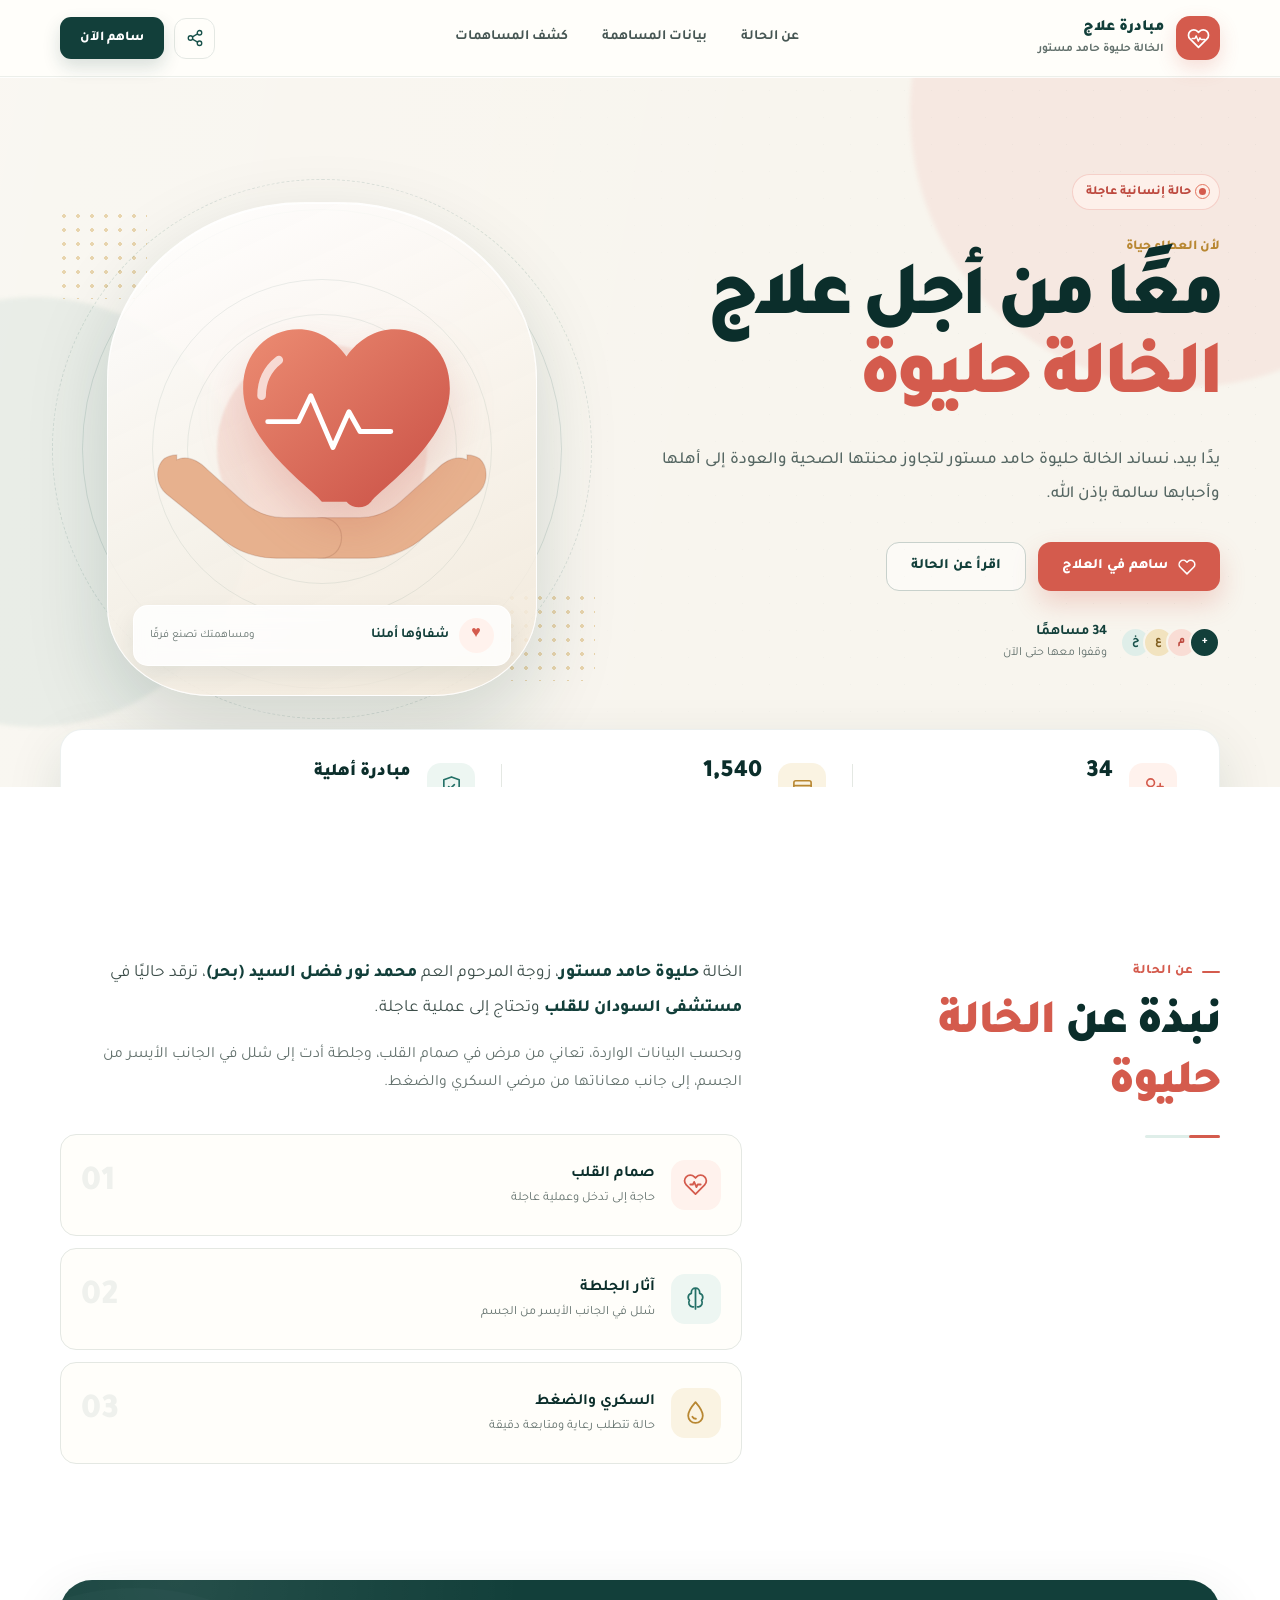
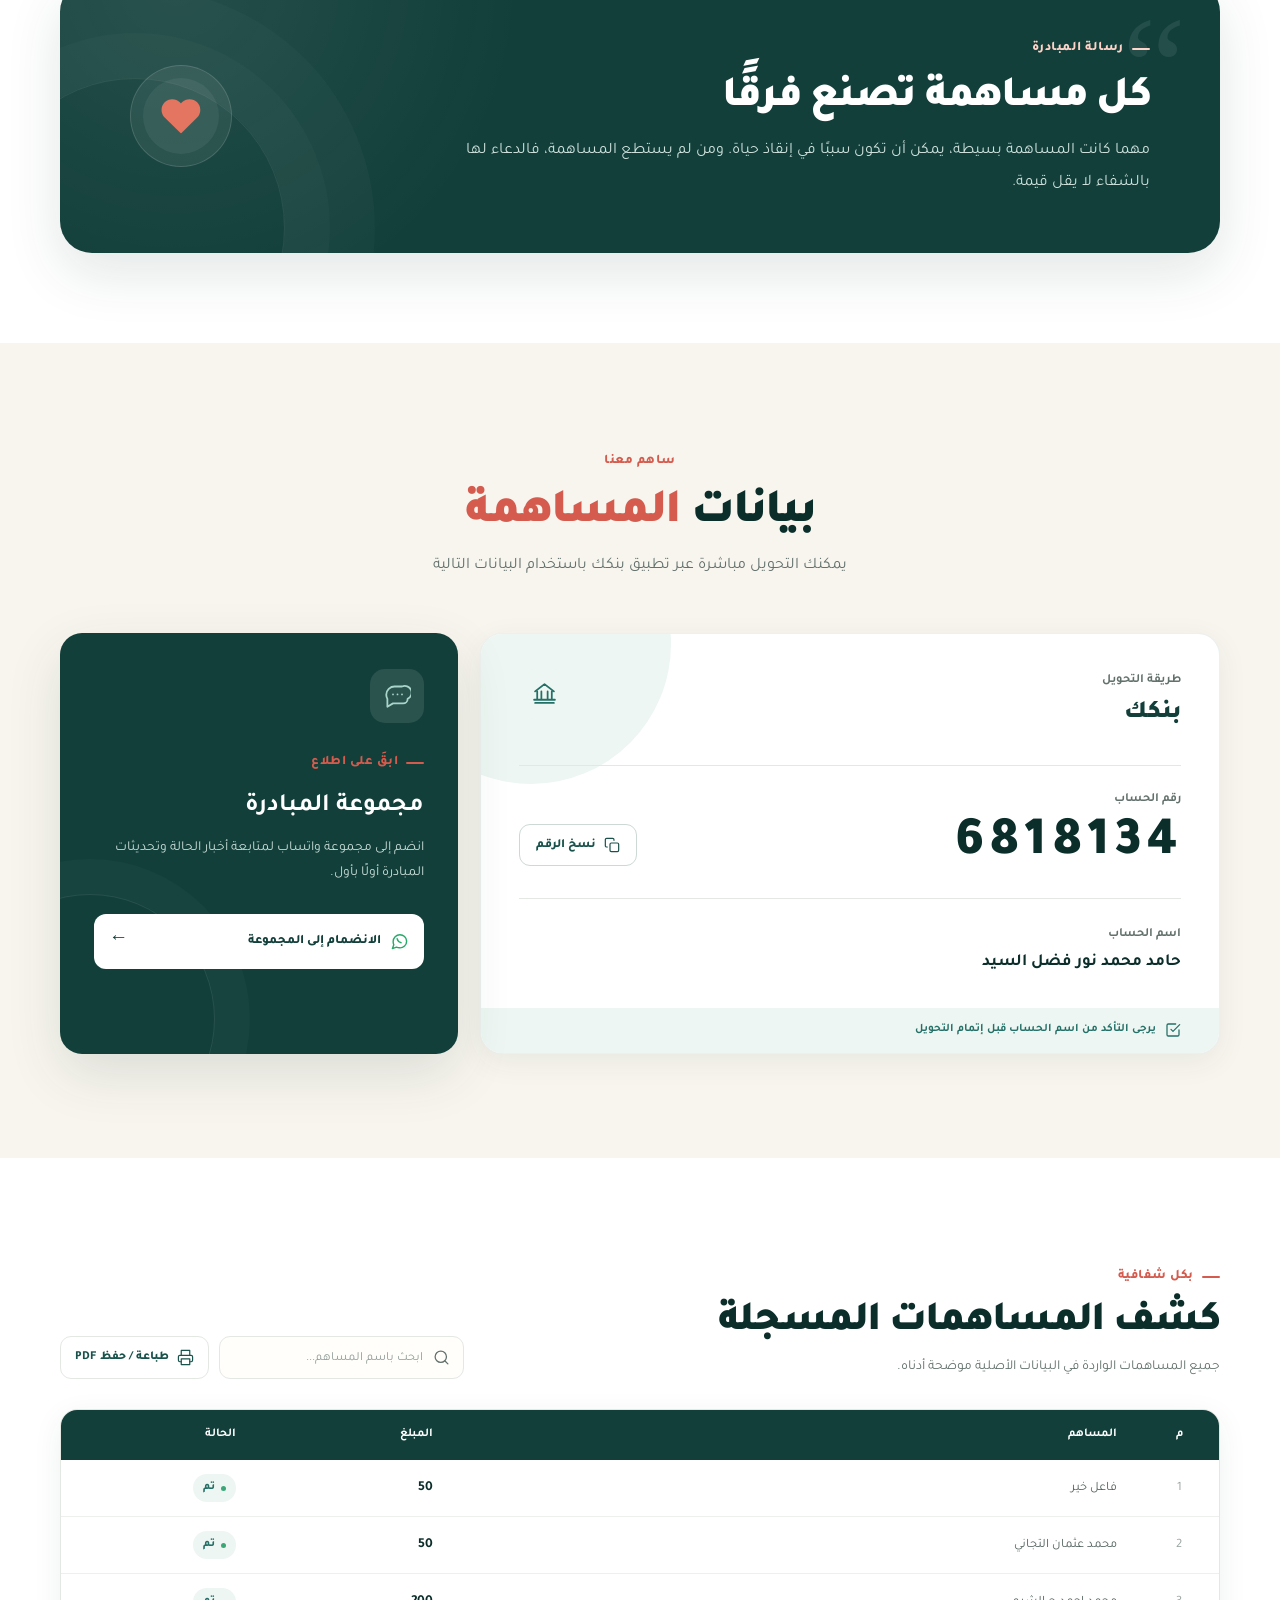
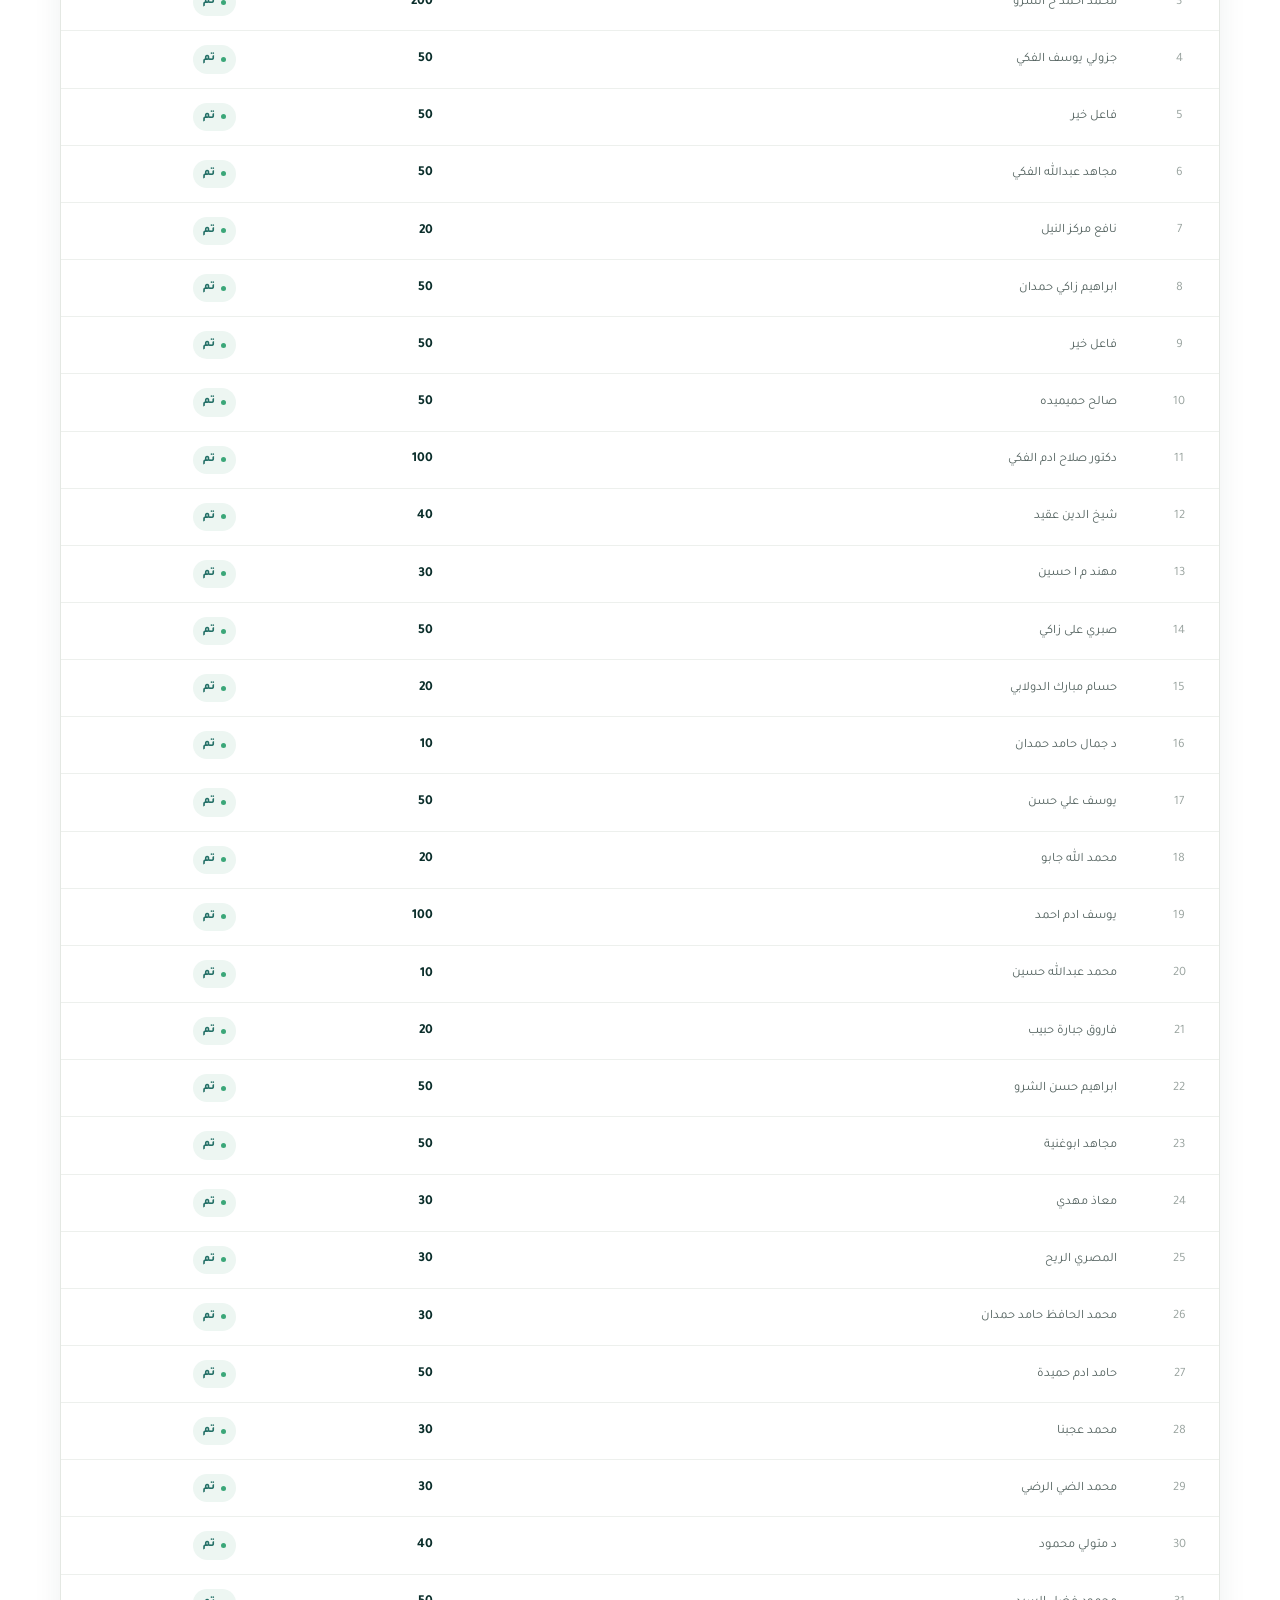
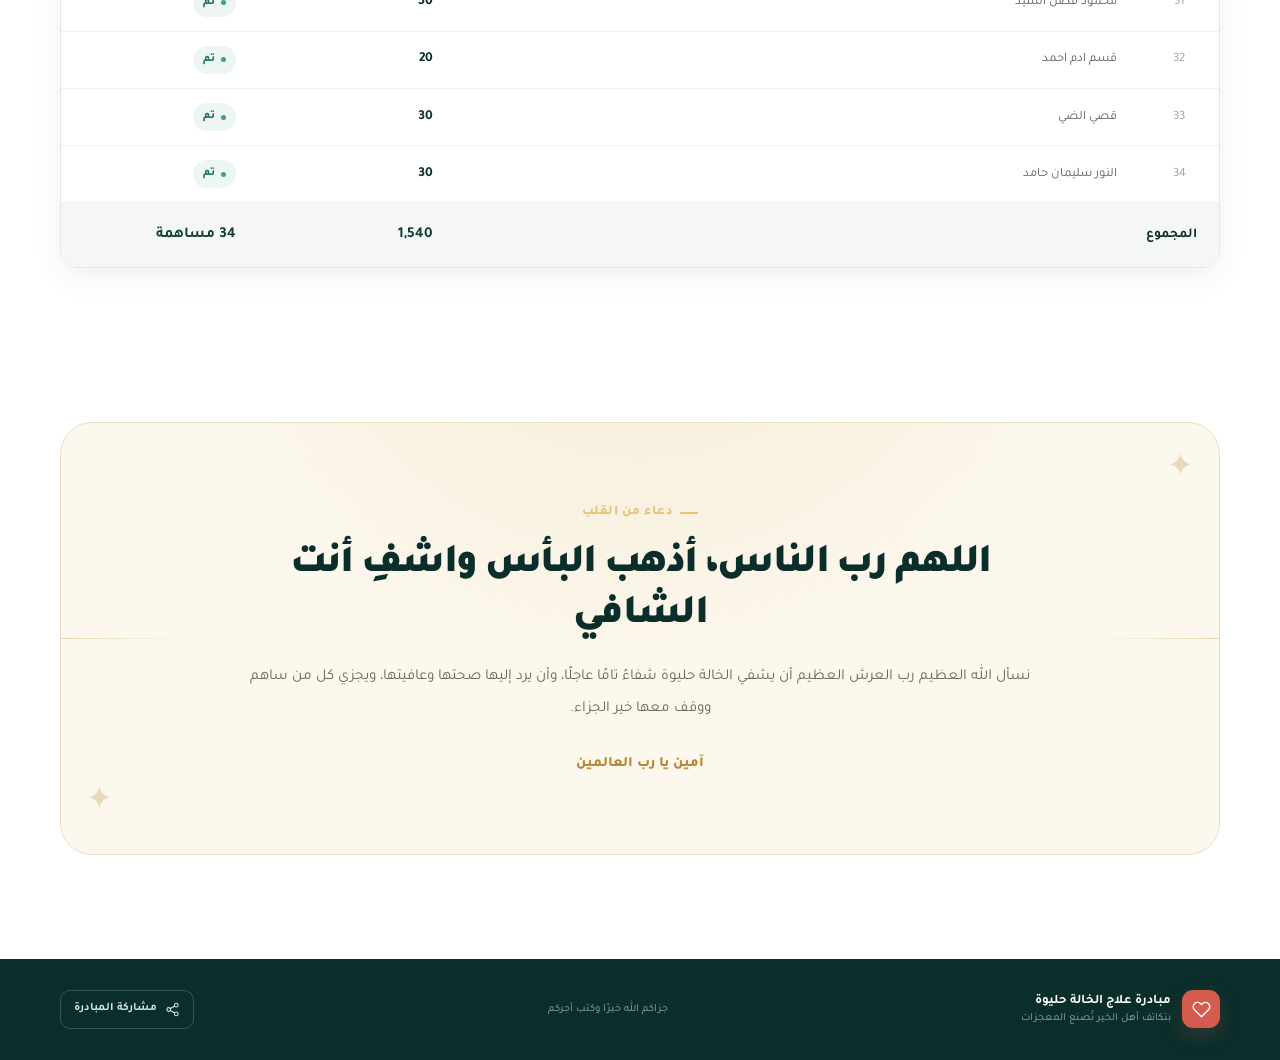
==== index.html @ a510f54d "Adopt modern campaign design Co-authored-by: arena-agent <297053741+arena-agent@users.noreply.github" ====
<!doctype html>
<html lang="ar" dir="rtl">
<head>
  <meta charset="utf-8">
  <meta name="viewport" content="width=device-width, initial-scale=1">
  <meta name="theme-color" content="#123f3a">
  <meta name="description" content="مبادرة مجتمعية لدعم علاج الخالة حليوة حامد مستور وتوفير تكاليف العملية العاجلة.">
  <meta property="og:title" content="مبادرة علاج الخالة حليوة حامد مستور">
  <meta property="og:description" content="يدًا بيد حتى تعود الخالة حليوة إلى أهلها سالمة بإذن الله.">
  <meta property="og:type" content="website">
  <title>مبادرة علاج الخالة حليوة حامد مستور</title>
  <link rel="preconnect" href="https://fonts.googleapis.com">
  <link rel="preconnect" href="https://fonts.gstatic.com" crossorigin>
  <link href="https://fonts.googleapis.com/css2?family=Tajawal:wght@400;500;600;700;800;900&display=swap" rel="stylesheet">
  <link rel="stylesheet" href="style.css">
</head>
<body>
  <a class="skip-link" href="#main">انتقل إلى المحتوى</a>

  <header class="site-header" id="top">
    <div class="container header-inner">
      <a class="brand" href="#top" aria-label="العودة إلى أعلى الصفحة">
        <span class="brand-mark" aria-hidden="true">
          <svg viewBox="0 0 24 24" role="img"><path d="M20.84 4.61a5.5 5.5 0 0 0-7.78 0L12 5.67l-1.06-1.06a5.5 5.5 0 0 0-7.78 7.78L12 21.23l8.84-8.84a5.5 5.5 0 0 0 0-7.78Z"/><path class="pulse-mark" d="M5.3 12h3l1.3-2.7 2.2 5.5 1.7-3.5 1 1.7h4.2"/></svg>
        </span>
        <span class="brand-copy">
          <strong>مبادرة علاج</strong>
          <small>الخالة حليوة حامد مستور</small>
        </span>
      </a>

      <nav class="desktop-nav" aria-label="التنقل الرئيسي">
        <a href="#story">عن الحالة</a>
        <a href="#contribute">بيانات المساهمة</a>
        <a href="#records">كشف المساهمات</a>
      </nav>

      <div class="header-actions">
        <button class="icon-button share-button" type="button" aria-label="مشاركة المبادرة" title="مشاركة المبادرة">
          <svg viewBox="0 0 24 24" aria-hidden="true"><circle cx="18" cy="5" r="3"/><circle cx="6" cy="12" r="3"/><circle cx="18" cy="19" r="3"/><path d="m8.6 10.5 6.8-4M8.6 13.5l6.8 4"/></svg>
        </button>
        <a class="header-cta" href="#contribute">ساهم الآن</a>
        <button class="menu-button" type="button" aria-expanded="false" aria-controls="mobileMenu" aria-label="فتح القائمة">
          <span></span><span></span><span></span>
        </button>
      </div>
    </div>

    <nav class="mobile-nav" id="mobileMenu" aria-label="قائمة الهاتف" hidden>
      <a href="#story">عن الحالة</a>
      <a href="#contribute">بيانات المساهمة</a>
      <a href="#records">كشف المساهمات</a>
    </nav>
  </header>

  <main id="main">
    <section class="hero" aria-labelledby="heroTitle">
      <div class="hero-glow hero-glow-one" aria-hidden="true"></div>
      <div class="hero-glow hero-glow-two" aria-hidden="true"></div>
      <div class="container hero-grid">
        <div class="hero-copy reveal">
          <div class="urgent-pill">
            <span class="urgent-dot"></span>
            حالة إنسانية عاجلة
          </div>
          <p class="hero-kicker">لأن العطاء حياة</p>
          <h1 id="heroTitle">معًا من أجل علاج<br><span>الخالة حليوة</span></h1>
          <p class="hero-lead">يدًا بيد، نساند الخالة حليوة حامد مستور لتجاوز محنتها الصحية والعودة إلى أهلها وأحبابها سالمة بإذن الله.</p>

          <div class="hero-actions">
            <a class="button button-primary" href="#contribute">
              <svg viewBox="0 0 24 24" aria-hidden="true"><path d="M20.8 4.6a5.5 5.5 0 0 0-7.8 0L12 5.7l-1.1-1.1a5.5 5.5 0 0 0-7.8 7.8l8.9 8.8 8.8-8.8a5.5 5.5 0 0 0 0-7.8Z"/></svg>
              ساهم في العلاج
            </a>
            <a class="button button-ghost" href="#story">اقرأ عن الحالة</a>
          </div>

          <div class="hero-note">
            <div class="support-faces" aria-hidden="true">
              <span>خ</span><span>ع</span><span>م</span><span>+</span>
            </div>
            <p><strong>34 مساهمًا</strong><br>وقفوا معها حتى الآن</p>
          </div>
        </div>

        <div class="hero-visual reveal reveal-delay" aria-label="رمز لدعم صحة القلب">
          <div class="visual-dots visual-dots-top" aria-hidden="true"></div>
          <div class="visual-ring ring-one" aria-hidden="true"></div>
          <div class="visual-ring ring-two" aria-hidden="true"></div>
          <div class="heart-card">
            <div class="heart-halo" aria-hidden="true"></div>
            <svg class="heart-illustration" viewBox="0 0 320 300" role="img" aria-label="قلب تحيط به يدان للدلالة على الرعاية والدعم">
              <defs>
                <linearGradient id="heartGradient" x1="0" y1="0" x2="1" y2="1">
                  <stop offset="0" stop-color="#ec8c72"/>
                  <stop offset="1" stop-color="#c94f45"/>
                </linearGradient>
              </defs>
              <path class="care-hand hand-right" d="M278 164c-9-4-18 1-25 8l-29 26c-9 8-21 13-33 13h-30c-10 0-17 7-17 16 0 10 7 17 17 17h36c15 0 30-5 42-14l47-38c9-7 10-22 2-29-3-2-6-3-10-3Z"/>
              <path class="care-hand hand-left" d="M42 164c9-4 18 1 25 8l29 26c9 8 21 13 33 13h30c10 0 17 7 17 16 0 10-7 17-17 17h-36c-15 0-30-5-42-14l-47-38c-9-7-10-22-2-29 3-2 6-3 10-3Z"/>
              <path class="heart-shape" d="M160 198c-7-10-64-48-64-92 0-29 20-48 45-48 15 0 29 8 39 22 10-14 24-22 39-22 25 0 45 19 45 48 0 44-57 82-64 92-5 6-15 6-20 0Z"/>
              <path class="heart-shine" d="M125 83c-9 7-14 17-14 29"/>
              <path class="pulse-line" d="M116 133h25l10-21 18 42 13-29 9 16h25"/>
            </svg>
            <div class="visual-message">
              <span class="tiny-heart" aria-hidden="true">♥</span>
              <strong>شفاؤها أملنا</strong>
              <small>ومساهمتك تصنع فرقًا</small>
            </div>
          </div>
          <div class="visual-dots visual-dots-bottom" aria-hidden="true"></div>
        </div>
      </div>

      <div class="container quick-stats reveal">
        <article class="quick-stat">
          <span class="stat-icon stat-icon-coral" aria-hidden="true">
            <svg viewBox="0 0 24 24"><path d="M16 21v-2a4 4 0 0 0-4-4H6a4 4 0 0 0-4 4v2"/><circle cx="9" cy="7" r="4"/><path d="M19 8v6M22 11h-6"/></svg>
          </span>
          <div><strong>34</strong><small>مساهمة مؤكدة</small></div>
        </article>
        <div class="stat-separator" aria-hidden="true"></div>
        <article class="quick-stat">
          <span class="stat-icon stat-icon-gold" aria-hidden="true">
            <svg viewBox="0 0 24 24"><rect x="3" y="5" width="18" height="14" rx="2"/><path d="M3 10h18M16 15h2"/></svg>
          </span>
          <div><strong>1,540</strong><small>إجمالي المساهمات المسجلة</small></div>
        </article>
        <div class="stat-separator" aria-hidden="true"></div>
        <article class="quick-stat quick-stat-text">
          <span class="stat-icon stat-icon-green" aria-hidden="true">
            <svg viewBox="0 0 24 24"><path d="M12 22s8-4 8-10V5l-8-3-8 3v7c0 6 8 10 8 10Z"/><path d="m9 12 2 2 4-4"/></svg>
          </span>
          <div><strong>مبادرة أهلية</strong><small>بجهود أهل الخير والمحبة</small></div>
        </article>
      </div>
    </section>

    <section class="story section" id="story" aria-labelledby="storyTitle">
      <div class="container story-grid">
        <div class="section-heading reveal">
          <span class="eyebrow">عن الحالة</span>
          <h2 id="storyTitle">نبذة عن <span>الخالة حليوة</span></h2>
          <div class="heading-line" aria-hidden="true"><span></span></div>
        </div>

        <div class="story-content reveal">
          <p class="story-intro">الخالة <strong>حليوة حامد مستور</strong>، زوجة المرحوم العم <strong>محمد نور فضل السيد (بحر)</strong>، ترقد حاليًا في <strong>مستشفى السودان للقلب</strong> وتحتاج إلى عملية عاجلة.</p>
          <p>وبحسب البيانات الواردة، تعاني من مرض في صمام القلب، وجلطة أدت إلى شلل في الجانب الأيسر من الجسم، إلى جانب معاناتها من مرضي السكري والضغط.</p>

          <div class="condition-list" aria-label="تفاصيل الحالة الصحية">
            <article class="condition-card">
              <span class="condition-number">01</span>
              <span class="condition-icon" aria-hidden="true">
                <svg viewBox="0 0 24 24"><path d="M20.8 4.6a5.5 5.5 0 0 0-7.8 0L12 5.7l-1.1-1.1a5.5 5.5 0 0 0-7.8 7.8l8.9 8.8 8.8-8.8a5.5 5.5 0 0 0 0-7.8Z"/><path d="M7 12h2.5l1.2-2.5 2.2 5 1.2-2.5H17"/></svg>
              </span>
              <div><h3>صمام القلب</h3><p>حاجة إلى تدخل وعملية عاجلة</p></div>
            </article>
            <article class="condition-card">
              <span class="condition-number">02</span>
              <span class="condition-icon" aria-hidden="true">
                <svg viewBox="0 0 24 24"><path d="M12 2a4 4 0 0 0-4 4v1a4 4 0 0 0-3 3.9 4 4 0 0 0 1.2 2.9A4 4 0 0 0 9 20h1M12 2a4 4 0 0 1 4 4v1a4 4 0 0 1 3 3.9 4 4 0 0 1-1.2 2.9A4 4 0 0 1 15 20h-1M12 2v20"/></svg>
              </span>
              <div><h3>آثار الجلطة</h3><p>شلل في الجانب الأيسر من الجسم</p></div>
            </article>
            <article class="condition-card">
              <span class="condition-number">03</span>
              <span class="condition-icon" aria-hidden="true">
                <svg viewBox="0 0 24 24"><path d="M12 22a7 7 0 0 0 7-7c0-5-7-13-7-13S5 10 5 15a7 7 0 0 0 7 7Z"/><path d="M9 16c.8 1.3 1.8 2 3.4 2"/></svg>
              </span>
              <div><h3>السكري والضغط</h3><p>حالة تتطلب رعاية ومتابعة دقيقة</p></div>
            </article>
          </div>
        </div>
      </div>
    </section>

    <section class="message-section section" aria-labelledby="messageTitle">
      <div class="container">
        <div class="message-card reveal">
          <div class="quote-mark" aria-hidden="true">“</div>
          <div class="message-copy">
            <span class="eyebrow eyebrow-light">رسالة المبادرة</span>
            <h2 id="messageTitle">كل مساهمة تصنع فرقًا</h2>
            <p>مهما كانت المساهمة بسيطة، يمكن أن تكون سببًا في إنقاذ حياة. ومن لم يستطع المساهمة، فالدعاء لها بالشفاء لا يقل قيمة.</p>
          </div>
          <div class="message-heart" aria-hidden="true">
            <svg viewBox="0 0 24 24"><path d="M20.8 4.6a5.5 5.5 0 0 0-7.8 0L12 5.7l-1.1-1.1a5.5 5.5 0 0 0-7.8 7.8l8.9 8.8 8.8-8.8a5.5 5.5 0 0 0 0-7.8Z"/></svg>
          </div>
        </div>
      </div>
    </section>

    <section class="contribution section" id="contribute" aria-labelledby="contributionTitle">
      <div class="container">
        <div class="center-heading reveal">
          <span class="eyebrow">ساهم معنا</span>
          <h2 id="contributionTitle">بيانات <span>المساهمة</span></h2>
          <p>يمكنك التحويل مباشرة عبر تطبيق بنكك باستخدام البيانات التالية</p>
        </div>

        <div class="contribution-grid">
          <article class="bank-card reveal">
            <div class="bank-card-top">
              <div>
                <span class="bank-label">طريقة التحويل</span>
                <strong class="bank-name">بنكك</strong>
              </div>
              <span class="bank-icon" aria-hidden="true">
                <svg viewBox="0 0 24 24"><path d="m3 10 9-7 9 7M5 10v8M9 10v8M15 10v8M19 10v8M3 21h18M2 18h20"/></svg>
              </span>
            </div>

            <div class="account-block">
              <span>رقم الحساب</span>
              <div class="account-row">
                <b class="account-number" dir="ltr">6818134</b>
                <button class="copy-button" type="button" data-copy="6818134" aria-label="نسخ رقم الحساب">
                  <svg viewBox="0 0 24 24" aria-hidden="true"><rect x="9" y="9" width="13" height="13" rx="2"/><path d="M5 15H4a2 2 0 0 1-2-2V4a2 2 0 0 1 2-2h9a2 2 0 0 1 2 2v1"/></svg>
                  <span>نسخ الرقم</span>
                </button>
              </div>
            </div>

            <div class="account-holder">
              <span>اسم الحساب</span>
              <strong>حامد محمد نور فضل السيد</strong>
            </div>

            <div class="bank-card-footer">
              <svg viewBox="0 0 24 24" aria-hidden="true"><path d="m9 11 3 3L22 4"/><path d="M21 12v7a2 2 0 0 1-2 2H5a2 2 0 0 1-2-2V5a2 2 0 0 1 2-2h11"/></svg>
              <span>يرجى التأكد من اسم الحساب قبل إتمام التحويل</span>
            </div>
          </article>

          <aside class="community-card reveal reveal-delay">
            <span class="community-icon" aria-hidden="true">
              <svg viewBox="0 0 24 24"><path d="M21 15a4 4 0 0 1-4 4H8l-5 3v-7a7 7 0 0 1-1-3.6A7.4 7.4 0 0 1 9.5 4H16a6 6 0 0 1 5 11Z"/><path d="M8 11h.01M12 11h.01M16 11h.01"/></svg>
            </span>
            <span class="eyebrow">ابقَ على اطلاع</span>
            <h3>مجموعة المبادرة</h3>
            <p>انضم إلى مجموعة واتساب لمتابعة أخبار الحالة وتحديثات المبادرة أولًا بأول.</p>
            <a class="whatsapp-button" href="https://chat.whatsapp.com/CHujskeEBNLFhoY1cFlSAD" target="_blank" rel="noopener noreferrer">
              <svg viewBox="0 0 24 24" aria-hidden="true"><path d="M21 11.5a8.4 8.4 0 0 1-9 8.5 9.6 9.6 0 0 1-3.8-.9L3 21l1.8-5A9.4 9.4 0 0 1 4 12a8.5 8.5 0 0 1 8.5-8.5A8.5 8.5 0 0 1 21 11.5Z"/><path d="M9 8.5c.5 2.8 2.2 4.5 5 5"/></svg>
              الانضمام إلى المجموعة
              <span aria-hidden="true">←</span>
            </a>
          </aside>
        </div>
      </div>
    </section>

    <section class="records section" id="records" aria-labelledby="recordsTitle">
      <div class="container">
        <div class="records-header reveal">
          <div>
            <span class="eyebrow">بكل شفافية</span>
            <h2 id="recordsTitle">كشف المساهمات المسجلة</h2>
            <p>جميع المساهمات الواردة في البيانات الأصلية موضحة أدناه.</p>
          </div>
          <div class="records-tools">
            <label class="search-box">
              <span class="sr-only">ابحث باسم المساهم</span>
              <svg viewBox="0 0 24 24" aria-hidden="true"><circle cx="11" cy="11" r="8"/><path d="m21 21-4.4-4.4"/></svg>
              <input id="donorSearch" type="search" placeholder="ابحث باسم المساهم..." autocomplete="off">
            </label>
            <button class="print-button" type="button">
              <svg viewBox="0 0 24 24" aria-hidden="true"><path d="M6 9V2h12v7M6 18H4a2 2 0 0 1-2-2v-5a2 2 0 0 1 2-2h16a2 2 0 0 1 2 2v5a2 2 0 0 1-2 2h-2"/><rect x="6" y="14" width="12" height="8"/></svg>
              طباعة / حفظ PDF
            </button>
          </div>
        </div>

        <div class="table-wrap reveal">
          <table>
            <caption class="sr-only">قائمة بأسماء المساهمين والمبالغ وحالة المساهمة</caption>
            <thead>
              <tr><th scope="col">م</th><th scope="col">المساهم</th><th scope="col">المبلغ</th><th scope="col">الحالة</th></tr>
            </thead>
            <tbody id="donorTableBody">
              <tr><td data-label="م">1</td><td data-label="المساهم">فاعل خير</td><td data-label="المبلغ"><b>50</b></td><td data-label="الحالة"><span class="status-badge">تم</span></td></tr>
              <tr><td data-label="م">2</td><td data-label="المساهم">محمد عثمان التجاني</td><td data-label="المبلغ"><b>50</b></td><td data-label="الحالة"><span class="status-badge">تم</span></td></tr>
              <tr><td data-label="م">3</td><td data-label="المساهم">محمد احمد ح الشرو</td><td data-label="المبلغ"><b>200</b></td><td data-label="الحالة"><span class="status-badge">تم</span></td></tr>
              <tr><td data-label="م">4</td><td data-label="المساهم">جزولي يوسف الفكي</td><td data-label="المبلغ"><b>50</b></td><td data-label="الحالة"><span class="status-badge">تم</span></td></tr>
              <tr><td data-label="م">5</td><td data-label="المساهم">فاعل خير</td><td data-label="المبلغ"><b>50</b></td><td data-label="الحالة"><span class="status-badge">تم</span></td></tr>
              <tr><td data-label="م">6</td><td data-label="المساهم">مجاهد عبدالله الفكي</td><td data-label="المبلغ"><b>50</b></td><td data-label="الحالة"><span class="status-badge">تم</span></td></tr>
              <tr><td data-label="م">7</td><td data-label="المساهم">نافع مركز النيل</td><td data-label="المبلغ"><b>20</b></td><td data-label="الحالة"><span class="status-badge">تم</span></td></tr>
              <tr><td data-label="م">8</td><td data-label="المساهم">ابراهيم زاكي حمدان</td><td data-label="المبلغ"><b>50</b></td><td data-label="الحالة"><span class="status-badge">تم</span></td></tr>
              <tr><td data-label="م">9</td><td data-label="المساهم">فاعل خير</td><td data-label="المبلغ"><b>50</b></td><td data-label="الحالة"><span class="status-badge">تم</span></td></tr>
              <tr><td data-label="م">10</td><td data-label="المساهم">صالح حميميده</td><td data-label="المبلغ"><b>50</b></td><td data-label="الحالة"><span class="status-badge">تم</span></td></tr>
              <tr><td data-label="م">11</td><td data-label="المساهم">دكتور صلاح ادم الفكي</td><td data-label="المبلغ"><b>100</b></td><td data-label="الحالة"><span class="status-badge">تم</span></td></tr>
              <tr><td data-label="م">12</td><td data-label="المساهم">شيخ الدين عقيد</td><td data-label="المبلغ"><b>40</b></td><td data-label="الحالة"><span class="status-badge">تم</span></td></tr>
              <tr><td data-label="م">13</td><td data-label="المساهم">مهند م ا حسين</td><td data-label="المبلغ"><b>30</b></td><td data-label="الحالة"><span class="status-badge">تم</span></td></tr>
              <tr><td data-label="م">14</td><td data-label="المساهم">صبري على زاكي</td><td data-label="المبلغ"><b>50</b></td><td data-label="الحالة"><span class="status-badge">تم</span></td></tr>
              <tr><td data-label="م">15</td><td data-label="المساهم">حسام مبارك الدولابي</td><td data-label="المبلغ"><b>20</b></td><td data-label="الحالة"><span class="status-badge">تم</span></td></tr>
              <tr><td data-label="م">16</td><td data-label="المساهم">د جمال حامد حمدان</td><td data-label="المبلغ"><b>10</b></td><td data-label="الحالة"><span class="status-badge">تم</span></td></tr>
              <tr><td data-label="م">17</td><td data-label="المساهم">يوسف علي حسن</td><td data-label="المبلغ"><b>50</b></td><td data-label="الحالة"><span class="status-badge">تم</span></td></tr>
              <tr><td data-label="م">18</td><td data-label="المساهم">محمد الله جابو</td><td data-label="المبلغ"><b>20</b></td><td data-label="الحالة"><span class="status-badge">تم</span></td></tr>
              <tr><td data-label="م">19</td><td data-label="المساهم">يوسف ادم احمد</td><td data-label="المبلغ"><b>100</b></td><td data-label="الحالة"><span class="status-badge">تم</span></td></tr>
              <tr><td data-label="م">20</td><td data-label="المساهم">محمد عبدالله حسين</td><td data-label="المبلغ"><b>10</b></td><td data-label="الحالة"><span class="status-badge">تم</span></td></tr>
              <tr><td data-label="م">21</td><td data-label="المساهم">فاروق جبارة حبيب</td><td data-label="المبلغ"><b>20</b></td><td data-label="الحالة"><span class="status-badge">تم</span></td></tr>
              <tr><td data-label="م">22</td><td data-label="المساهم">ابراهيم حسن الشرو</td><td data-label="المبلغ"><b>50</b></td><td data-label="الحالة"><span class="status-badge">تم</span></td></tr>
              <tr><td data-label="م">23</td><td data-label="المساهم">مجاهد ابوغنية</td><td data-label="المبلغ"><b>50</b></td><td data-label="الحالة"><span class="status-badge">تم</span></td></tr>
              <tr><td data-label="م">24</td><td data-label="المساهم">معاذ مهدي</td><td data-label="المبلغ"><b>30</b></td><td data-label="الحالة"><span class="status-badge">تم</span></td></tr>
              <tr><td data-label="م">25</td><td data-label="المساهم">المصري الريح</td><td data-label="المبلغ"><b>30</b></td><td data-label="الحالة"><span class="status-badge">تم</span></td></tr>
              <tr><td data-label="م">26</td><td data-label="المساهم">محمد الحافظ حامد حمدان</td><td data-label="المبلغ"><b>30</b></td><td data-label="الحالة"><span class="status-badge">تم</span></td></tr>
              <tr><td data-label="م">27</td><td data-label="المساهم">حامد ادم حميدة</td><td data-label="المبلغ"><b>50</b></td><td data-label="الحالة"><span class="status-badge">تم</span></td></tr>
              <tr><td data-label="م">28</td><td data-label="المساهم">محمد عجبنا</td><td data-label="المبلغ"><b>30</b></td><td data-label="الحالة"><span class="status-badge">تم</span></td></tr>
              <tr><td data-label="م">29</td><td data-label="المساهم">محمد الضي الرضي</td><td data-label="المبلغ"><b>30</b></td><td data-label="الحالة"><span class="status-badge">تم</span></td></tr>
              <tr><td data-label="م">30</td><td data-label="المساهم">د متولي محمود</td><td data-label="المبلغ"><b>40</b></td><td data-label="الحالة"><span class="status-badge">تم</span></td></tr>
              <tr><td data-label="م">31</td><td data-label="المساهم">محمود فضل السيد</td><td data-label="المبلغ"><b>50</b></td><td data-label="الحالة"><span class="status-badge">تم</span></td></tr>
              <tr><td data-label="م">32</td><td data-label="المساهم">قسم ادم احمد</td><td data-label="المبلغ"><b>20</b></td><td data-label="الحالة"><span class="status-badge">تم</span></td></tr>
              <tr><td data-label="م">33</td><td data-label="المساهم">قصي الضي</td><td data-label="المبلغ"><b>30</b></td><td data-label="الحالة"><span class="status-badge">تم</span></td></tr>
              <tr><td data-label="م">34</td><td data-label="المساهم">النور سليمان حامد</td><td data-label="المبلغ"><b>30</b></td><td data-label="الحالة"><span class="status-badge">تم</span></td></tr>
            </tbody>
            <tfoot>
              <tr><th colspan="2" scope="row">المجموع</th><td><strong>1,540</strong></td><td><strong>34 مساهمة</strong></td></tr>
            </tfoot>
          </table>
          <p class="no-results" id="noResults" hidden>لم يتم العثور على مساهم بهذا الاسم.</p>
        </div>
      </div>
    </section>

    <section class="prayer section" aria-labelledby="prayerTitle">
      <div class="container">
        <div class="prayer-card reveal">
          <span class="prayer-ornament" aria-hidden="true">✦</span>
          <span class="eyebrow eyebrow-gold">دعاء من القلب</span>
          <h2 id="prayerTitle">اللهم رب الناس، أذهب البأس واشفِ أنت الشافي</h2>
          <p>نسأل الله العظيم رب العرش العظيم أن يشفي الخالة حليوة شفاءً تامًا عاجلًا، وأن يرد إليها صحتها وعافيتها، ويجزي كل من ساهم ووقف معها خير الجزاء.</p>
          <span class="amen">آمين يا رب العالمين</span>
          <span class="prayer-ornament prayer-ornament-bottom" aria-hidden="true">✦</span>
        </div>
      </div>
    </section>
  </main>

  <footer class="site-footer">
    <div class="container footer-inner">
      <div class="footer-brand">
        <span class="brand-mark brand-mark-small" aria-hidden="true">
          <svg viewBox="0 0 24 24"><path d="M20.8 4.6a5.5 5.5 0 0 0-7.8 0L12 5.7l-1.1-1.1a5.5 5.5 0 0 0-7.8 7.8l8.9 8.8 8.8-8.8a5.5 5.5 0 0 0 0-7.8Z"/></svg>
        </span>
        <p><strong>مبادرة علاج الخالة حليوة</strong><small>بتكاتف أهل الخير تُصنع المعجزات</small></p>
      </div>
      <p class="footer-note">جزاكم الله خيرًا وكتب أجركم</p>
      <button class="footer-share share-button" type="button">
        <svg viewBox="0 0 24 24" aria-hidden="true"><circle cx="18" cy="5" r="3"/><circle cx="6" cy="12" r="3"/><circle cx="18" cy="19" r="3"/><path d="m8.6 10.5 6.8-4M8.6 13.5l6.8 4"/></svg>
        مشاركة المبادرة
      </button>
    </div>
  </footer>

  <div class="mobile-contribute-bar">
    <div><small>رقم حساب بنكك</small><strong dir="ltr">6818134</strong></div>
    <a href="#contribute">بيانات المساهمة</a>
  </div>

  <div class="toast" id="toast" role="status" aria-live="polite">
    <svg viewBox="0 0 24 24" aria-hidden="true"><path d="m5 12 4 4L19 6"/></svg>
    <span>تم نسخ رقم الحساب</span>
  </div>

  <script src="script.js"></script>
</body>
</html>
---- style.css ----
/* ---------- Design tokens ---------- */
:root {
  --green-950: #0b2e2b;
  --green-900: #123f3a;
  --green-800: #18524b;
  --green-700: #247067;
  --green-100: #dfeee9;
  --green-50: #edf6f2;
  --coral-700: #bd493f;
  --coral-600: #d45b4d;
  --coral-500: #e47560;
  --coral-100: #f9ddd5;
  --coral-50: #fff2ed;
  --gold-600: #b88732;
  --gold-500: #d1a651;
  --gold-100: #f2e3bf;
  --cream: #f8f5ee;
  --paper: #fffefa;
  --white: #ffffff;
  --ink: #1e2c2a;
  --muted: #63716d;
  --line: #e4e8e3;
  --shadow-sm: 0 8px 30px rgba(16, 58, 53, .07);
  --shadow-md: 0 20px 55px rgba(14, 54, 50, .12);
  --shadow-lg: 0 30px 80px rgba(14, 54, 50, .17);
  --radius-sm: 12px;
  --radius-md: 22px;
  --radius-lg: 32px;
  --container: 1160px;
}

/* ---------- Base ---------- */
*, *::before, *::after { box-sizing: border-box; }
html { scroll-behavior: smooth; scroll-padding-top: 92px; }
body {
  margin: 0;
  min-width: 320px;
  background: var(--paper);
  color: var(--ink);
  font-family: "Tajawal", "Segoe UI", Tahoma, Arial, sans-serif;
  font-size: 16px;
  line-height: 1.8;
  direction: rtl;
  -webkit-font-smoothing: antialiased;
}
body.menu-open { overflow: hidden; }
a { color: inherit; }
button, input { font: inherit; }
button { color: inherit; }
svg { display: block; }
::selection { background: var(--coral-100); color: var(--green-950); }

.container { width: min(calc(100% - 40px), var(--container)); margin-inline: auto; }
.section { padding: 104px 0; }
.sr-only {
  position: absolute !important;
  width: 1px !important;
  height: 1px !important;
  padding: 0 !important;
  margin: -1px !important;
  overflow: hidden !important;
  clip: rect(0, 0, 0, 0) !important;
  white-space: nowrap !important;
  border: 0 !important;
}
.skip-link {
  position: fixed;
  z-index: 1000;
  top: 12px;
  right: 12px;
  padding: 9px 15px;
  border-radius: 8px;
  background: var(--white);
  color: var(--green-900);
  font-weight: 800;
  transform: translateY(-150%);
  transition: transform .2s ease;
}
.skip-link:focus { transform: translateY(0); }

/* ---------- Shared typography ---------- */
.eyebrow {
  display: inline-flex;
  align-items: center;
  gap: 8px;
  color: var(--coral-600);
  font-size: .82rem;
  font-weight: 800;
  letter-spacing: .04em;
}
.eyebrow::before {
  width: 18px;
  height: 2px;
  background: currentColor;
  border-radius: 2px;
  content: "";
}
.eyebrow-light { color: #ffd3c7; }
.eyebrow-gold { color: #e6c377; }
h1, h2, h3, p { margin-top: 0; }
h2 {
  margin-bottom: 12px;
  color: var(--green-950);
  font-size: clamp(2rem, 4vw, 3rem);
  font-weight: 900;
  letter-spacing: -.04em;
  line-height: 1.25;
}
h2 span { color: var(--coral-600); }

/* ---------- Header ---------- */
.site-header {
  position: sticky;
  z-index: 100;
  top: 0;
  border-bottom: 1px solid rgba(19, 63, 58, .08);
  background: rgba(255, 254, 250, .91);
  box-shadow: 0 1px 0 rgba(255,255,255,.8);
  backdrop-filter: blur(18px);
  -webkit-backdrop-filter: blur(18px);
}
.header-inner {
  display: flex;
  min-height: 76px;
  align-items: center;
  justify-content: space-between;
  gap: 28px;
}
.brand {
  display: inline-flex;
  align-items: center;
  gap: 12px;
  text-decoration: none;
}
.brand-mark {
  display: grid;
  width: 44px;
  height: 44px;
  flex: 0 0 auto;
  place-items: center;
  border-radius: 14px;
  background: var(--coral-600);
  color: var(--white);
  box-shadow: 0 8px 20px rgba(212, 91, 77, .2);
}
.brand-mark svg { width: 23px; fill: none; stroke: currentColor; stroke-linecap: round; stroke-linejoin: round; stroke-width: 1.8; }
.brand-mark .pulse-mark { stroke-width: 1.5; }
.brand-copy { display: flex; flex-direction: column; line-height: 1.25; }
.brand-copy strong { color: var(--green-900); font-size: .98rem; font-weight: 900; }
.brand-copy small { margin-top: 3px; color: var(--muted); font-size: .73rem; font-weight: 600; }
.desktop-nav { display: flex; align-items: center; gap: 34px; }
.desktop-nav a {
  position: relative;
  color: #465653;
  font-size: .88rem;
  font-weight: 700;
  text-decoration: none;
  transition: color .2s ease;
}
.desktop-nav a::after {
  position: absolute;
  right: 0;
  bottom: -8px;
  width: 0;
  height: 2px;
  border-radius: 2px;
  background: var(--coral-600);
  content: "";
  transition: width .2s ease;
}
.desktop-nav a:hover { color: var(--green-900); }
.desktop-nav a:hover::after { width: 100%; }
.header-actions { display: flex; align-items: center; gap: 10px; }
.icon-button, .menu-button {
  display: grid;
  width: 41px;
  height: 41px;
  cursor: pointer;
  place-items: center;
  border: 1px solid var(--line);
  border-radius: 12px;
  background: transparent;
  transition: border-color .2s ease, background .2s ease, transform .2s ease;
}
.icon-button:hover { border-color: var(--green-700); background: var(--green-50); transform: translateY(-1px); }
.icon-button svg { width: 18px; fill: none; stroke: var(--green-800); stroke-linecap: round; stroke-linejoin: round; stroke-width: 1.8; }
.header-cta {
  padding: 9px 20px;
  border-radius: 11px;
  background: var(--green-900);
  box-shadow: 0 8px 18px rgba(18,63,58,.16);
  color: var(--white);
  font-size: .84rem;
  font-weight: 800;
  text-decoration: none;
  transition: background .2s ease, transform .2s ease;
}
.header-cta:hover { background: var(--green-800); transform: translateY(-1px); }
.menu-button { display: none; padding: 10px; }
.menu-button span { display: block; width: 19px; height: 2px; margin: 2px 0; border-radius: 2px; background: var(--green-900); transition: .25s ease; }
.menu-button[aria-expanded="true"] span:nth-child(1) { transform: translateY(6px) rotate(45deg); }
.menu-button[aria-expanded="true"] span:nth-child(2) { opacity: 0; }
.menu-button[aria-expanded="true"] span:nth-child(3) { transform: translateY(-6px) rotate(-45deg); }
.mobile-nav { padding: 8px 20px 20px; border-top: 1px solid var(--line); background: var(--paper); }
.mobile-nav a { display: block; padding: 10px 0; color: var(--green-900); font-weight: 700; text-decoration: none; }

/* ---------- Hero ---------- */
.hero {
  position: relative;
  overflow: hidden;
  padding: 92px 0 0;
  background:
    linear-gradient(100deg, rgba(255,255,255,.22), transparent 60%),
    var(--cream);
}
.hero::before {
  position: absolute;
  inset: 0;
  opacity: .27;
  background-image: radial-gradient(rgba(18,63,58,.18) .8px, transparent .8px);
  background-size: 27px 27px;
  content: "";
  mask-image: linear-gradient(90deg, transparent 25%, #000 100%);
}
.hero-glow { position: absolute; border-radius: 50%; filter: blur(2px); pointer-events: none; }
.hero-glow-one { top: -240px; right: -180px; width: 550px; height: 550px; background: rgba(229, 116, 96, .09); }
.hero-glow-two { bottom: 60px; left: -180px; width: 430px; height: 430px; background: rgba(77, 143, 131, .09); }
.hero-grid {
  position: relative;
  z-index: 1;
  display: grid;
  grid-template-columns: 1.04fr .96fr;
  min-height: 560px;
  align-items: center;
  gap: 70px;
}
.hero-copy { padding-bottom: 62px; }
.urgent-pill {
  display: inline-flex;
  align-items: center;
  gap: 8px;
  padding: 6px 13px;
  border: 1px solid rgba(212,91,77,.22);
  border-radius: 100px;
  background: rgba(255, 242, 237, .8);
  color: var(--coral-700);
  font-size: .78rem;
  font-weight: 800;
}
.urgent-dot { position: relative; width: 7px; height: 7px; border-radius: 50%; background: var(--coral-600); }
.urgent-dot::after { position: absolute; inset: -4px; border: 1px solid var(--coral-500); border-radius: inherit; content: ""; animation: urgent 1.8s ease-out infinite; }
.hero-kicker { margin: 25px 0 3px; color: var(--gold-600); font-size: .85rem; font-weight: 800; }
.hero h1 {
  max-width: 650px;
  margin-bottom: 22px;
  color: var(--green-950);
  font-size: clamp(3.15rem, 6vw, 5.4rem);
  font-weight: 900;
  letter-spacing: -.065em;
  line-height: 1.04;
}
.hero h1 span { color: var(--coral-600); }
.hero-lead { max-width: 610px; margin-bottom: 30px; color: #566763; font-size: 1.06rem; font-weight: 500; line-height: 2; }
.hero-actions { display: flex; flex-wrap: wrap; gap: 12px; }
.button {
  display: inline-flex;
  min-height: 49px;
  align-items: center;
  justify-content: center;
  gap: 10px;
  padding: 10px 24px;
  border-radius: 13px;
  font-size: .9rem;
  font-weight: 800;
  text-decoration: none;
  transition: transform .2s ease, box-shadow .2s ease, background .2s ease;
}
.button svg { width: 18px; fill: none; stroke: currentColor; stroke-linecap: round; stroke-linejoin: round; stroke-width: 2; }
.button-primary { background: var(--coral-600); box-shadow: 0 12px 26px rgba(212,91,77,.24); color: var(--white); }
.button-primary:hover { background: var(--coral-700); box-shadow: 0 16px 30px rgba(212,91,77,.28); transform: translateY(-2px); }
.button-ghost { border: 1px solid #c8d1cc; background: rgba(255,255,255,.45); color: var(--green-900); }
.button-ghost:hover { border-color: var(--green-700); background: var(--white); transform: translateY(-2px); }
.hero-note { display: flex; align-items: center; gap: 13px; margin-top: 31px; }
.hero-note p { margin: 0; color: var(--muted); font-size: .78rem; line-height: 1.5; }
.hero-note strong { color: var(--green-900); font-size: .9rem; }
.support-faces { display: flex; padding-right: 8px; direction: ltr; }
.support-faces span {
  display: grid;
  width: 31px;
  height: 31px;
  margin-right: -8px;
  place-items: center;
  border: 2px solid var(--cream);
  border-radius: 50%;
  background: var(--green-100);
  color: var(--green-800);
  font-size: .7rem;
  font-weight: 800;
}
.support-faces span:nth-child(2) { background: var(--gold-100); color: #815f21; }
.support-faces span:nth-child(3) { background: var(--coral-100); color: var(--coral-700); }
.support-faces span:nth-child(4) { background: var(--green-900); color: var(--white); }

.hero-visual { position: relative; display: grid; min-height: 500px; place-items: center; }
.heart-card {
  position: relative;
  display: grid;
  width: min(100%, 430px);
  aspect-ratio: .87;
  place-items: center;
  overflow: hidden;
  border: 1px solid rgba(255,255,255,.9);
  border-radius: 46% 46% 24% 24% / 36% 36% 18% 18%;
  background: linear-gradient(155deg, rgba(255,255,255,.9), rgba(241,231,216,.84));
  box-shadow: var(--shadow-lg), inset 0 1px 0 #fff;
}
.heart-card::before, .heart-card::after { position: absolute; border: 1px solid rgba(18,63,58,.08); border-radius: 50%; content: ""; }
.heart-card::before { width: 340px; height: 340px; }
.heart-card::after { width: 270px; height: 270px; }
.heart-halo { position: absolute; width: 210px; height: 210px; border-radius: 50%; background: rgba(228,117,96,.15); filter: blur(1px); }
.heart-illustration { position: relative; z-index: 2; width: 92%; margin-top: -12px; overflow: visible; }
.heart-shape { fill: url(#heartGradient); filter: drop-shadow(0 18px 18px rgba(189,73,63,.2)); }
.heart-shine { fill: none; stroke: rgba(255,255,255,.7); stroke-linecap: round; stroke-width: 7; }
.pulse-line { fill: none; stroke: #fff; stroke-linecap: round; stroke-linejoin: round; stroke-width: 4; }
.care-hand { fill: #e7b18e; stroke: rgba(130,77,55,.2); stroke-width: 1; }
.visual-message {
  position: absolute;
  z-index: 4;
  bottom: 29px;
  display: flex;
  width: calc(100% - 50px);
  align-items: center;
  gap: 10px;
  padding: 12px 16px;
  border: 1px solid rgba(255,255,255,.85);
  border-radius: 15px;
  background: rgba(255,255,255,.82);
  box-shadow: 0 10px 25px rgba(17,56,52,.08);
  backdrop-filter: blur(10px);
}
.visual-message .tiny-heart { display: grid; width: 35px; height: 35px; flex: 0 0 auto; place-items: center; border-radius: 50%; background: var(--coral-50); color: var(--coral-600); }
.visual-message strong { display: block; color: var(--green-900); font-size: .85rem; }
.visual-message small { margin-right: auto; color: var(--muted); font-size: .7rem; }
.visual-dots { position: absolute; z-index: -1; width: 90px; height: 90px; opacity: .42; background-image: radial-gradient(var(--gold-500) 2px, transparent 2px); background-size: 14px 14px; }
.visual-dots-top { top: 10px; left: -3px; }
.visual-dots-bottom { right: -12px; bottom: 18px; }
.visual-ring { position: absolute; z-index: -1; border: 1px solid rgba(26,88,80,.13); border-radius: 50%; }
.ring-one { width: 480px; height: 480px; }
.ring-two { width: 540px; height: 540px; border-style: dashed; }

.quick-stats {
  position: relative;
  z-index: 5;
  display: grid;
  min-height: 116px;
  margin-bottom: -58px;
  grid-template-columns: 1fr auto 1fr auto 1.25fr;
  align-items: center;
  gap: 26px;
  padding: 24px 42px;
  border: 1px solid rgba(18,63,58,.08);
  border-radius: var(--radius-md);
  background: var(--white);
  box-shadow: var(--shadow-md);
}
.quick-stat { display: flex; align-items: center; gap: 16px; }
.quick-stat .stat-icon { display: grid; width: 48px; height: 48px; flex: 0 0 auto; place-items: center; border-radius: 14px; }
.quick-stat .stat-icon svg { width: 23px; fill: none; stroke: currentColor; stroke-linecap: round; stroke-linejoin: round; stroke-width: 1.7; }
.stat-icon-coral { background: var(--coral-50); color: var(--coral-600); }
.stat-icon-gold { background: #faf3e2; color: var(--gold-600); }
.stat-icon-green { background: var(--green-50); color: var(--green-700); }
.quick-stat strong { display: block; color: var(--green-950); font-size: 1.55rem; font-weight: 900; line-height: 1.1; }
.quick-stat small { color: var(--muted); font-size: .74rem; font-weight: 600; }
.quick-stat-text strong { font-size: 1.1rem; }
.stat-separator { width: 1px; height: 46px; background: var(--line); }

/* ---------- Story ---------- */
.story { padding-top: 170px; background: var(--white); }
.story-grid { display: grid; grid-template-columns: .72fr 1.28fr; gap: 95px; }
.section-heading h2 { margin-top: 9px; }
.heading-line { display: flex; width: 75px; height: 3px; margin-top: 20px; border-radius: 2px; background: var(--green-100); }
.heading-line span { width: 31px; border-radius: inherit; background: var(--coral-600); }
.story-content > p { max-width: 735px; margin-bottom: 15px; color: var(--muted); font-size: .98rem; }
.story-content .story-intro { color: #3d4e4a; font-size: 1.08rem; line-height: 2; }
.story-content strong { color: var(--green-900); font-weight: 800; }
.condition-list { display: grid; margin-top: 36px; gap: 12px; }
.condition-card {
  position: relative;
  display: grid;
  min-height: 102px;
  grid-template-columns: auto 1fr;
  align-items: center;
  gap: 16px;
  overflow: hidden;
  padding: 18px 20px;
  border: 1px solid var(--line);
  border-radius: 16px;
  background: var(--paper);
  transition: border-color .25s ease, box-shadow .25s ease, transform .25s ease;
}
.condition-card:hover { border-color: #c9dcd5; box-shadow: var(--shadow-sm); transform: translateX(-3px); }
.condition-icon { display: grid; width: 50px; height: 50px; place-items: center; border-radius: 14px; background: var(--coral-50); color: var(--coral-600); }
.condition-card:nth-child(2) .condition-icon { background: var(--green-50); color: var(--green-700); }
.condition-card:nth-child(3) .condition-icon { background: #faf3e2; color: var(--gold-600); }
.condition-icon svg { width: 25px; fill: none; stroke: currentColor; stroke-linecap: round; stroke-linejoin: round; stroke-width: 1.7; }
.condition-card h3 { margin-bottom: 2px; color: var(--green-950); font-size: .98rem; }
.condition-card p { margin: 0; color: var(--muted); font-size: .79rem; line-height: 1.5; }
.condition-number { position: absolute; left: 20px; color: rgba(18,63,58,.065); font-size: 2.2rem; font-weight: 900; line-height: 1; }

/* ---------- Message ---------- */
.message-section { padding-top: 12px; padding-bottom: 90px; background: var(--white); }
.message-card {
  position: relative;
  display: grid;
  min-height: 245px;
  grid-template-columns: 1fr auto;
  align-items: center;
  gap: 70px;
  overflow: hidden;
  padding: 54px 70px;
  border-radius: var(--radius-lg);
  background:
    radial-gradient(circle at 10% 0, rgba(255,255,255,.08), transparent 32%),
    var(--green-900);
  box-shadow: var(--shadow-md);
  color: var(--white);
}
.message-card::after { position: absolute; left: -75px; bottom: -125px; width: 300px; height: 300px; border: 1px solid rgba(255,255,255,.08); border-radius: 50%; content: ""; box-shadow: 0 0 0 45px rgba(255,255,255,.025), 0 0 0 90px rgba(255,255,255,.02); }
.message-card h2 { margin: 10px 0 9px; color: var(--white); font-size: clamp(1.8rem, 4vw, 2.7rem); }
.message-card p { max-width: 730px; margin: 0; color: #cee1dc; line-height: 2; }
.quote-mark { position: absolute; top: 16px; right: 34px; color: rgba(255,255,255,.08); font-family: Georgia, serif; font-size: 9rem; line-height: 1; }
.message-heart { position: relative; z-index: 2; display: grid; width: 102px; height: 102px; place-items: center; border: 1px solid rgba(255,255,255,.14); border-radius: 50%; background: rgba(255,255,255,.07); }
.message-heart::before { position: absolute; inset: 12px; border-radius: 50%; background: rgba(255,255,255,.06); content: ""; }
.message-heart svg { position: relative; width: 42px; fill: var(--coral-500); stroke: var(--coral-500); stroke-linecap: round; stroke-linejoin: round; stroke-width: 1.2; }

/* ---------- Contribution ---------- */
.contribution { background: var(--cream); }
.center-heading { max-width: 670px; margin: 0 auto 52px; text-align: center; }
.center-heading .eyebrow::before { display: none; }
.center-heading h2 { margin: 8px 0; }
.center-heading p { color: var(--muted); }
.contribution-grid { display: grid; grid-template-columns: 1.3fr .7fr; gap: 22px; }
.bank-card {
  position: relative;
  overflow: hidden;
  padding: 35px 38px 0;
  border: 1px solid rgba(18,63,58,.08);
  border-radius: var(--radius-md);
  background: var(--white);
  box-shadow: var(--shadow-sm);
}
.bank-card::after { position: absolute; top: -130px; left: -90px; width: 280px; height: 280px; border-radius: 50%; background: var(--green-50); content: ""; }
.bank-card-top { position: relative; z-index: 1; display: flex; align-items: flex-start; justify-content: space-between; }
.bank-label, .account-block > span, .account-holder > span { display: block; color: var(--muted); font-size: .78rem; font-weight: 600; }
.bank-name { display: block; margin-top: 1px; color: var(--green-900); font-size: 1.55rem; font-weight: 900; }
.bank-icon { display: grid; width: 50px; height: 50px; place-items: center; border-radius: 14px; background: var(--green-50); color: var(--green-700); }
.bank-icon svg { width: 25px; fill: none; stroke: currentColor; stroke-linecap: round; stroke-linejoin: round; stroke-width: 1.7; }
.account-block { position: relative; z-index: 1; margin: 28px 0 24px; padding: 22px 0; border-top: 1px solid var(--line); border-bottom: 1px solid var(--line); }
.account-row { display: flex; align-items: center; justify-content: space-between; gap: 20px; margin-top: 3px; }
.account-number { color: var(--green-950); font-size: clamp(2.15rem, 6vw, 3.4rem); font-weight: 900; letter-spacing: .08em; line-height: 1.15; }
.copy-button {
  display: inline-flex;
  min-width: 118px;
  align-items: center;
  justify-content: center;
  gap: 8px;
  padding: 9px 14px;
  cursor: pointer;
  border: 1px solid #ccd9d5;
  border-radius: 11px;
  background: var(--white);
  color: var(--green-800);
  font-size: .78rem;
  font-weight: 800;
  transition: background .2s ease, border-color .2s ease;
}
.copy-button:hover { border-color: var(--green-700); background: var(--green-50); }
.copy-button svg { width: 16px; fill: none; stroke: currentColor; stroke-linecap: round; stroke-linejoin: round; stroke-width: 1.8; }
.copy-button.copied { border-color: var(--green-700); background: var(--green-50); }
.account-holder { position: relative; z-index: 1; padding-bottom: 30px; }
.account-holder strong { display: block; margin-top: 2px; color: var(--green-950); font-size: 1.06rem; }
.bank-card-footer { position: relative; z-index: 1; display: flex; align-items: center; gap: 9px; margin-inline: -38px; padding: 12px 38px; background: var(--green-50); color: var(--green-700); font-size: .72rem; font-weight: 600; }
.bank-card-footer svg { width: 16px; flex: 0 0 auto; fill: none; stroke: currentColor; stroke-linecap: round; stroke-linejoin: round; stroke-width: 1.9; }
.community-card {
  position: relative;
  overflow: hidden;
  padding: 36px 34px;
  border-radius: var(--radius-md);
  background: var(--green-900);
  box-shadow: var(--shadow-md);
  color: var(--white);
}
.community-card::before { position: absolute; left: -95px; bottom: -90px; width: 250px; height: 250px; border: 1px solid rgba(255,255,255,.09); border-radius: 50%; content: ""; box-shadow: 0 0 0 35px rgba(255,255,255,.025); }
.community-icon { display: grid; width: 54px; height: 54px; margin-bottom: 25px; place-items: center; border-radius: 15px; background: rgba(255,255,255,.1); color: #a8d4ca; }
.community-icon svg { width: 27px; fill: none; stroke: currentColor; stroke-linecap: round; stroke-linejoin: round; stroke-width: 1.6; }
.community-card h3 { margin: 8px 0 7px; font-size: 1.55rem; }
.community-card p { margin-bottom: 28px; color: #c9ddd8; font-size: .86rem; line-height: 1.8; }
.whatsapp-button {
  position: relative;
  z-index: 1;
  display: inline-flex;
  width: 100%;
  min-height: 48px;
  align-items: center;
  justify-content: center;
  gap: 9px;
  padding: 10px 15px;
  border-radius: 12px;
  background: var(--white);
  color: var(--green-900);
  font-size: .8rem;
  font-weight: 800;
  text-decoration: none;
  transition: transform .2s ease, box-shadow .2s ease;
}
.whatsapp-button:hover { box-shadow: 0 12px 25px rgba(0,0,0,.14); transform: translateY(-2px); }
.whatsapp-button svg { width: 19px; fill: none; stroke: #25a968; stroke-linecap: round; stroke-linejoin: round; stroke-width: 1.8; }
.whatsapp-button span { margin-right: auto; font-size: 1.2rem; }

/* ---------- Records ---------- */
.records { background: var(--white); }
.records-header { display: flex; align-items: flex-end; justify-content: space-between; gap: 30px; margin-bottom: 30px; }
.records-header h2 { margin: 7px 0 5px; font-size: clamp(1.8rem, 4vw, 2.6rem); }
.records-header p { margin: 0; color: var(--muted); font-size: .86rem; }
.records-tools { display: flex; align-items: center; gap: 10px; }
.search-box { display: flex; width: 245px; min-height: 43px; align-items: center; gap: 8px; padding: 0 13px; border: 1px solid var(--line); border-radius: 11px; background: var(--paper); transition: border-color .2s ease, box-shadow .2s ease; }
.search-box:focus-within { border-color: var(--green-700); box-shadow: 0 0 0 3px rgba(36,112,103,.09); }
.search-box svg { width: 17px; flex: 0 0 auto; fill: none; stroke: var(--muted); stroke-linecap: round; stroke-linejoin: round; stroke-width: 1.8; }
.search-box input { width: 100%; border: 0; outline: 0; background: transparent; color: var(--ink); font-size: .78rem; }
.search-box input::placeholder { color: #929d99; }
.print-button {
  display: inline-flex;
  min-height: 43px;
  align-items: center;
  gap: 8px;
  padding: 8px 14px;
  cursor: pointer;
  border: 1px solid var(--line);
  border-radius: 11px;
  background: var(--white);
  color: var(--green-800);
  font-size: .76rem;
  font-weight: 800;
  transition: border-color .2s ease, background .2s ease;
}
.print-button:hover { border-color: var(--green-700); background: var(--green-50); }
.print-button svg { width: 17px; fill: none; stroke: currentColor; stroke-linecap: round; stroke-linejoin: round; stroke-width: 1.7; }
.table-wrap { overflow: hidden; border: 1px solid var(--line); border-radius: 17px; box-shadow: var(--shadow-sm); }
table { width: 100%; border-collapse: collapse; background: var(--white); }
thead { background: var(--green-900); color: var(--white); }
th, td { padding: 14px 22px; text-align: right; }
thead th { font-size: .75rem; font-weight: 700; }
thead th:first-child, tbody td:first-child { width: 80px; text-align: center; }
thead th:nth-child(3), tbody td:nth-child(3), thead th:nth-child(4), tbody td:nth-child(4) { width: 17%; }
tbody tr { border-bottom: 1px solid #edf0ed; transition: background .15s ease; }
tbody tr:hover { background: #fbfcf9; }
tbody td { color: #52615e; font-size: .8rem; }
tbody td:first-child { color: #99a39f; }
tbody td b { color: var(--green-950); font-size: .86rem; }
.status-badge { display: inline-flex; align-items: center; gap: 6px; padding: 4px 10px; border-radius: 100px; background: var(--green-50); color: var(--green-700); font-size: .7rem; font-weight: 800; }
.status-badge::before { width: 5px; height: 5px; border-radius: 50%; background: #3ba779; content: ""; }
tfoot { background: #f4f7f3; }
tfoot th, tfoot td { padding-top: 18px; padding-bottom: 18px; color: var(--green-950); font-size: .85rem; }
tfoot td strong { color: var(--green-900); font-size: .95rem; }
.no-results { margin: 0; padding: 35px; color: var(--muted); text-align: center; }

/* ---------- Prayer ---------- */
.prayer { padding-top: 50px; background: var(--white); }
.prayer-card {
  position: relative;
  overflow: hidden;
  padding: 75px max(30px, 9vw);
  border: 1px solid #ecdfc4;
  border-radius: var(--radius-lg);
  background:
    radial-gradient(circle at 50% -50%, rgba(209,166,81,.18), transparent 55%),
    #fcf8ed;
  text-align: center;
}
.prayer-card::before, .prayer-card::after { position: absolute; top: 50%; width: 130px; height: 1px; background: linear-gradient(90deg, transparent, rgba(184,135,50,.3)); content: ""; }
.prayer-card::before { right: 0; }
.prayer-card::after { left: 0; transform: rotate(180deg); }
.prayer-card h2 { max-width: 760px; margin: 15px auto 18px; font-size: clamp(1.7rem, 4vw, 2.55rem); }
.prayer-card p { max-width: 800px; margin: 0 auto 25px; color: #6d6658; font-size: .95rem; line-height: 2.1; }
.amen { color: var(--gold-600); font-size: .9rem; font-weight: 800; }
.prayer-ornament { position: absolute; top: 20px; right: 25px; color: rgba(184,135,50,.28); font-size: 2rem; }
.prayer-ornament-bottom { top: auto; right: auto; bottom: 20px; left: 25px; }

/* ---------- Footer ---------- */
.site-footer { padding: 31px 0; background: var(--green-950); color: var(--white); }
.footer-inner { display: flex; align-items: center; justify-content: space-between; gap: 25px; }
.footer-brand { display: flex; align-items: center; gap: 11px; }
.brand-mark-small { width: 38px; height: 38px; border-radius: 11px; }
.brand-mark-small svg { width: 19px; }
.footer-brand p { display: flex; margin: 0; flex-direction: column; line-height: 1.4; }
.footer-brand strong { font-size: .82rem; }
.footer-brand small, .footer-note { color: #91afa9; font-size: .68rem; }
.footer-note { margin: 0; }
.footer-share { display: inline-flex; align-items: center; gap: 8px; padding: 8px 13px; cursor: pointer; border: 1px solid rgba(255,255,255,.18); border-radius: 10px; background: transparent; color: #d5e5e1; font-size: .72rem; font-weight: 700; }
.footer-share:hover { background: rgba(255,255,255,.07); }
.footer-share svg { width: 15px; fill: none; stroke: currentColor; stroke-linecap: round; stroke-linejoin: round; stroke-width: 1.7; }

/* ---------- Floating UI ---------- */
.mobile-contribute-bar { display: none; }
.toast {
  position: fixed;
  z-index: 500;
  right: 50%;
  bottom: 28px;
  display: flex;
  align-items: center;
  gap: 9px;
  padding: 11px 17px;
  border-radius: 12px;
  background: var(--green-950);
  box-shadow: 0 16px 40px rgba(0,0,0,.2);
  color: var(--white);
  font-size: .8rem;
  font-weight: 700;
  opacity: 0;
  pointer-events: none;
  transform: translate(50%, 18px);
  transition: opacity .25s ease, transform .25s ease;
}
.toast.show { opacity: 1; transform: translate(50%, 0); }
.toast svg { width: 17px; fill: none; stroke: #79d2ad; stroke-linecap: round; stroke-linejoin: round; stroke-width: 2.2; }

/* ---------- Motion ---------- */
.reveal { opacity: 1; transform: none; }
.js .reveal { opacity: 0; transform: translateY(22px); transition: opacity .7s ease, transform .7s ease; }
.reveal-delay { transition-delay: .12s; }
.js .reveal.is-visible { opacity: 1; transform: translateY(0); }
@keyframes urgent { 0% { opacity: .8; transform: scale(.5); } 80%, 100% { opacity: 0; transform: scale(1.6); } }
@media (prefers-reduced-motion: reduce) {
  html { scroll-behavior: auto; }
  *, *::before, *::after { animation-duration: .01ms !important; animation-iteration-count: 1 !important; transition-duration: .01ms !important; }
  .reveal { opacity: 1; transform: none; }
}

/* ---------- Responsive ---------- */
@media (max-width: 1040px) {
  .desktop-nav { gap: 20px; }
  .hero-grid { gap: 35px; }
  .ring-two { width: 470px; height: 470px; }
  .ring-one { width: 420px; height: 420px; }
  .story-grid { gap: 55px; }
  .records-header { align-items: flex-start; flex-direction: column; }
  .records-tools { width: 100%; }
  .search-box { flex: 1; }
}

@media (max-width: 840px) {
  .section { padding: 82px 0; }
  .desktop-nav, .header-actions > .share-button { display: none; }
  .menu-button { display: grid; }
  .hero { padding-top: 70px; }
  .hero-grid { grid-template-columns: 1fr; text-align: center; }
  .hero-copy { padding-bottom: 0; }
  .hero-lead { margin-inline: auto; }
  .hero-actions, .hero-note { justify-content: center; }
  .hero-visual { min-height: 480px; }
  .heart-card { width: 390px; max-width: 88vw; }
  .quick-stats { grid-template-columns: 1fr; gap: 14px; padding: 27px 30px; }
  .stat-separator { width: 100%; height: 1px; }
  .quick-stat { justify-content: flex-start; }
  .story { padding-top: 150px; }
  .story-grid { grid-template-columns: 1fr; gap: 35px; }
  .message-card { padding: 45px; }
  .contribution-grid { grid-template-columns: 1fr; }
  .community-card { min-height: 340px; }
  .footer-note { display: none; }
}

@media (max-width: 620px) {
  body { padding-bottom: 68px; }
  .container { width: min(calc(100% - 28px), var(--container)); }
  .section { padding: 68px 0; }
  .header-inner { min-height: 67px; }
  .brand-mark { width: 39px; height: 39px; border-radius: 12px; }
  .brand-copy strong { font-size: .87rem; }
  .brand-copy small { font-size: .63rem; }
  .header-cta { display: none; }
  .hero { padding-top: 54px; }
  .hero h1 { font-size: clamp(3rem, 15vw, 4.2rem); }
  .hero-lead { font-size: .94rem; line-height: 1.9; }
  .button { flex: 1; padding-inline: 16px; }
  .hero-note { margin-top: 25px; }
  .hero-visual { min-height: 410px; }
  .heart-card { border-radius: 38% 38% 22% 22% / 30% 30% 15% 15%; }
  .ring-one { width: 350px; height: 350px; }
  .ring-two { width: 390px; height: 390px; }
  .visual-message { bottom: 19px; width: calc(100% - 30px); }
  .visual-message small { display: none; }
  .quick-stats { margin-bottom: -50px; }
  .story { padding-top: 125px; }
  .section-heading { text-align: center; }
  .heading-line { margin-inline: auto; }
  .condition-card { min-height: 94px; padding: 15px; }
  .condition-number { left: 14px; }
  .message-section { padding-top: 0; }
  .message-card { display: block; min-height: auto; padding: 42px 27px; text-align: center; }
  .message-heart { width: 74px; height: 74px; margin: 25px auto 0; }
  .message-heart svg { width: 31px; }
  .center-heading { margin-bottom: 35px; }
  .bank-card { padding: 27px 22px 0; }
  .bank-card-footer { margin-inline: -22px; padding-inline: 22px; }
  .account-row { align-items: flex-start; flex-direction: column; }
  .account-number { font-size: 2.8rem; }
  .copy-button { width: 100%; }
  .community-card { min-height: 330px; padding: 31px 27px; }
  .records-header { margin-bottom: 20px; }
  .records-tools { align-items: stretch; flex-direction: column; }
  .search-box { width: 100%; flex: auto; }
  .print-button { justify-content: center; }
  .table-wrap { overflow: visible; border: 0; box-shadow: none; }
  table, tbody { display: block; }
  thead { display: none; }
  tbody { display: grid; gap: 10px; }
  tbody tr { display: grid; grid-template-columns: 38px 1fr auto; align-items: center; overflow: hidden; border: 1px solid var(--line); border-radius: 13px; background: var(--white); box-shadow: 0 5px 18px rgba(16,58,53,.04); }
  tbody td { display: block; width: auto !important; padding: 13px 10px; text-align: right !important; }
  tbody td:first-child { grid-row: 1 / 3; height: 100%; padding: 0; border-left: 1px solid var(--line); background: #f7f9f6; line-height: 74px; text-align: center !important; }
  tbody td:nth-child(2) { padding-bottom: 2px; color: var(--green-950); font-weight: 700; }
  tbody td:nth-child(3) { padding-top: 2px; }
  tbody td:nth-child(3)::before { content: "المبلغ: "; color: var(--muted); font-size: .7rem; }
  tbody td:nth-child(4) { grid-column: 3; grid-row: 1 / 3; }
  tfoot { display: table; width: 100%; margin-top: 14px; border-radius: 13px; }
  tfoot tr { display: table-row; }
  tfoot th, tfoot td { padding: 13px 9px; font-size: .72rem; }
  tfoot td strong { font-size: .76rem; }
  .prayer { padding-top: 30px; }
  .prayer-card { padding: 58px 23px; }
  .prayer-card::before, .prayer-card::after { display: none; }
  .footer-inner { justify-content: center; }
  .footer-share { display: none; }
  .mobile-contribute-bar {
    position: fixed;
    z-index: 90;
    right: 0;
    bottom: 0;
    left: 0;
    display: flex;
    min-height: 68px;
    align-items: center;
    justify-content: space-between;
    gap: 15px;
    padding: 9px 16px calc(9px + env(safe-area-inset-bottom));
    border-top: 1px solid rgba(18,63,58,.1);
    background: rgba(255,254,250,.96);
    box-shadow: 0 -8px 25px rgba(16,58,53,.09);
    backdrop-filter: blur(15px);
  }
  .mobile-contribute-bar div { display: flex; flex-direction: column; line-height: 1.25; }
  .mobile-contribute-bar small { color: var(--muted); font-size: .63rem; }
  .mobile-contribute-bar strong { color: var(--green-950); font-size: 1.08rem; letter-spacing: .08em; }
  .mobile-contribute-bar a { padding: 9px 15px; border-radius: 10px; background: var(--coral-600); color: var(--white); font-size: .74rem; font-weight: 800; text-decoration: none; }
  .toast { bottom: 85px; }
}

/* ---------- Print ---------- */
@media print {
  @page { size: A4; margin: 12mm; }
  body { padding: 0; background: #fff; color: #000; font-size: 11pt; }
  .site-header, .hero, .story, .message-section, .contribution, .search-box, .print-button, .prayer, .site-footer, .mobile-contribute-bar, .toast { display: none !important; }
  .records { padding: 0; }
  .records-header { display: block; margin: 0 0 14px; }
  .records-header .eyebrow, .records-header p { display: none; }
  .records-header h2 { color: #000; font-size: 18pt; text-align: center; }
  .table-wrap { overflow: visible; border: 1px solid #777; border-radius: 0; box-shadow: none; }
  table { display: table; }
  thead { display: table-header-group; background: #eee !important; color: #000; -webkit-print-color-adjust: exact; print-color-adjust: exact; }
  tbody { display: table-row-group; }
  tr { display: table-row !important; break-inside: avoid; }
  th, td, tbody td { display: table-cell !important; width: auto !important; height: auto !important; padding: 5px 8px !important; border: 1px solid #ccc !important; background: transparent !important; color: #000 !important; font-size: 8pt !important; line-height: 1.25 !important; text-align: right !important; }
  tbody td:first-child { text-align: center !important; }
  .status-badge { padding: 0; background: none; color: #000; }
  .status-badge::before { display: none; }
  tfoot { display: table-footer-group; background: #eee !important; -webkit-print-color-adjust: exact; print-color-adjust: exact; }
}
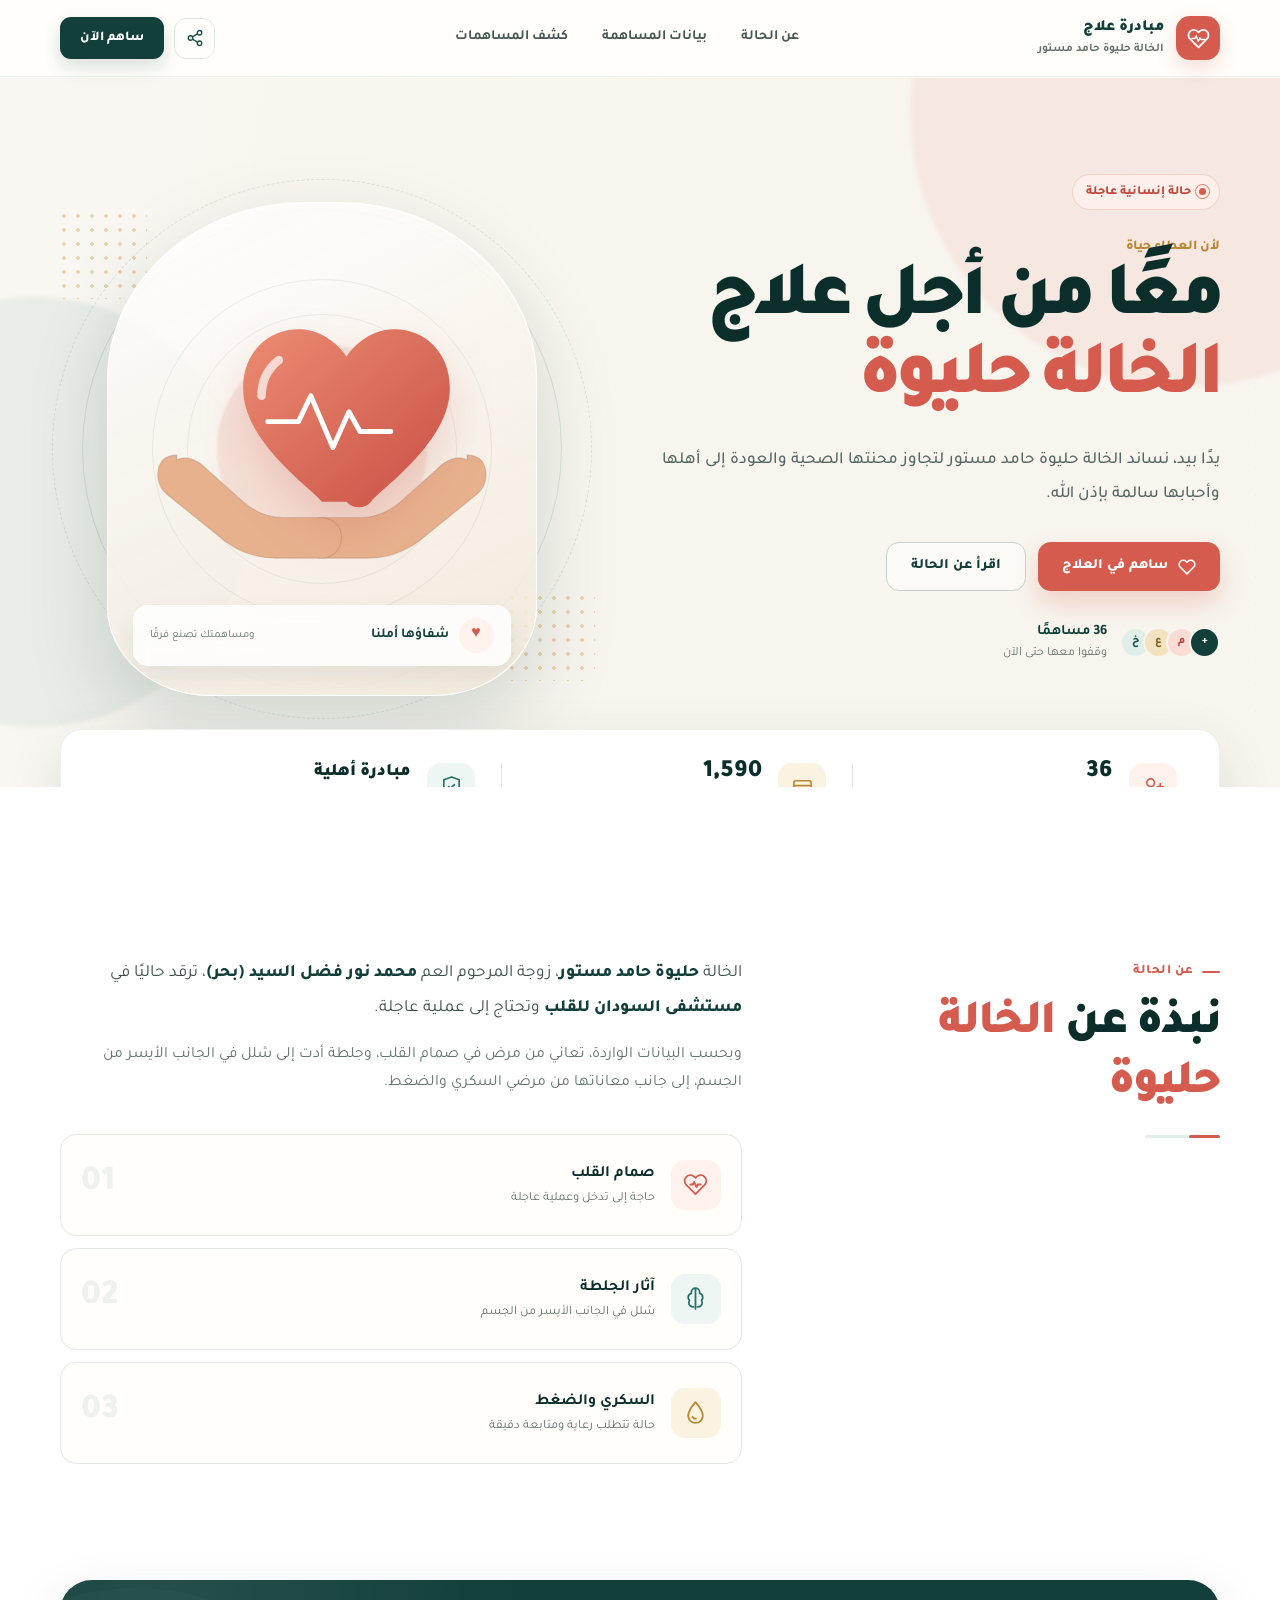
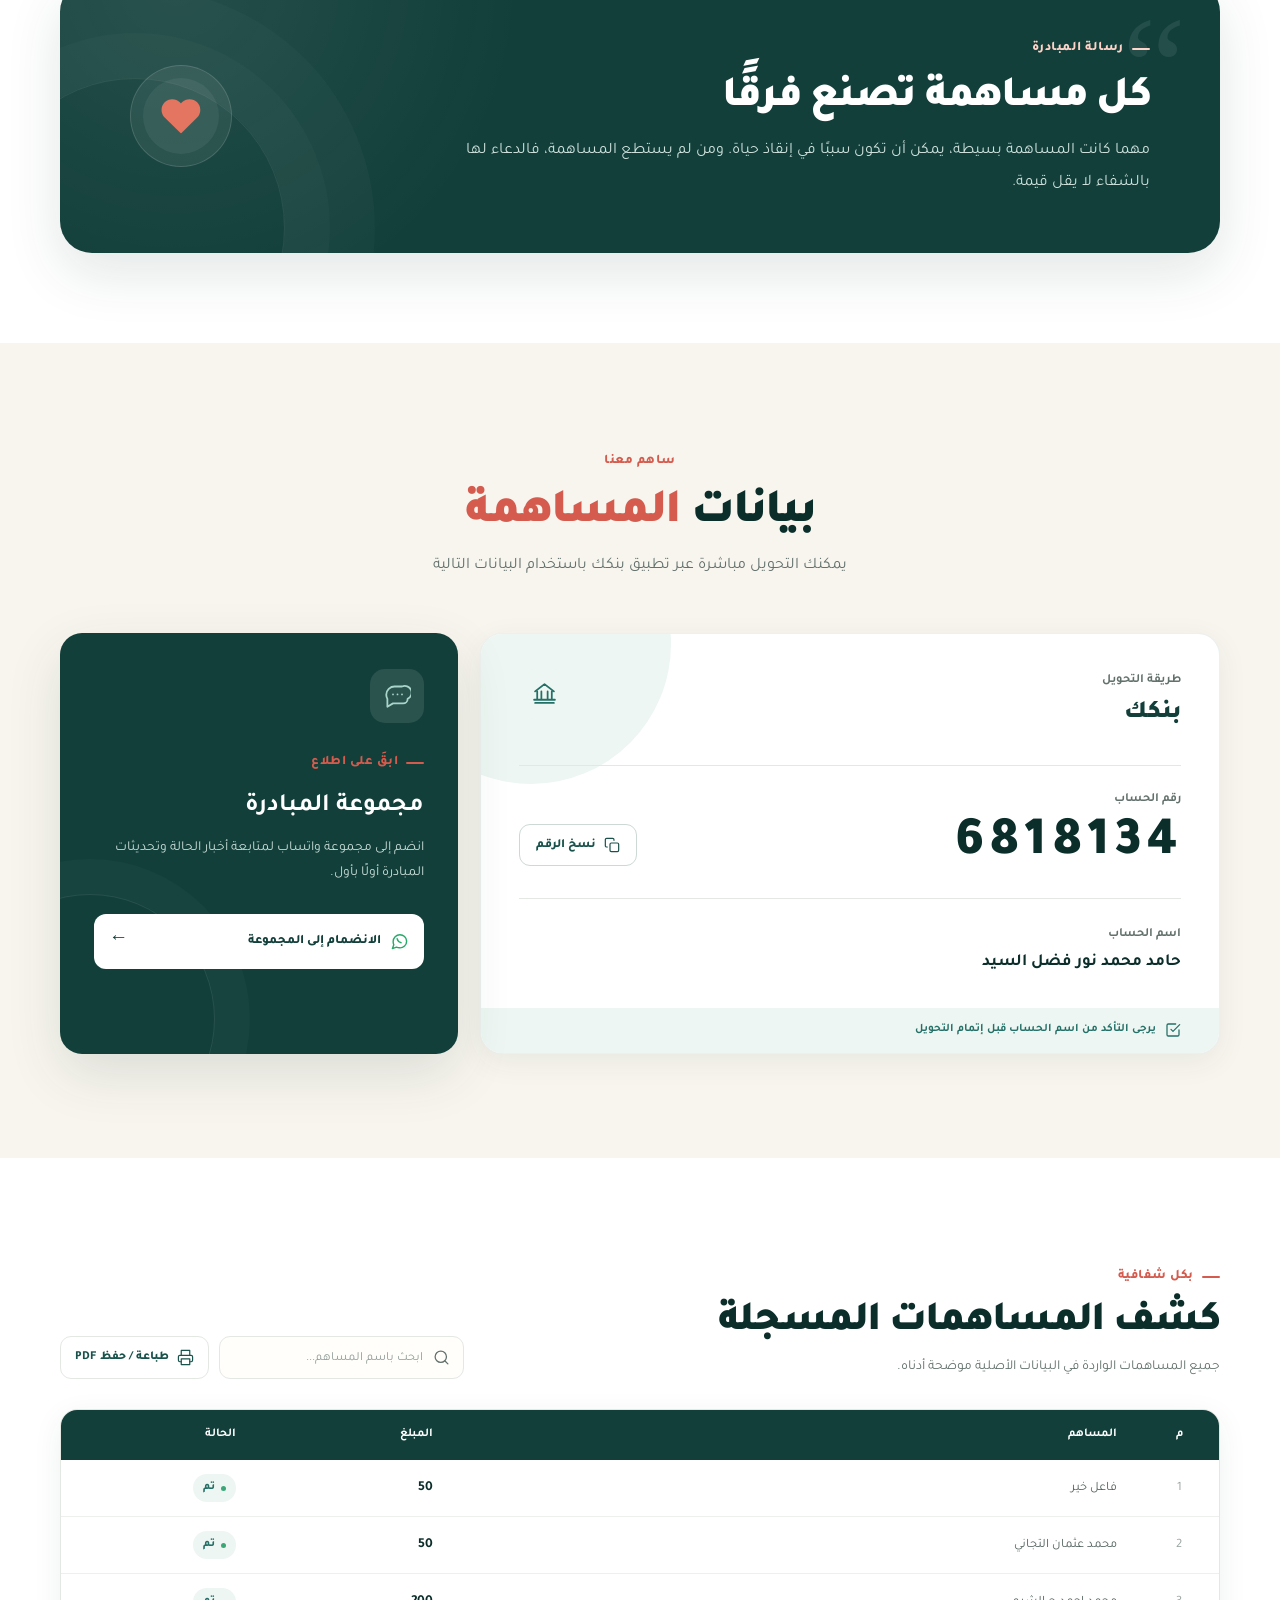
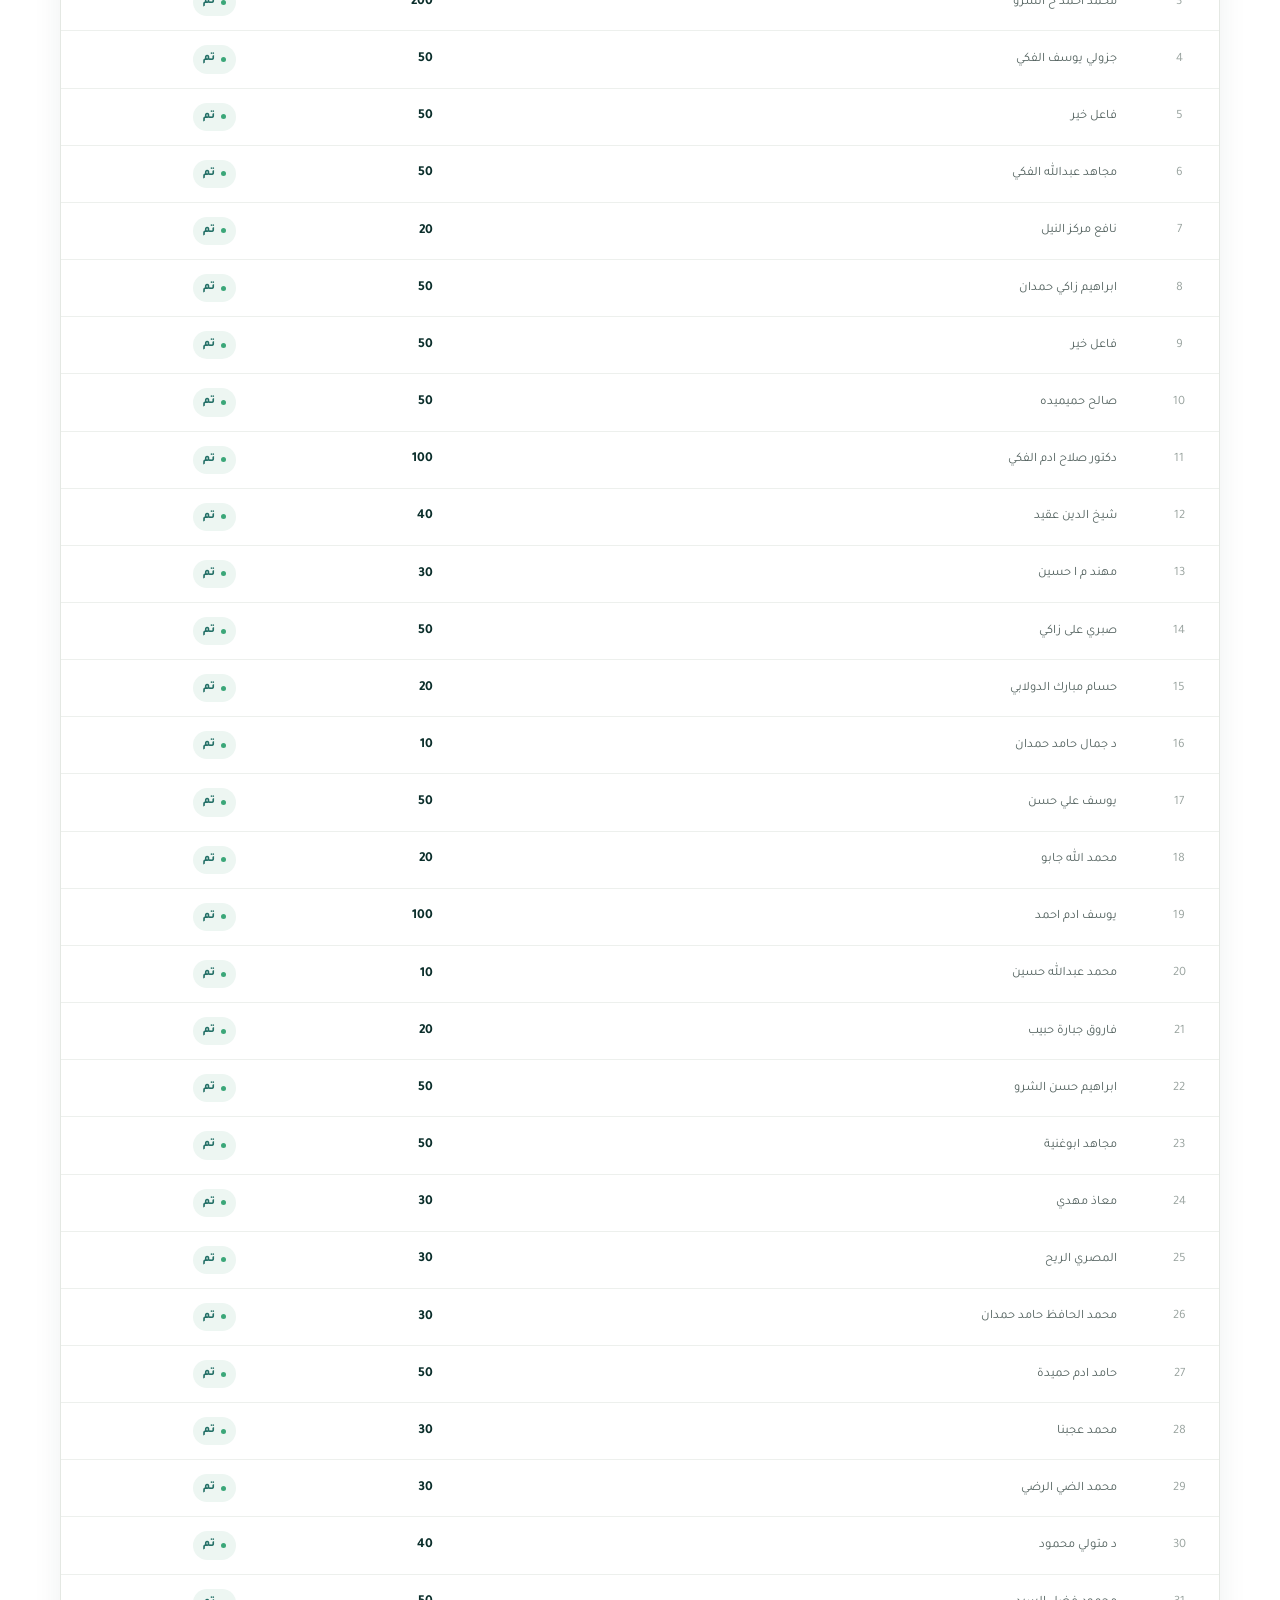
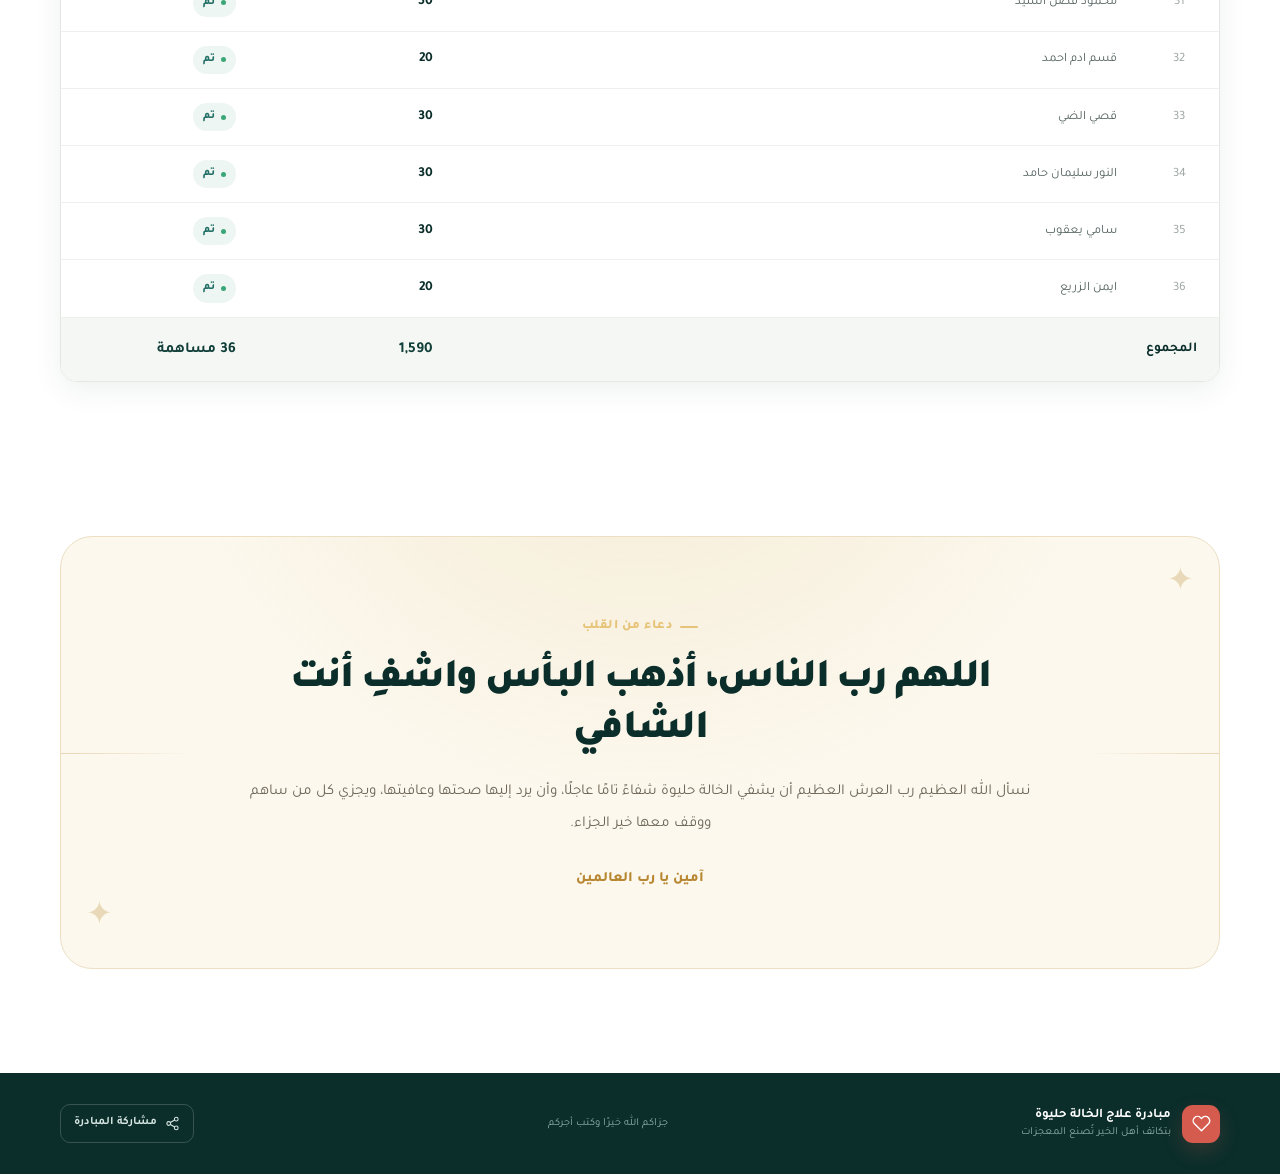
==== commit a3ff2e9c: "Add Sami and Ayman contributions Co-authored-by: arena-agent <297053741+arena-agent@users.noreply.gi" ====
--- a/index.html
+++ b/index.html
@@ -79,7 +79,7 @@
             <div class="support-faces" aria-hidden="true">
               <span>خ</span><span>ع</span><span>م</span><span>+</span>
             </div>
-            <p><strong>34 مساهمًا</strong><br>وقفوا معها حتى الآن</p>
+            <p><strong>36 مساهمًا</strong><br>وقفوا معها حتى الآن</p>
           </div>
         </div>
 
@@ -117,14 +117,14 @@
           <span class="stat-icon stat-icon-coral" aria-hidden="true">
             <svg viewBox="0 0 24 24"><path d="M16 21v-2a4 4 0 0 0-4-4H6a4 4 0 0 0-4 4v2"/><circle cx="9" cy="7" r="4"/><path d="M19 8v6M22 11h-6"/></svg>
           </span>
-          <div><strong>34</strong><small>مساهمة مؤكدة</small></div>
+          <div><strong>36</strong><small>مساهمة مؤكدة</small></div>
         </article>
         <div class="stat-separator" aria-hidden="true"></div>
         <article class="quick-stat">
           <span class="stat-icon stat-icon-gold" aria-hidden="true">
             <svg viewBox="0 0 24 24"><rect x="3" y="5" width="18" height="14" rx="2"/><path d="M3 10h18M16 15h2"/></svg>
           </span>
-          <div><strong>1,540</strong><small>إجمالي المساهمات المسجلة</small></div>
+          <div><strong>1,590</strong><small>إجمالي المساهمات المسجلة</small></div>
         </article>
         <div class="stat-separator" aria-hidden="true"></div>
         <article class="quick-stat quick-stat-text">
@@ -312,9 +312,11 @@
               <tr><td data-label="م">32</td><td data-label="المساهم">قسم ادم احمد</td><td data-label="المبلغ"><b>20</b></td><td data-label="الحالة"><span class="status-badge">تم</span></td></tr>
               <tr><td data-label="م">33</td><td data-label="المساهم">قصي الضي</td><td data-label="المبلغ"><b>30</b></td><td data-label="الحالة"><span class="status-badge">تم</span></td></tr>
               <tr><td data-label="م">34</td><td data-label="المساهم">النور سليمان حامد</td><td data-label="المبلغ"><b>30</b></td><td data-label="الحالة"><span class="status-badge">تم</span></td></tr>
+              <tr><td data-label="م">35</td><td data-label="المساهم">سامي يعقوب</td><td data-label="المبلغ"><b>30</b></td><td data-label="الحالة"><span class="status-badge">تم</span></td></tr>
+              <tr><td data-label="م">36</td><td data-label="المساهم">ايمن الزريع</td><td data-label="المبلغ"><b>20</b></td><td data-label="الحالة"><span class="status-badge">تم</span></td></tr>
             </tbody>
             <tfoot>
-              <tr><th colspan="2" scope="row">المجموع</th><td><strong>1,540</strong></td><td><strong>34 مساهمة</strong></td></tr>
+              <tr><th colspan="2" scope="row">المجموع</th><td><strong>1,590</strong></td><td><strong>36 مساهمة</strong></td></tr>
             </tfoot>
           </table>
           <p class="no-results" id="noResults" hidden>لم يتم العثور على مساهم بهذا الاسم.</p>
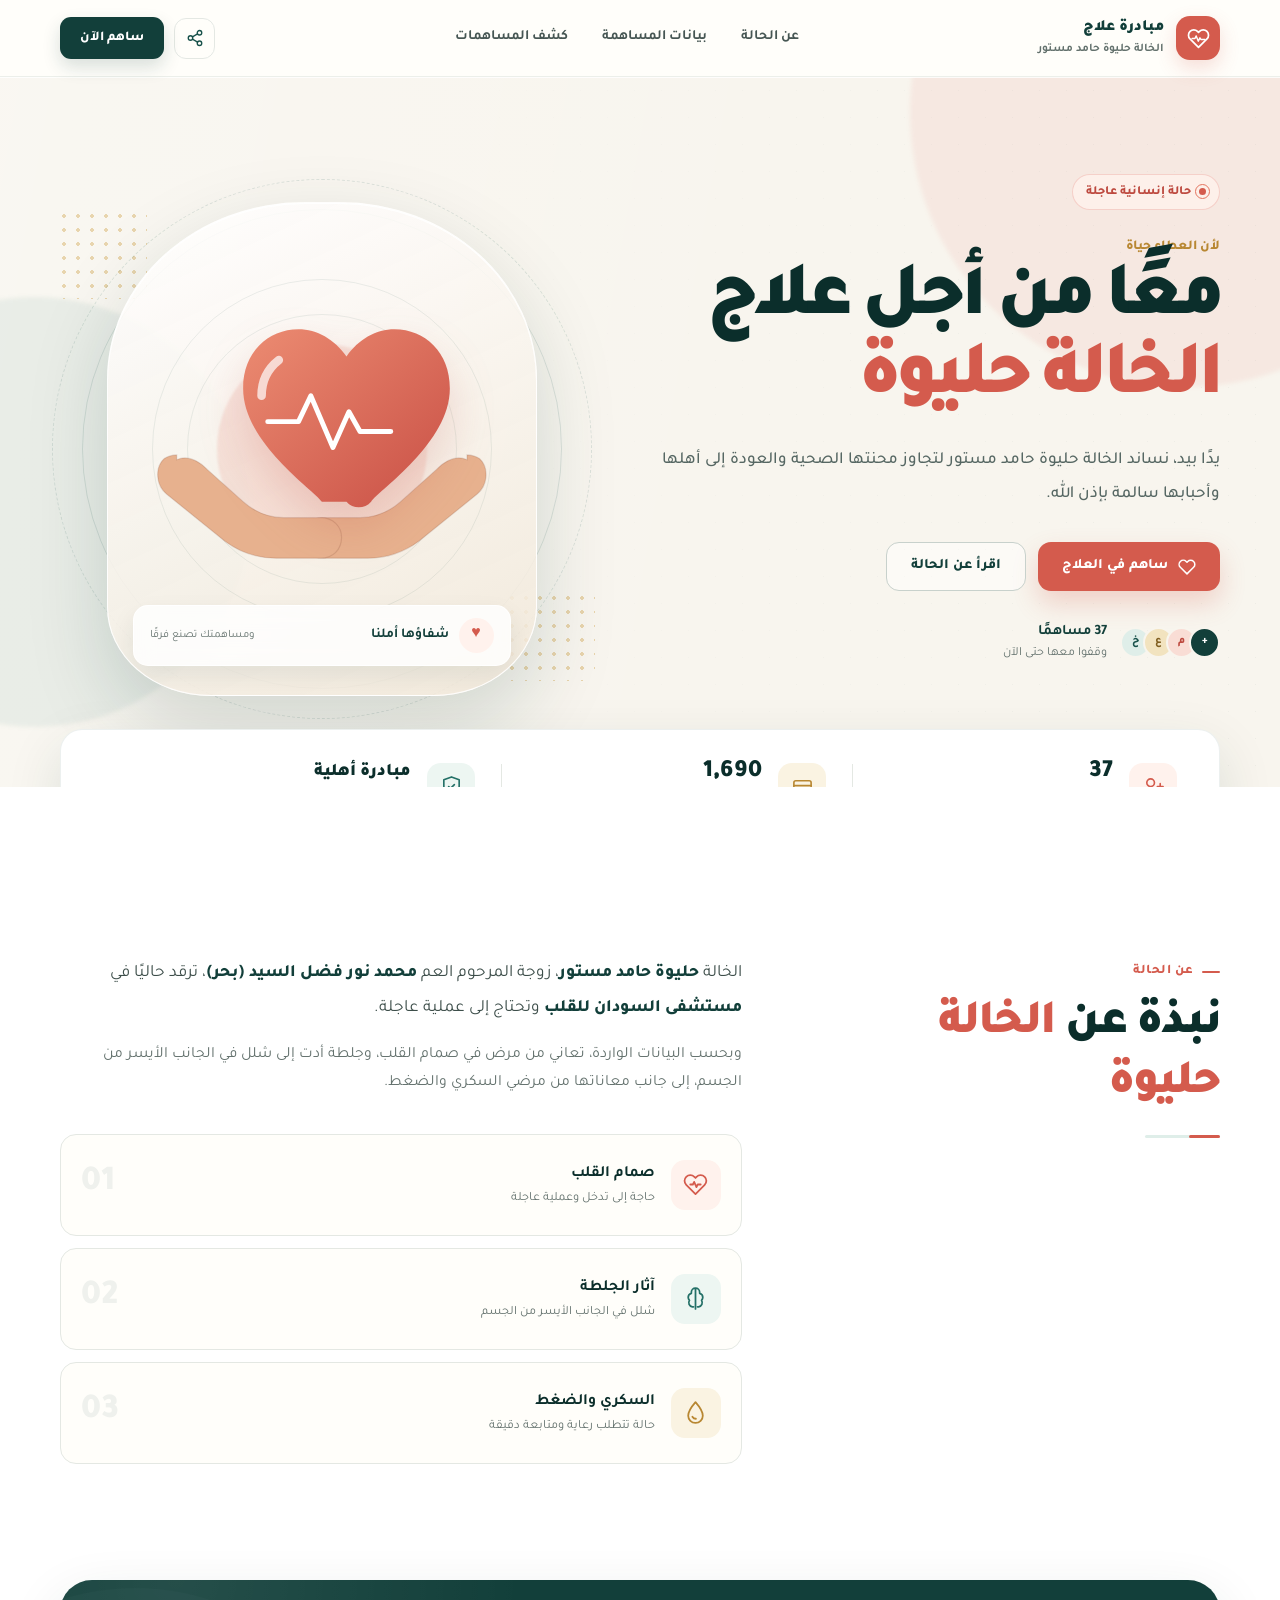
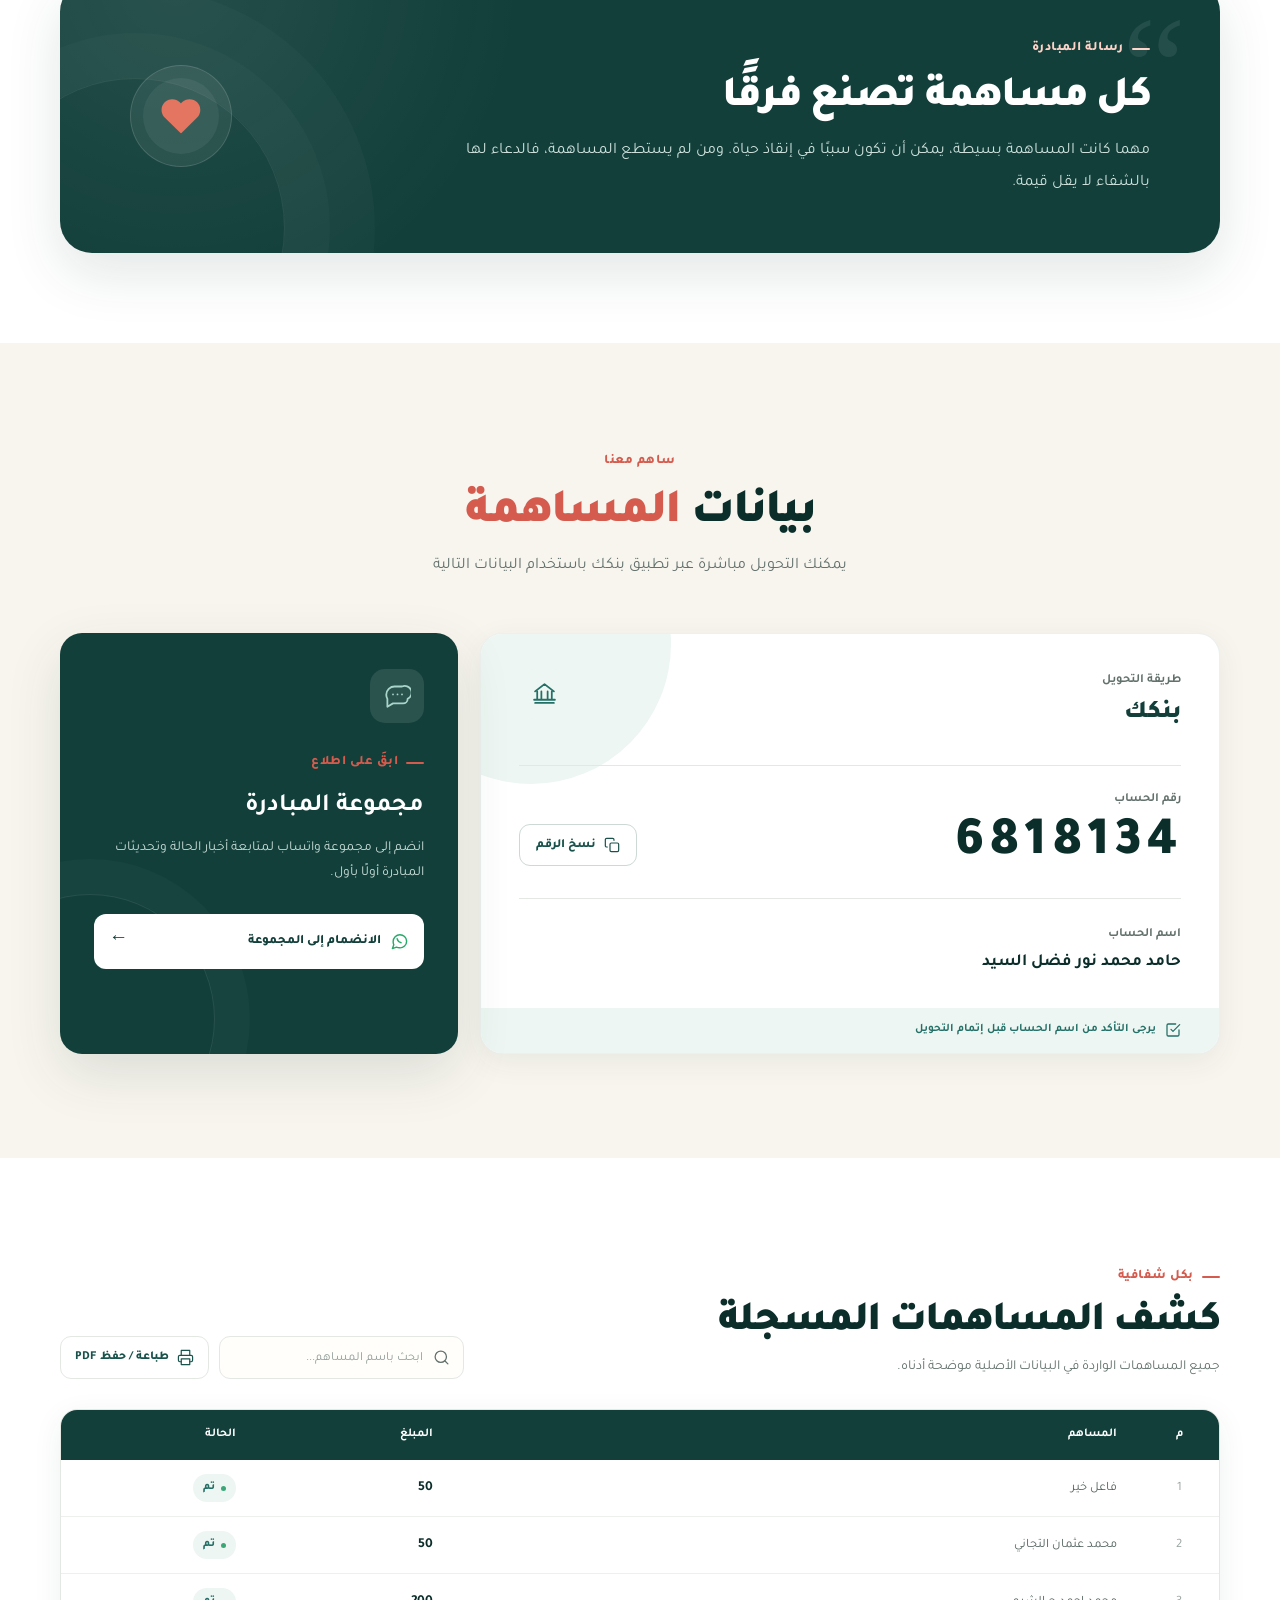
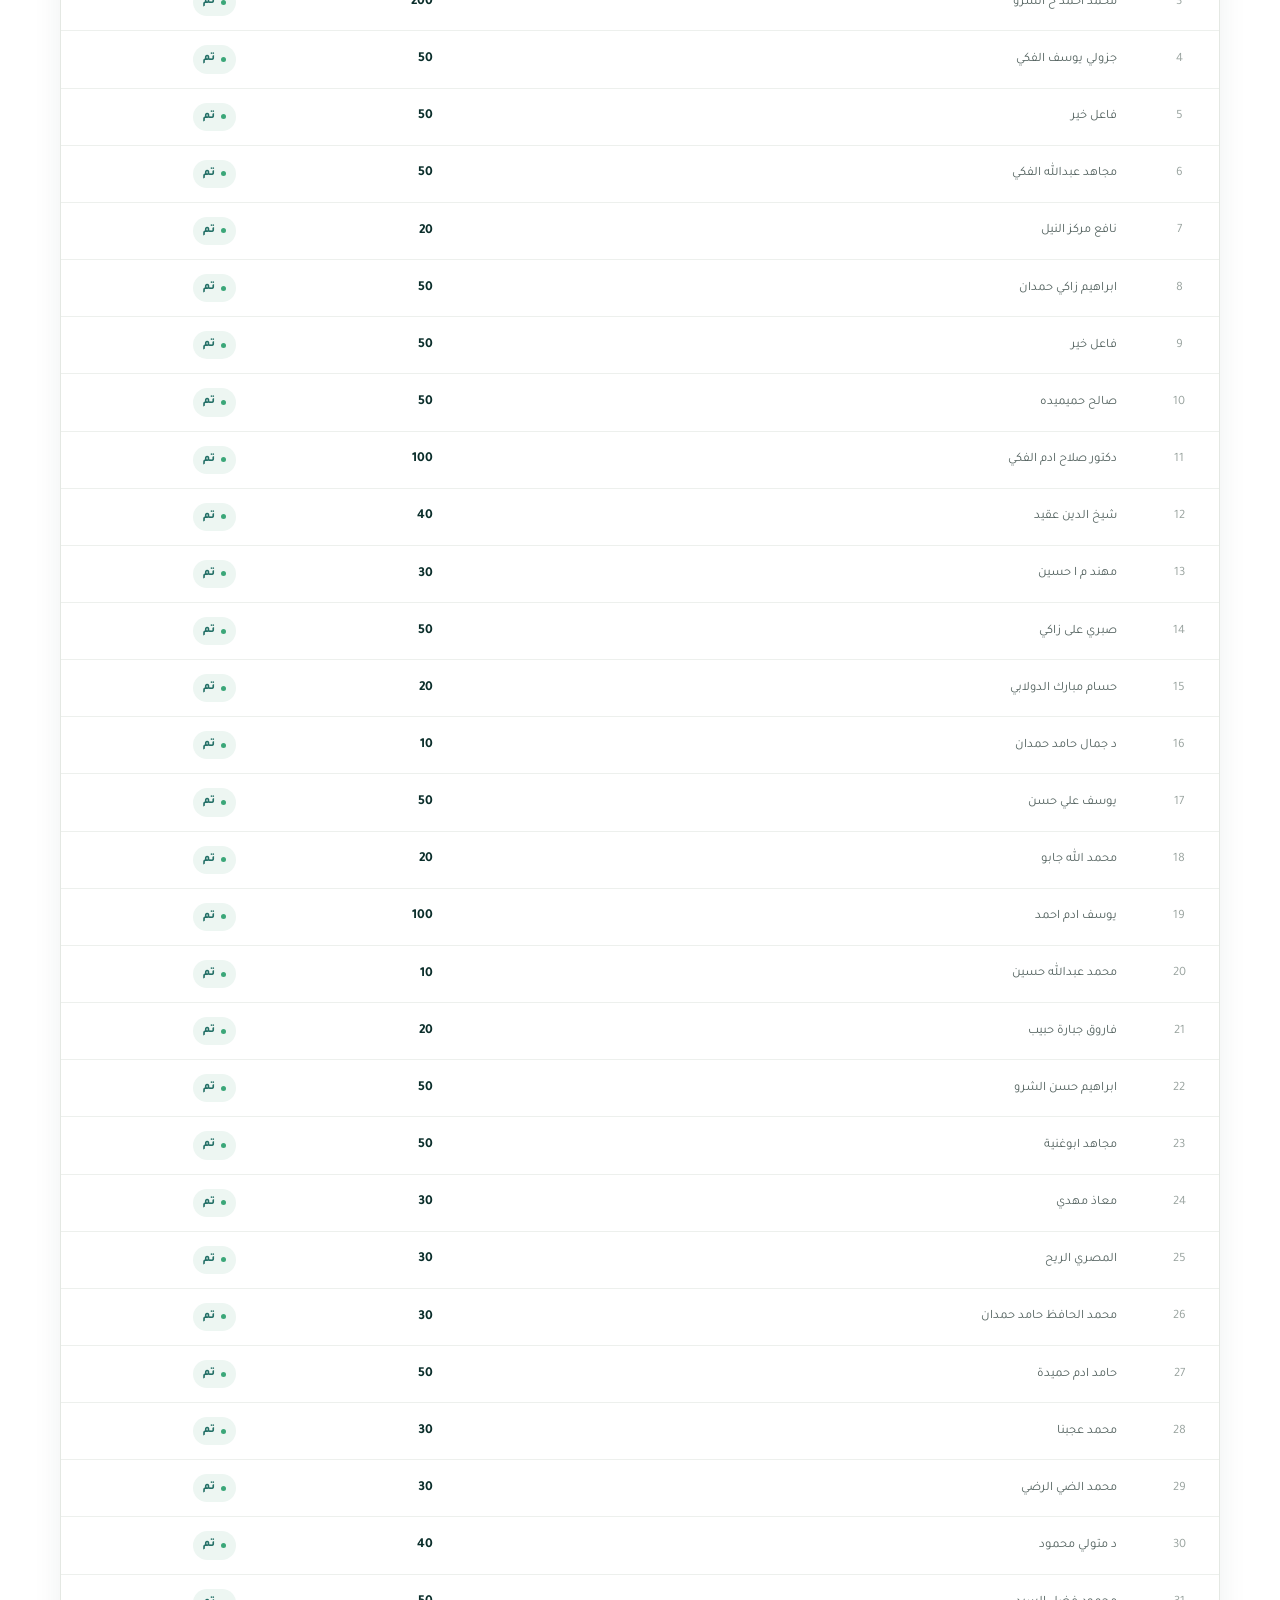
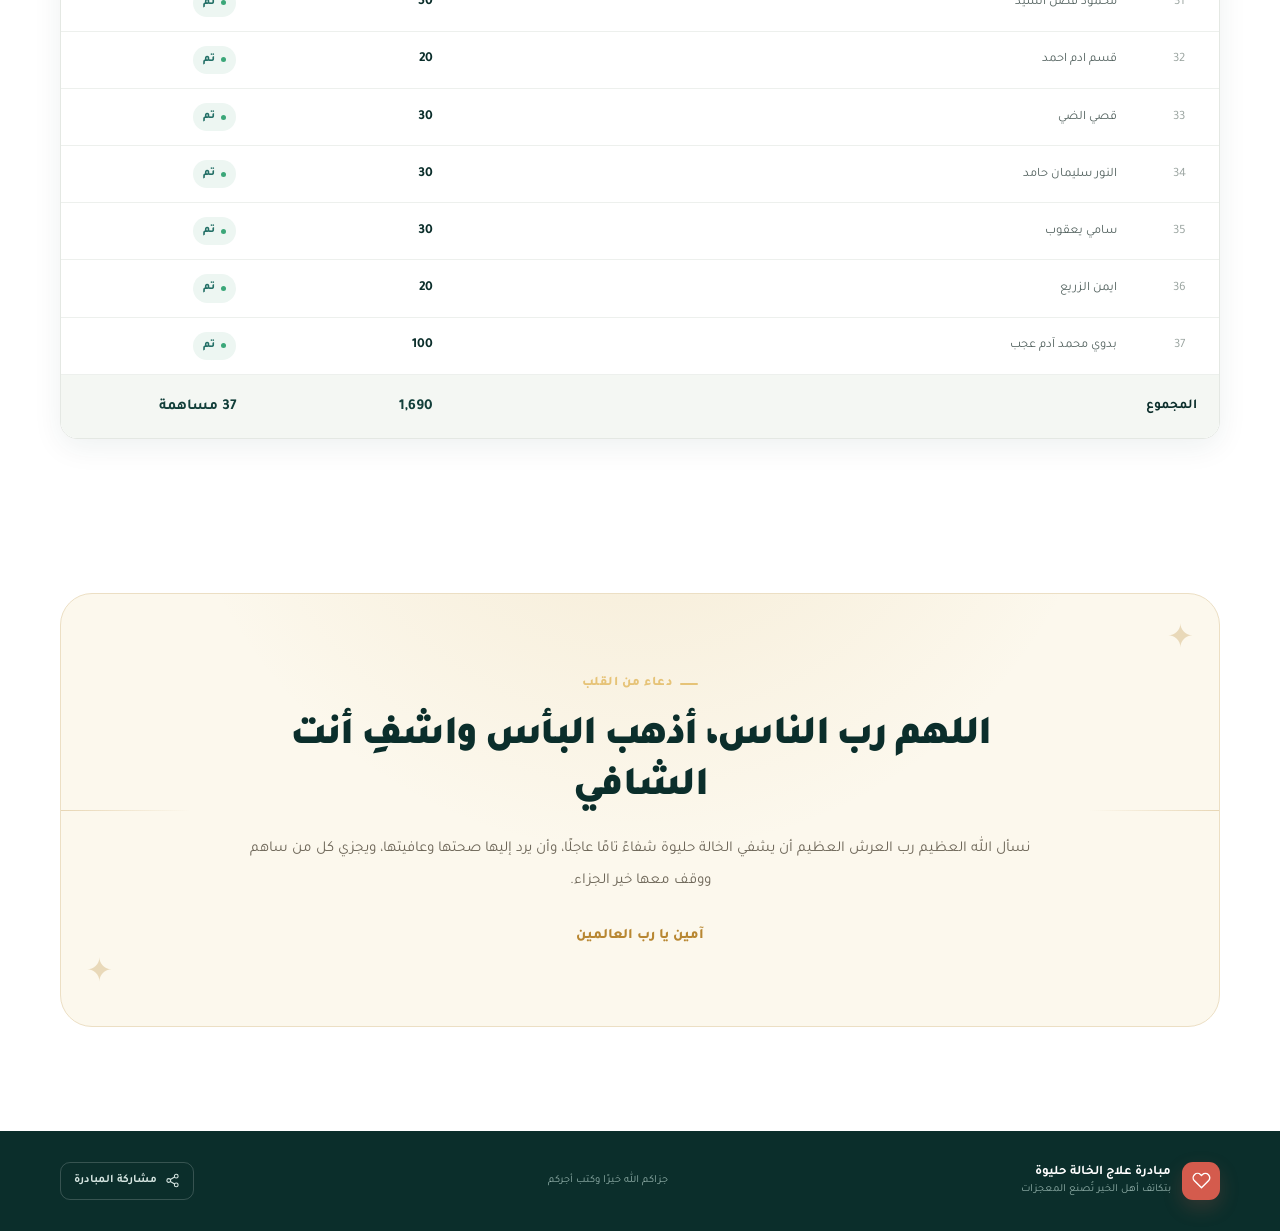
==== commit ffc89347: "إضافة مساهمة رقم 37: بدوي محمد آدم عجب (100) Co-authored-by: arena-agent <297053741+arena-agent@user" ====
--- a/index.html
+++ b/index.html
@@ -79,7 +79,7 @@
             <div class="support-faces" aria-hidden="true">
               <span>خ</span><span>ع</span><span>م</span><span>+</span>
             </div>
-            <p><strong>36 مساهمًا</strong><br>وقفوا معها حتى الآن</p>
+            <p><strong>37 مساهمًا</strong><br>وقفوا معها حتى الآن</p>
           </div>
         </div>
 
@@ -117,14 +117,14 @@
           <span class="stat-icon stat-icon-coral" aria-hidden="true">
             <svg viewBox="0 0 24 24"><path d="M16 21v-2a4 4 0 0 0-4-4H6a4 4 0 0 0-4 4v2"/><circle cx="9" cy="7" r="4"/><path d="M19 8v6M22 11h-6"/></svg>
           </span>
-          <div><strong>36</strong><small>مساهمة مؤكدة</small></div>
+          <div><strong>37</strong><small>مساهمة مؤكدة</small></div>
         </article>
         <div class="stat-separator" aria-hidden="true"></div>
         <article class="quick-stat">
           <span class="stat-icon stat-icon-gold" aria-hidden="true">
             <svg viewBox="0 0 24 24"><rect x="3" y="5" width="18" height="14" rx="2"/><path d="M3 10h18M16 15h2"/></svg>
           </span>
-          <div><strong>1,590</strong><small>إجمالي المساهمات المسجلة</small></div>
+          <div><strong>1,690</strong><small>إجمالي المساهمات المسجلة</small></div>
         </article>
         <div class="stat-separator" aria-hidden="true"></div>
         <article class="quick-stat quick-stat-text">
@@ -314,9 +314,10 @@
               <tr><td data-label="م">34</td><td data-label="المساهم">النور سليمان حامد</td><td data-label="المبلغ"><b>30</b></td><td data-label="الحالة"><span class="status-badge">تم</span></td></tr>
               <tr><td data-label="م">35</td><td data-label="المساهم">سامي يعقوب</td><td data-label="المبلغ"><b>30</b></td><td data-label="الحالة"><span class="status-badge">تم</span></td></tr>
               <tr><td data-label="م">36</td><td data-label="المساهم">ايمن الزريع</td><td data-label="المبلغ"><b>20</b></td><td data-label="الحالة"><span class="status-badge">تم</span></td></tr>
+              <tr><td data-label="م">37</td><td data-label="المساهم">بدوي محمد آدم عجب</td><td data-label="المبلغ"><b>100</b></td><td data-label="الحالة"><span class="status-badge">تم</span></td></tr>
             </tbody>
             <tfoot>
-              <tr><th colspan="2" scope="row">المجموع</th><td><strong>1,590</strong></td><td><strong>36 مساهمة</strong></td></tr>
+              <tr><th colspan="2" scope="row">المجموع</th><td><strong>1,690</strong></td><td><strong>37 مساهمة</strong></td></tr>
             </tfoot>
           </table>
           <p class="no-results" id="noResults" hidden>لم يتم العثور على مساهم بهذا الاسم.</p>
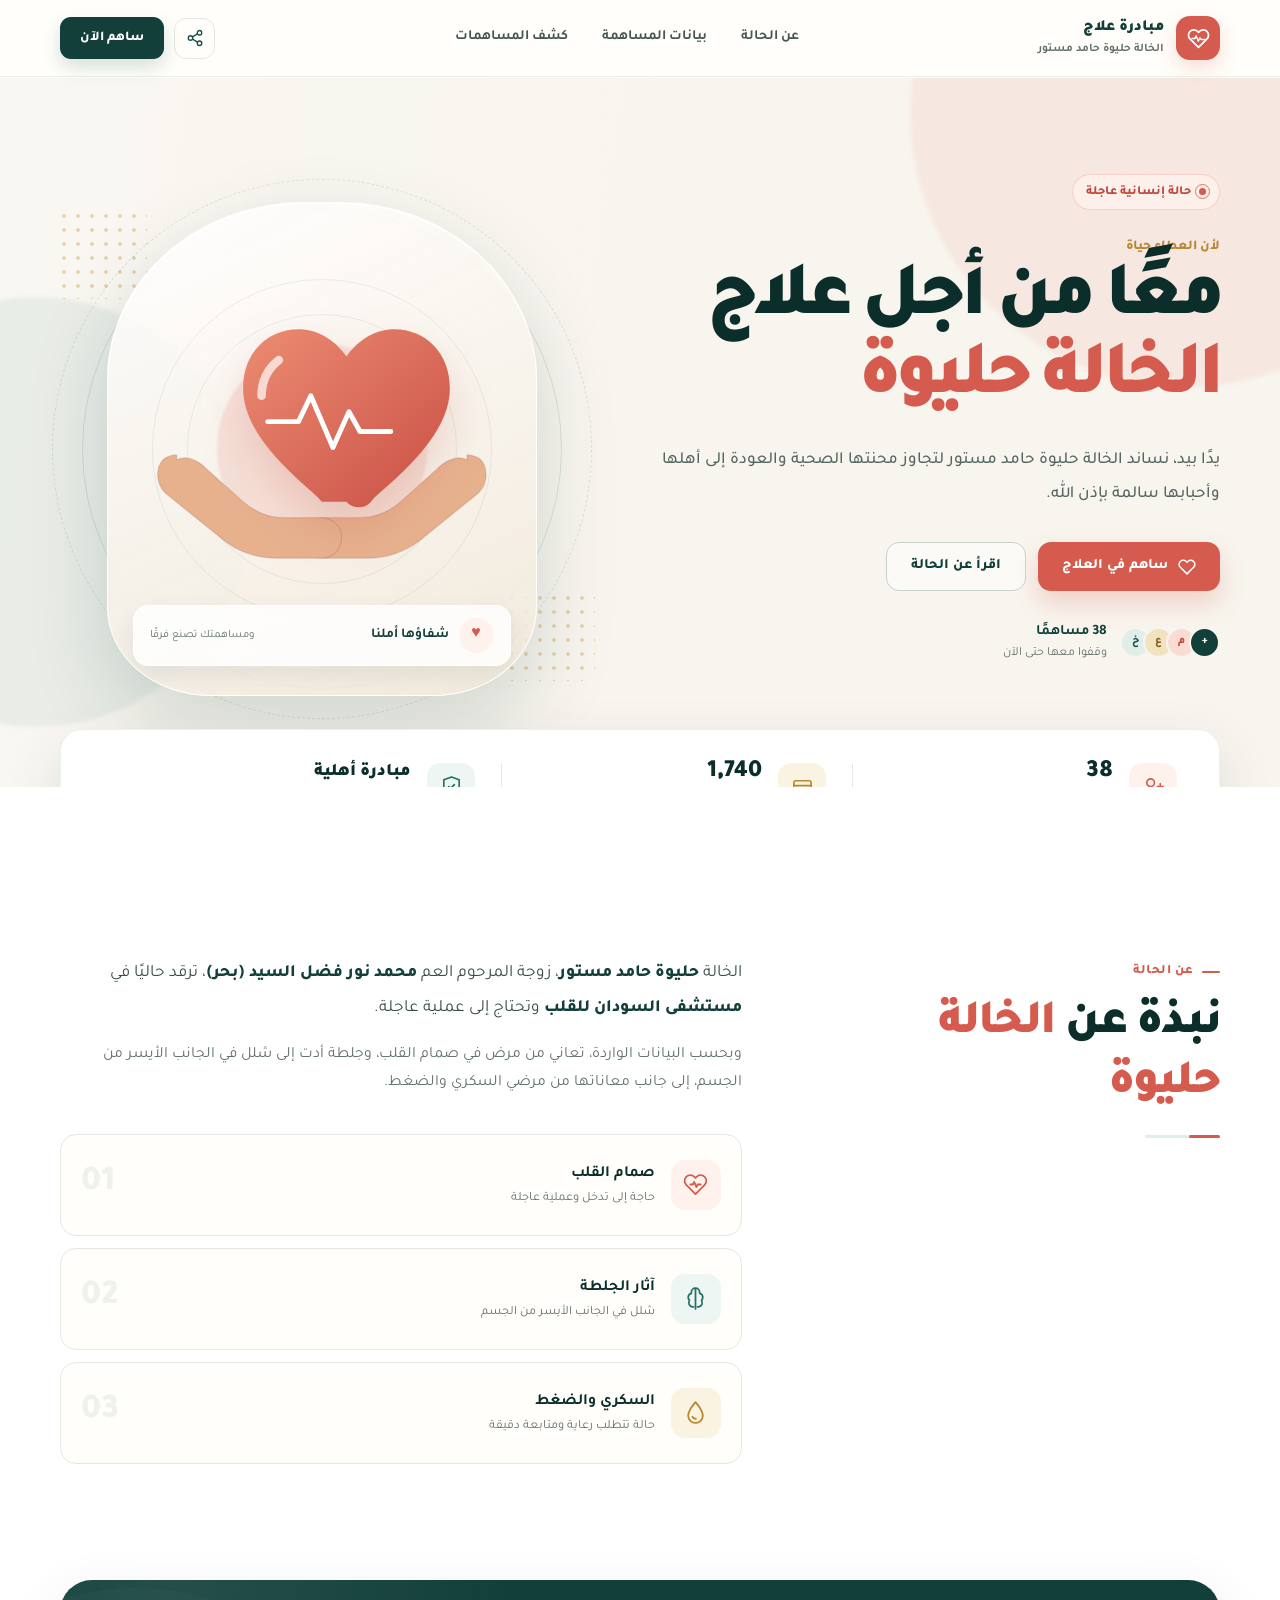
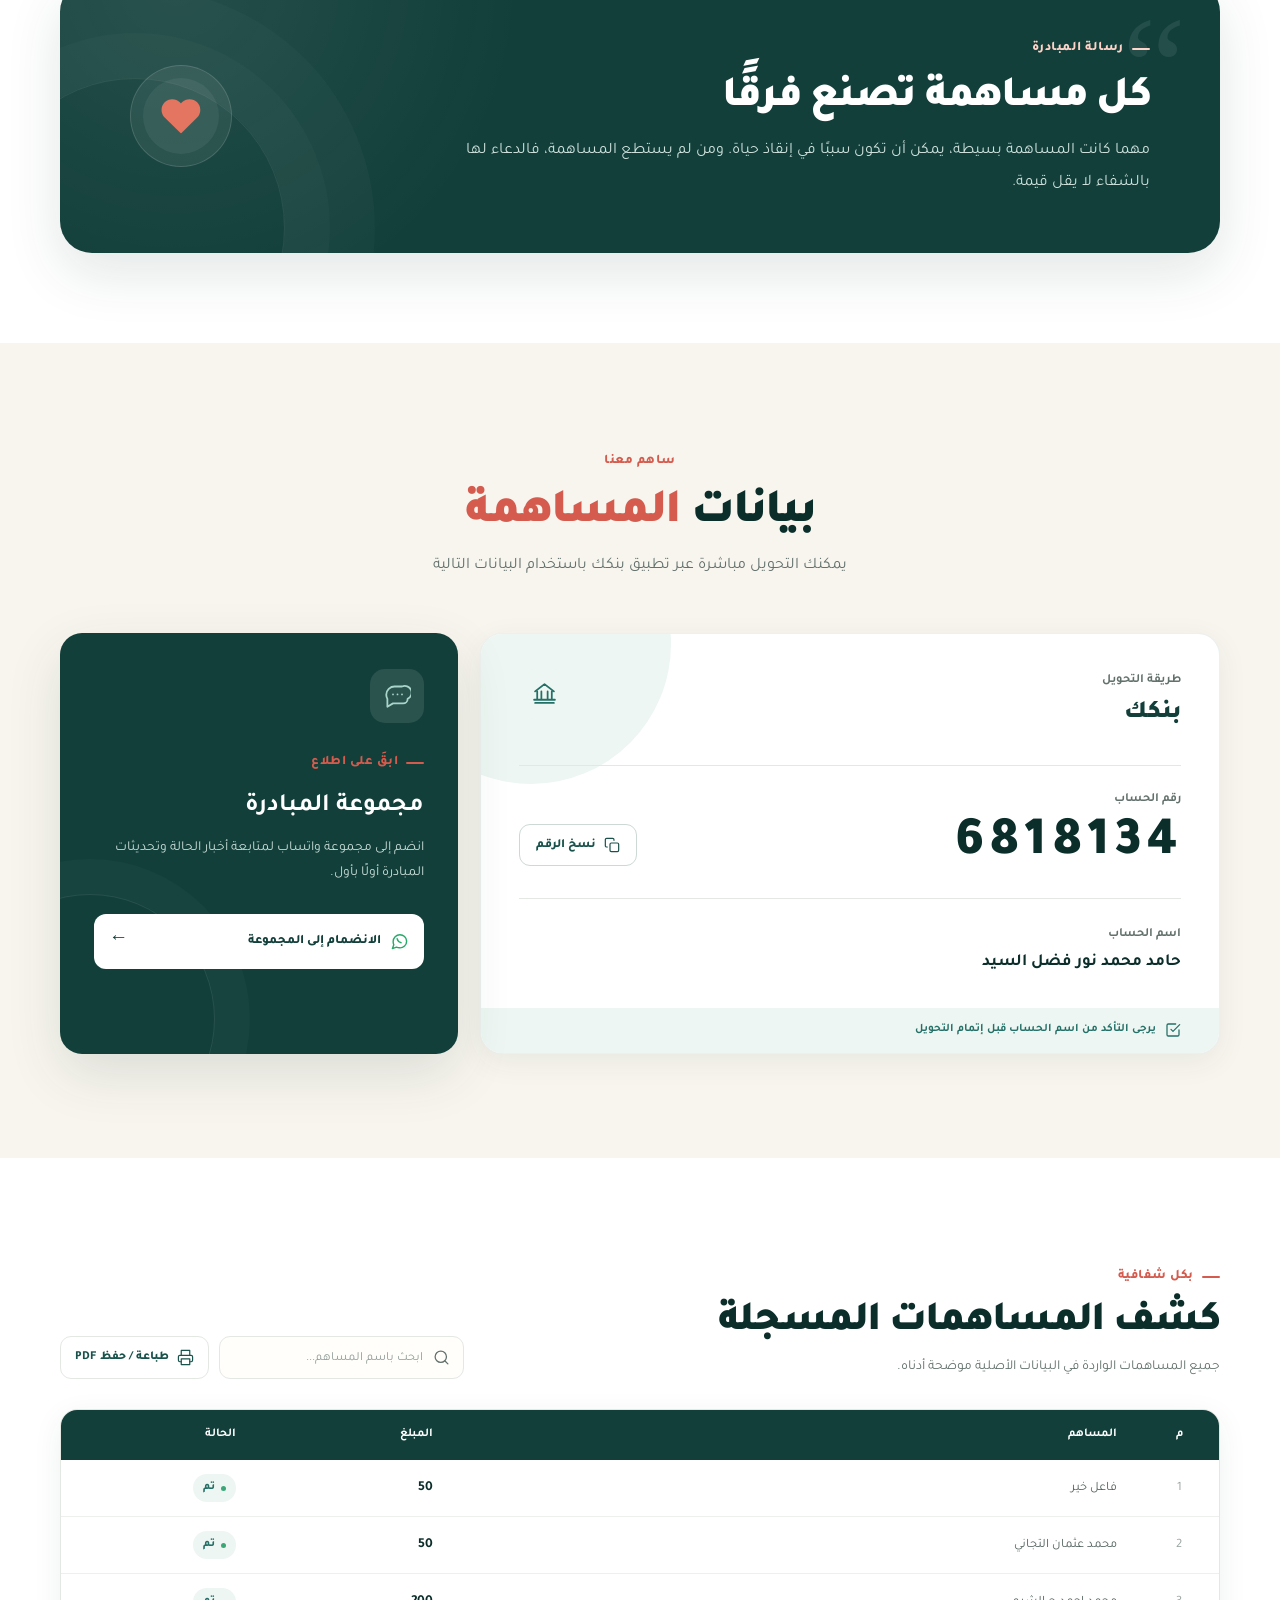
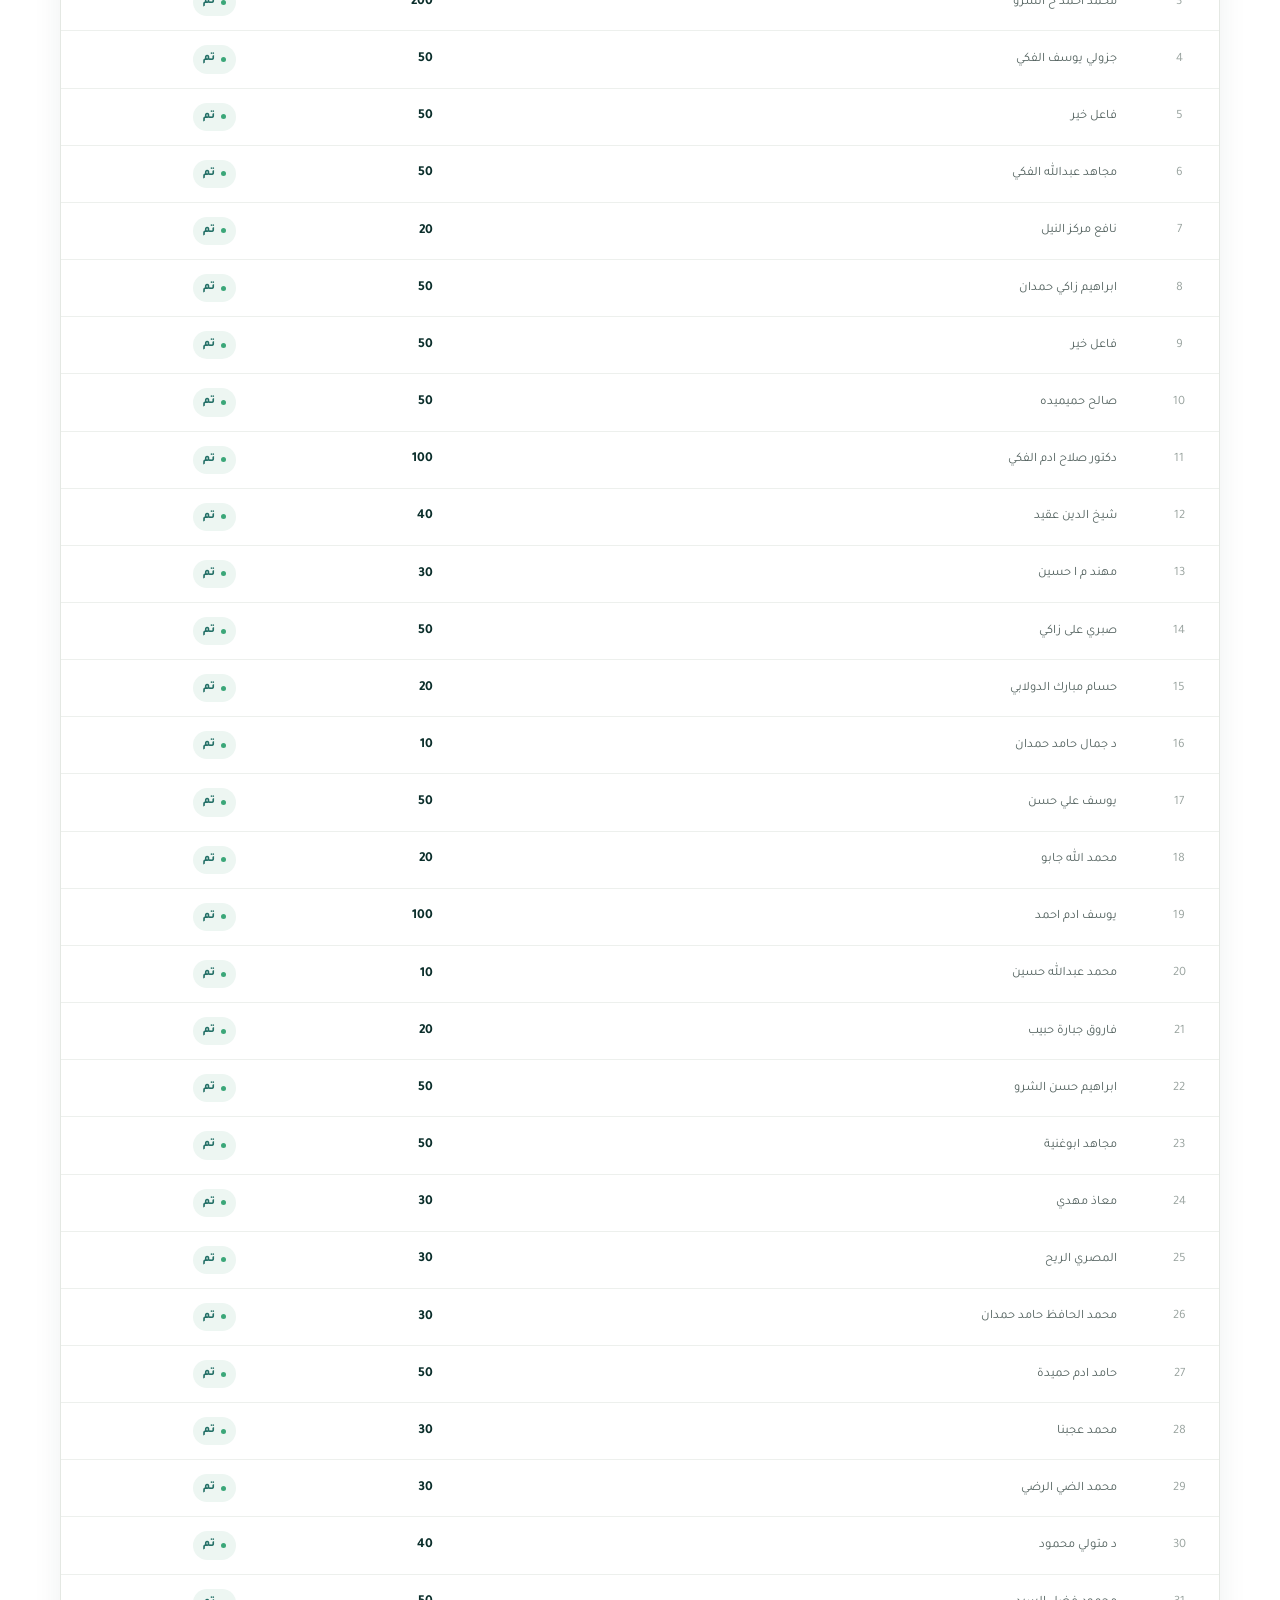
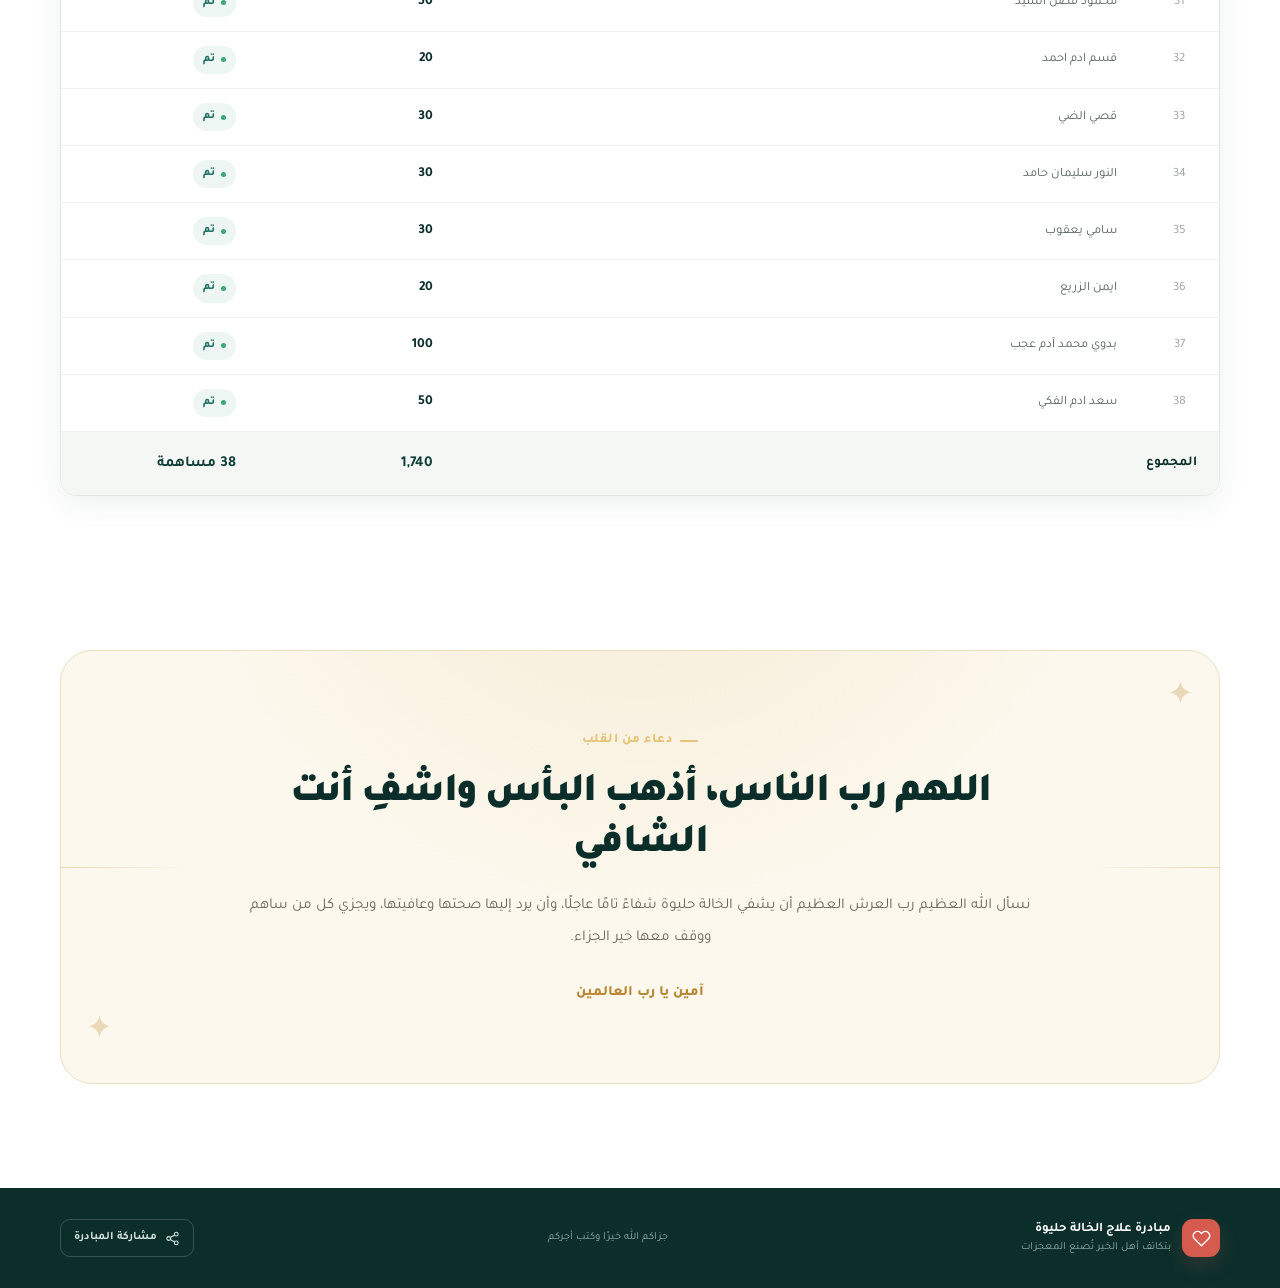
==== commit b92dccbc: "إضافة المساهمة رقم 38: سعد ادم الفكي — 50، وتحديث الإجماليات إلى 1,740 / 38 مساهمة Co-authored-by: a" ====
--- a/index.html
+++ b/index.html
@@ -79,7 +79,7 @@
             <div class="support-faces" aria-hidden="true">
               <span>خ</span><span>ع</span><span>م</span><span>+</span>
             </div>
-            <p><strong>37 مساهمًا</strong><br>وقفوا معها حتى الآن</p>
+            <p><strong>38 مساهمًا</strong><br>وقفوا معها حتى الآن</p>
           </div>
         </div>
 
@@ -117,14 +117,14 @@
           <span class="stat-icon stat-icon-coral" aria-hidden="true">
             <svg viewBox="0 0 24 24"><path d="M16 21v-2a4 4 0 0 0-4-4H6a4 4 0 0 0-4 4v2"/><circle cx="9" cy="7" r="4"/><path d="M19 8v6M22 11h-6"/></svg>
           </span>
-          <div><strong>37</strong><small>مساهمة مؤكدة</small></div>
+          <div><strong>38</strong><small>مساهمة مؤكدة</small></div>
         </article>
         <div class="stat-separator" aria-hidden="true"></div>
         <article class="quick-stat">
           <span class="stat-icon stat-icon-gold" aria-hidden="true">
             <svg viewBox="0 0 24 24"><rect x="3" y="5" width="18" height="14" rx="2"/><path d="M3 10h18M16 15h2"/></svg>
           </span>
-          <div><strong>1,690</strong><small>إجمالي المساهمات المسجلة</small></div>
+          <div><strong>1,740</strong><small>إجمالي المساهمات المسجلة</small></div>
         </article>
         <div class="stat-separator" aria-hidden="true"></div>
         <article class="quick-stat quick-stat-text">
@@ -315,9 +315,10 @@
               <tr><td data-label="م">35</td><td data-label="المساهم">سامي يعقوب</td><td data-label="المبلغ"><b>30</b></td><td data-label="الحالة"><span class="status-badge">تم</span></td></tr>
               <tr><td data-label="م">36</td><td data-label="المساهم">ايمن الزريع</td><td data-label="المبلغ"><b>20</b></td><td data-label="الحالة"><span class="status-badge">تم</span></td></tr>
               <tr><td data-label="م">37</td><td data-label="المساهم">بدوي محمد آدم عجب</td><td data-label="المبلغ"><b>100</b></td><td data-label="الحالة"><span class="status-badge">تم</span></td></tr>
+              <tr><td data-label="م">38</td><td data-label="المساهم">سعد ادم الفكي</td><td data-label="المبلغ"><b>50</b></td><td data-label="الحالة"><span class="status-badge">تم</span></td></tr>
             </tbody>
             <tfoot>
-              <tr><th colspan="2" scope="row">المجموع</th><td><strong>1,690</strong></td><td><strong>37 مساهمة</strong></td></tr>
+              <tr><th colspan="2" scope="row">المجموع</th><td><strong>1,740</strong></td><td><strong>38 مساهمة</strong></td></tr>
             </tfoot>
           </table>
           <p class="no-results" id="noResults" hidden>لم يتم العثور على مساهم بهذا الاسم.</p>
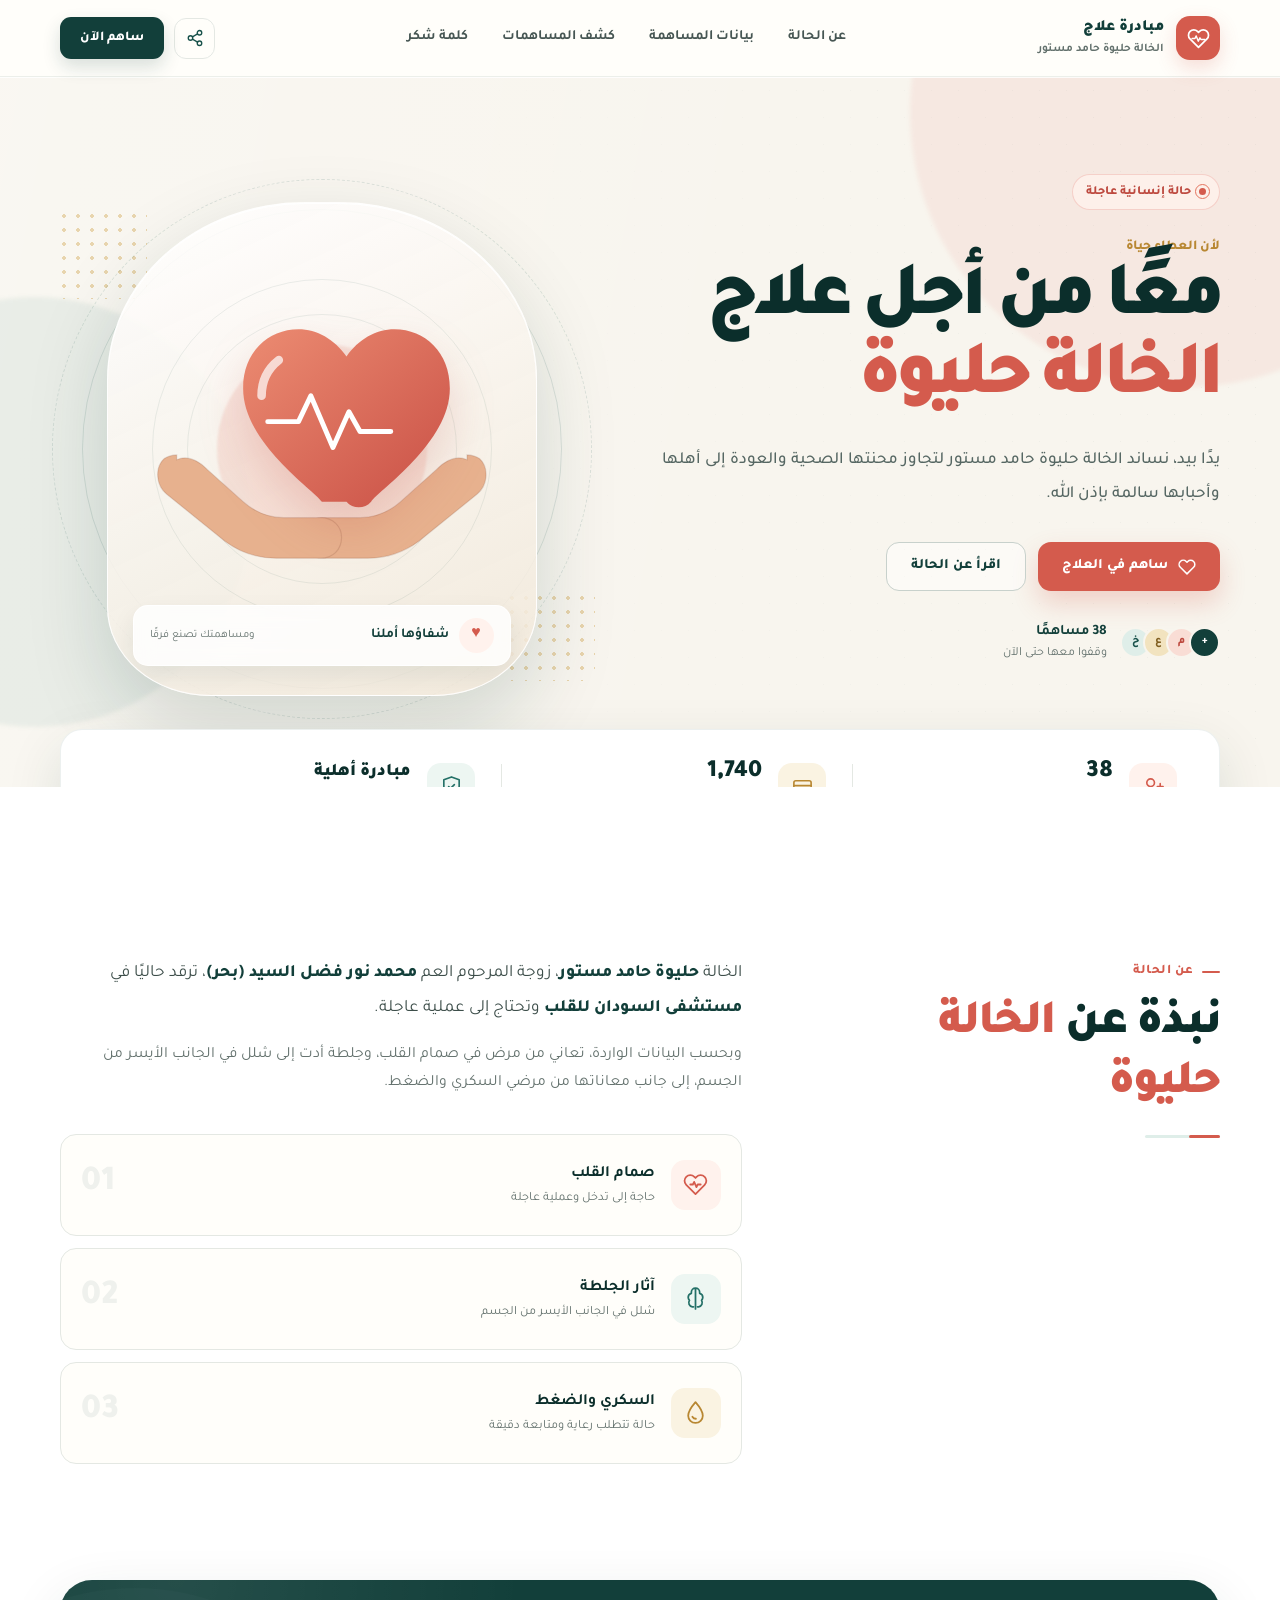
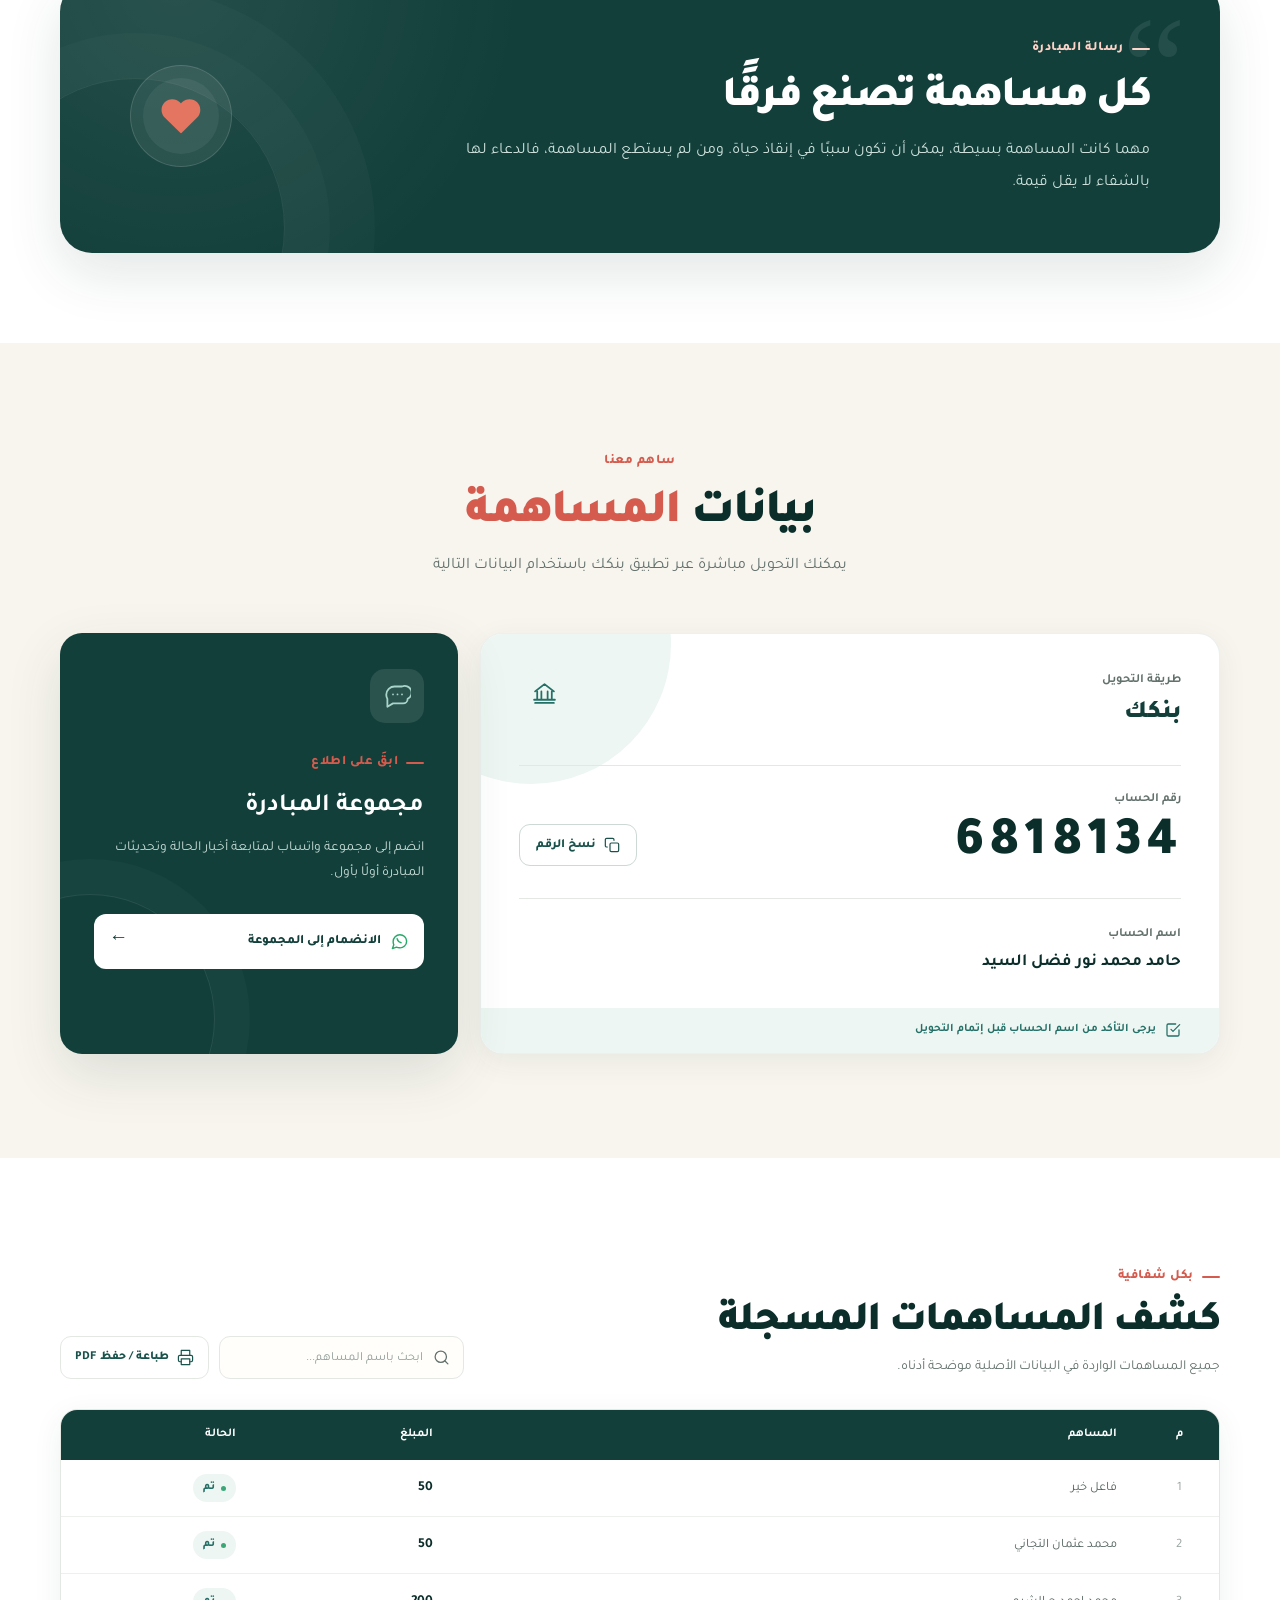
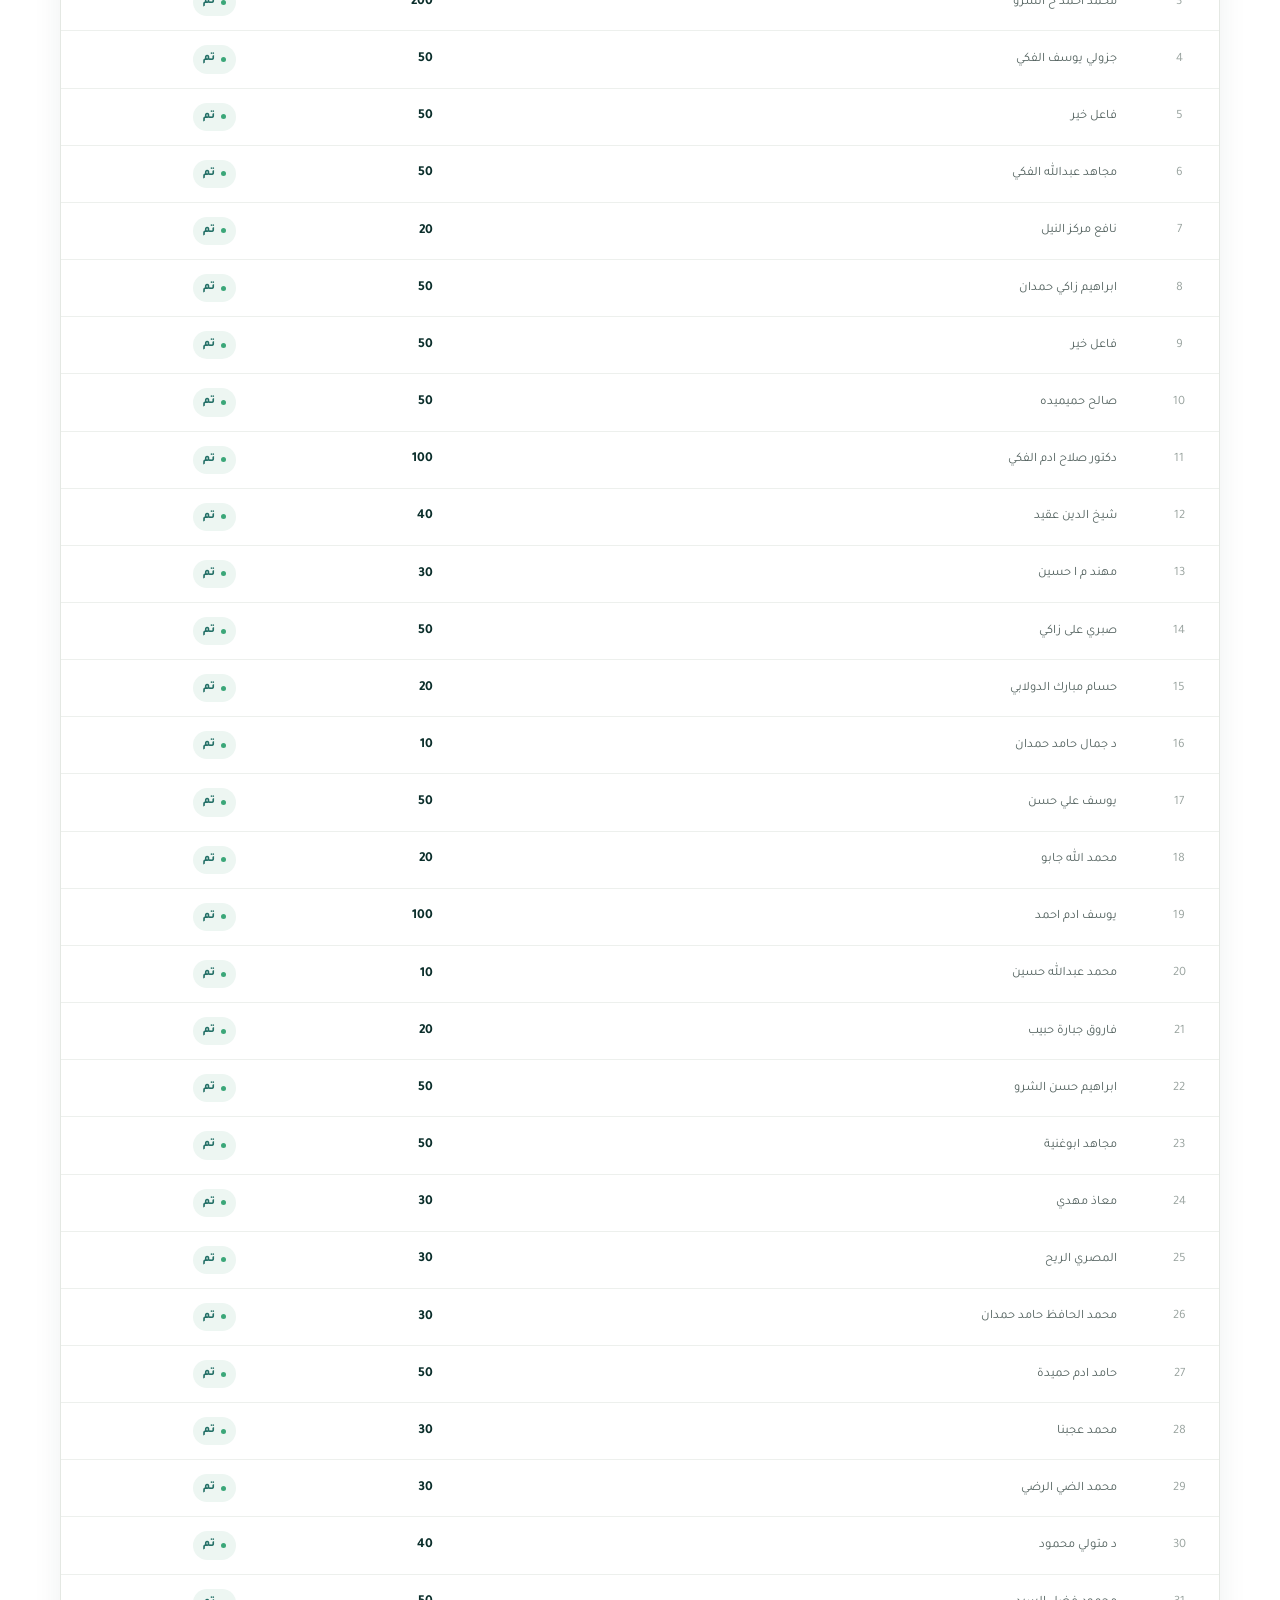
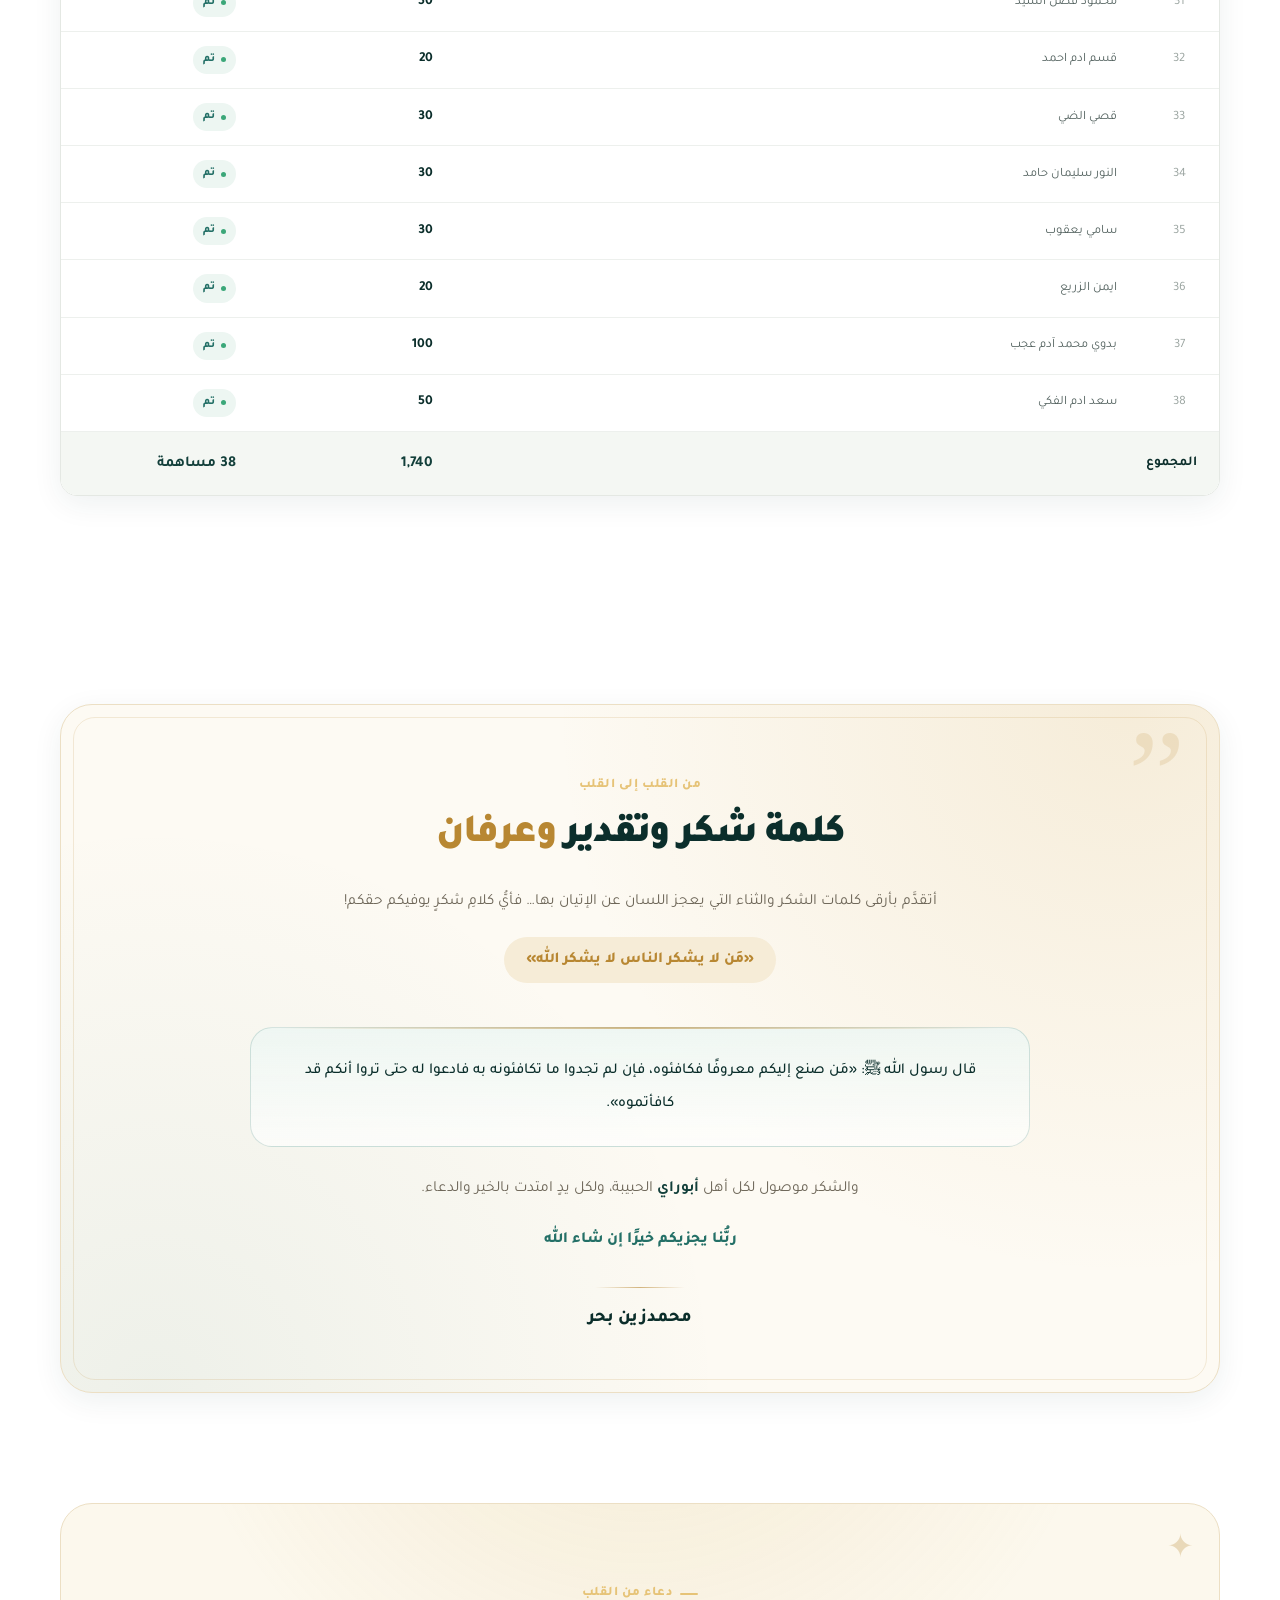
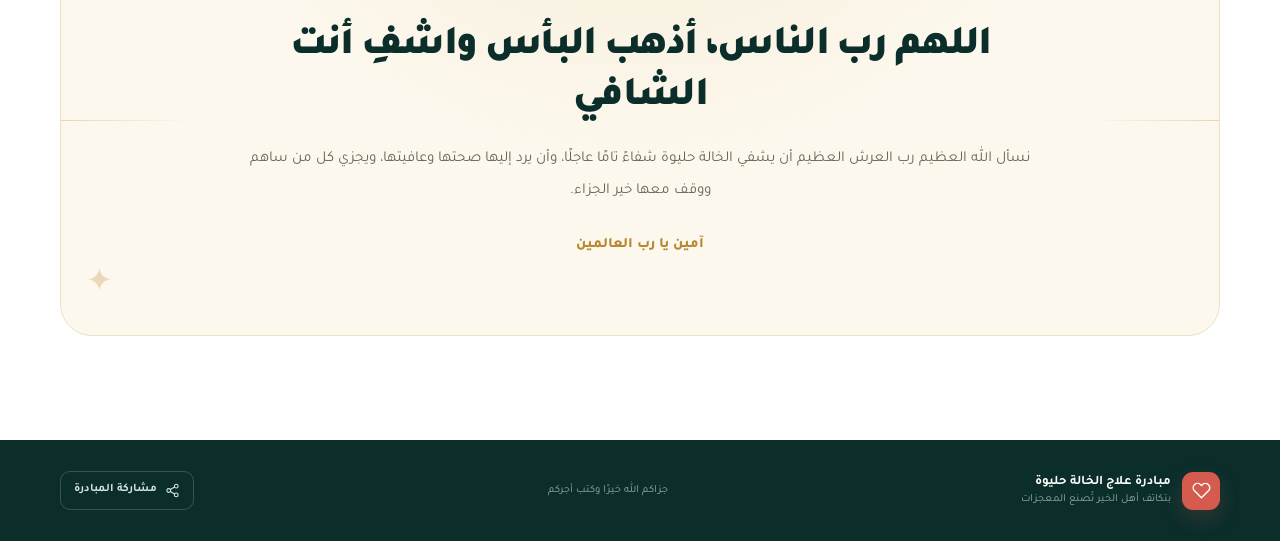
==== commit 1a45a3c2: "إضافة قسم كلمة الشكر والتقدير مع روابط التنقل والأنماط Co-authored-by: arena-agent <297053741+arena-" ====
--- a/index.html
+++ b/index.html
@@ -33,6 +33,7 @@
         <a href="#story">عن الحالة</a>
         <a href="#contribute">بيانات المساهمة</a>
         <a href="#records">كشف المساهمات</a>
+        <a href="#thanks">كلمة شكر</a>
       </nav>
 
       <div class="header-actions">
@@ -50,6 +51,7 @@
       <a href="#story">عن الحالة</a>
       <a href="#contribute">بيانات المساهمة</a>
       <a href="#records">كشف المساهمات</a>
+      <a href="#thanks">كلمة شكر</a>
     </nav>
   </header>
 
@@ -326,6 +328,29 @@
       </div>
     </section>
 
+    <section class="thanks section" id="thanks" aria-labelledby="thanksTitle">
+      <div class="container">
+        <div class="thanks-card reveal">
+          <span class="thanks-quote" aria-hidden="true">”</span>
+          <span class="eyebrow eyebrow-gold">من القلب إلى القلب</span>
+          <h2 id="thanksTitle">كلمة شكر وتقدير <span>وعرفان</span></h2>
+          <div class="thanks-body">
+            <p>أتقدَّم بأرقى كلمات الشكر والثناء التي يعجز اللسان عن الإتيان بها… فأيُّ كلامِ شكرٍ يوفيكم حقكم!</p>
+            <p class="thanks-highlight">«مَن لا يشكر الناس لا يشكر الله»</p>
+            <blockquote class="hadith-box">
+              <p>قال رسول الله ﷺ: «مَن صنع إليكم معروفًا فكافئوه، فإن لم تجدوا ما تكافئونه به فادعوا له حتى تروا أنكم قد كافأتموه».</p>
+            </blockquote>
+            <p>والشكر موصول لكل أهل <strong>أبوراي</strong> الحبيبة، ولكل يدٍ امتدت بالخير والدعاء.</p>
+            <p class="thanks-dua">ربُّنا يجزيكم خيرًا إن شاء الله</p>
+          </div>
+          <div class="thanks-signature">
+            <span class="signature-line" aria-hidden="true"></span>
+            <strong>محمدزين بحر</strong>
+          </div>
+        </div>
+      </div>
+    </section>
+
     <section class="prayer section" aria-labelledby="prayerTitle">
       <div class="container">
         <div class="prayer-card reveal">
--- a/style.css
+++ b/style.css
@@ -563,6 +563,78 @@
 tfoot th, tfoot td { padding-top: 18px; padding-bottom: 18px; color: var(--green-950); font-size: .85rem; }
 tfoot td strong { color: var(--green-900); font-size: .95rem; }
 .no-results { margin: 0; padding: 35px; color: var(--muted); text-align: center; }
+
+/* ---------- Thanks ---------- */
+.thanks { padding-bottom: 60px; background: var(--white); }
+.thanks-card {
+  position: relative;
+  overflow: hidden;
+  padding: 66px max(28px, 6vw) 58px;
+  border: 1px solid #ecdfc4;
+  border-radius: var(--radius-lg);
+  background:
+    radial-gradient(circle at 92% 0, rgba(209,166,81,.16), transparent 45%),
+    radial-gradient(circle at 8% 100%, rgba(36,112,103,.07), transparent 45%),
+    #fdfaf3;
+  box-shadow: var(--shadow-sm);
+  text-align: center;
+}
+.thanks-card::before {
+  position: absolute;
+  inset: 12px;
+  border: 1px solid rgba(184,135,50,.16);
+  border-radius: calc(var(--radius-lg) - 10px);
+  content: "";
+  pointer-events: none;
+}
+.thanks-quote {
+  position: absolute;
+  top: 6px;
+  right: 34px;
+  color: rgba(184,135,50,.16);
+  font-family: Georgia, serif;
+  font-size: 8rem;
+  line-height: 1;
+}
+.thanks-card .eyebrow { justify-content: center; }
+.thanks-card .eyebrow::before { display: none; }
+.thanks-card h2 { max-width: 700px; margin: 10px auto 26px; font-size: clamp(1.7rem, 4vw, 2.5rem); }
+.thanks-card h2 span { color: var(--gold-600); }
+.thanks-body { position: relative; z-index: 1; max-width: 780px; margin-inline: auto; }
+.thanks-body p { margin: 0 0 18px; color: #6d6658; font-size: .97rem; line-height: 2.1; }
+.thanks-body strong { color: var(--green-900); }
+.thanks-highlight {
+  display: inline-block;
+  padding: 7px 22px;
+  border-radius: 100px;
+  background: #f6ecd7;
+  color: var(--gold-600) !important;
+  font-size: .95rem !important;
+  font-weight: 800;
+}
+.hadith-box {
+  position: relative;
+  margin: 26px 0;
+  padding: 26px 30px;
+  border: 1px solid rgba(36,112,103,.18);
+  border-radius: var(--radius-md);
+  background: linear-gradient(180deg, rgba(237,246,242,.9), rgba(255,255,255,.65));
+}
+.hadith-box::before {
+  position: absolute;
+  top: -1px;
+  right: 30px;
+  left: 30px;
+  height: 2px;
+  border-radius: 2px;
+  background: linear-gradient(90deg, transparent, rgba(184,135,50,.55), transparent);
+  content: "";
+}
+.hadith-box p { margin: 0; color: var(--green-950); font-size: .95rem; font-weight: 500; line-height: 2.2; }
+.thanks-dua { color: var(--green-700) !important; font-weight: 800; }
+.thanks-signature { position: relative; z-index: 1; margin-top: 30px; }
+.signature-line { display: block; width: 90px; height: 1px; margin: 0 auto 14px; background: linear-gradient(90deg, transparent, rgba(184,135,50,.6), transparent); }
+.thanks-signature strong { color: var(--green-950); font-size: 1.12rem; font-weight: 800; letter-spacing: .01em; }
 
 /* ---------- Prayer ---------- */
 .prayer { padding-top: 50px; background: var(--white); }
@@ -727,6 +799,14 @@
   tfoot tr { display: table-row; }
   tfoot th, tfoot td { padding: 13px 9px; font-size: .72rem; }
   tfoot td strong { font-size: .76rem; }
+  .thanks { padding-bottom: 34px; }
+  .thanks-card { padding: 50px 20px 44px; }
+  .thanks-card::before { inset: 8px; }
+  .thanks-quote { right: 18px; font-size: 6rem; }
+  .thanks-body p { font-size: .9rem; line-height: 2; }
+  .thanks-highlight { padding: 6px 16px; font-size: .88rem !important; }
+  .hadith-box { padding: 20px 17px; }
+  .hadith-box p { font-size: .88rem; line-height: 2.1; }
   .prayer { padding-top: 30px; }
   .prayer-card { padding: 58px 23px; }
   .prayer-card::before, .prayer-card::after { display: none; }
@@ -760,7 +840,7 @@
 @media print {
   @page { size: A4; margin: 12mm; }
   body { padding: 0; background: #fff; color: #000; font-size: 11pt; }
-  .site-header, .hero, .story, .message-section, .contribution, .search-box, .print-button, .prayer, .site-footer, .mobile-contribute-bar, .toast { display: none !important; }
+  .site-header, .hero, .story, .message-section, .contribution, .search-box, .print-button, .thanks, .prayer, .site-footer, .mobile-contribute-bar, .toast { display: none !important; }
   .records { padding: 0; }
   .records-header { display: block; margin: 0 0 14px; }
   .records-header .eyebrow, .records-header p { display: none; }
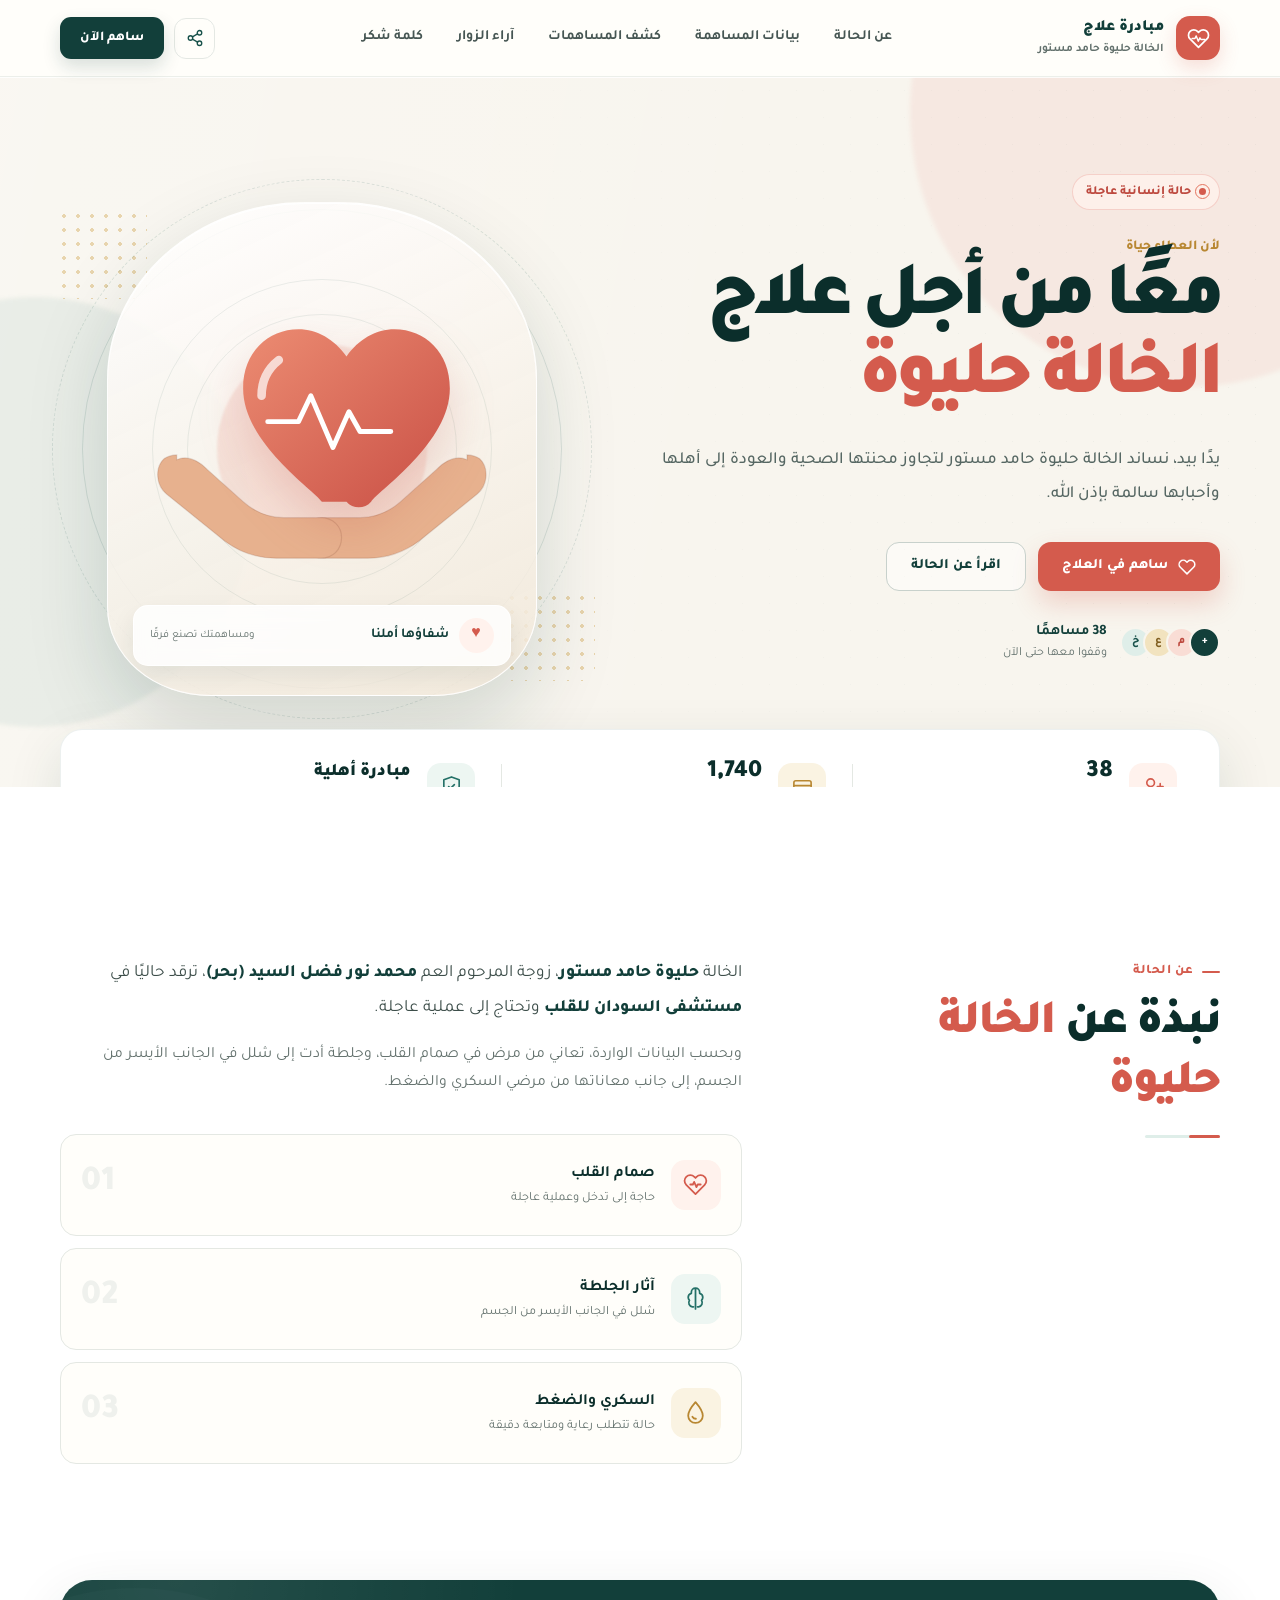
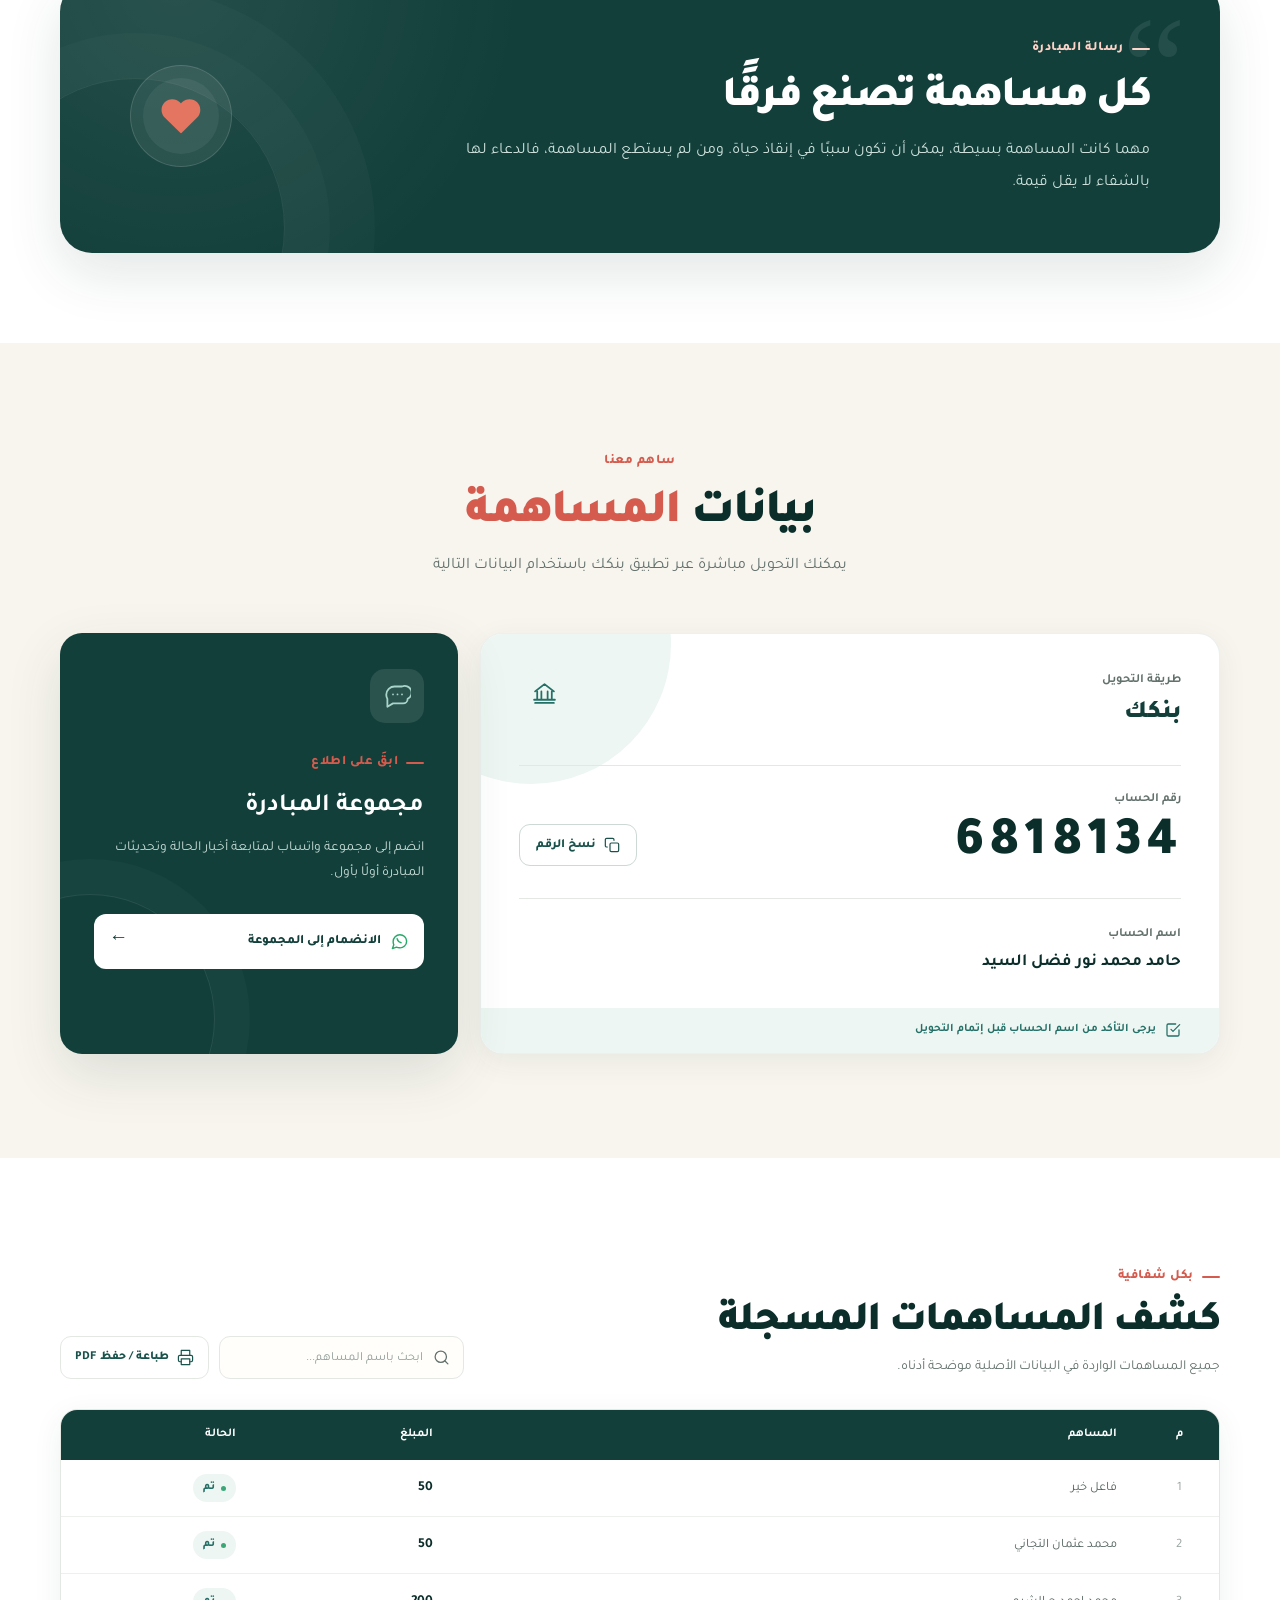
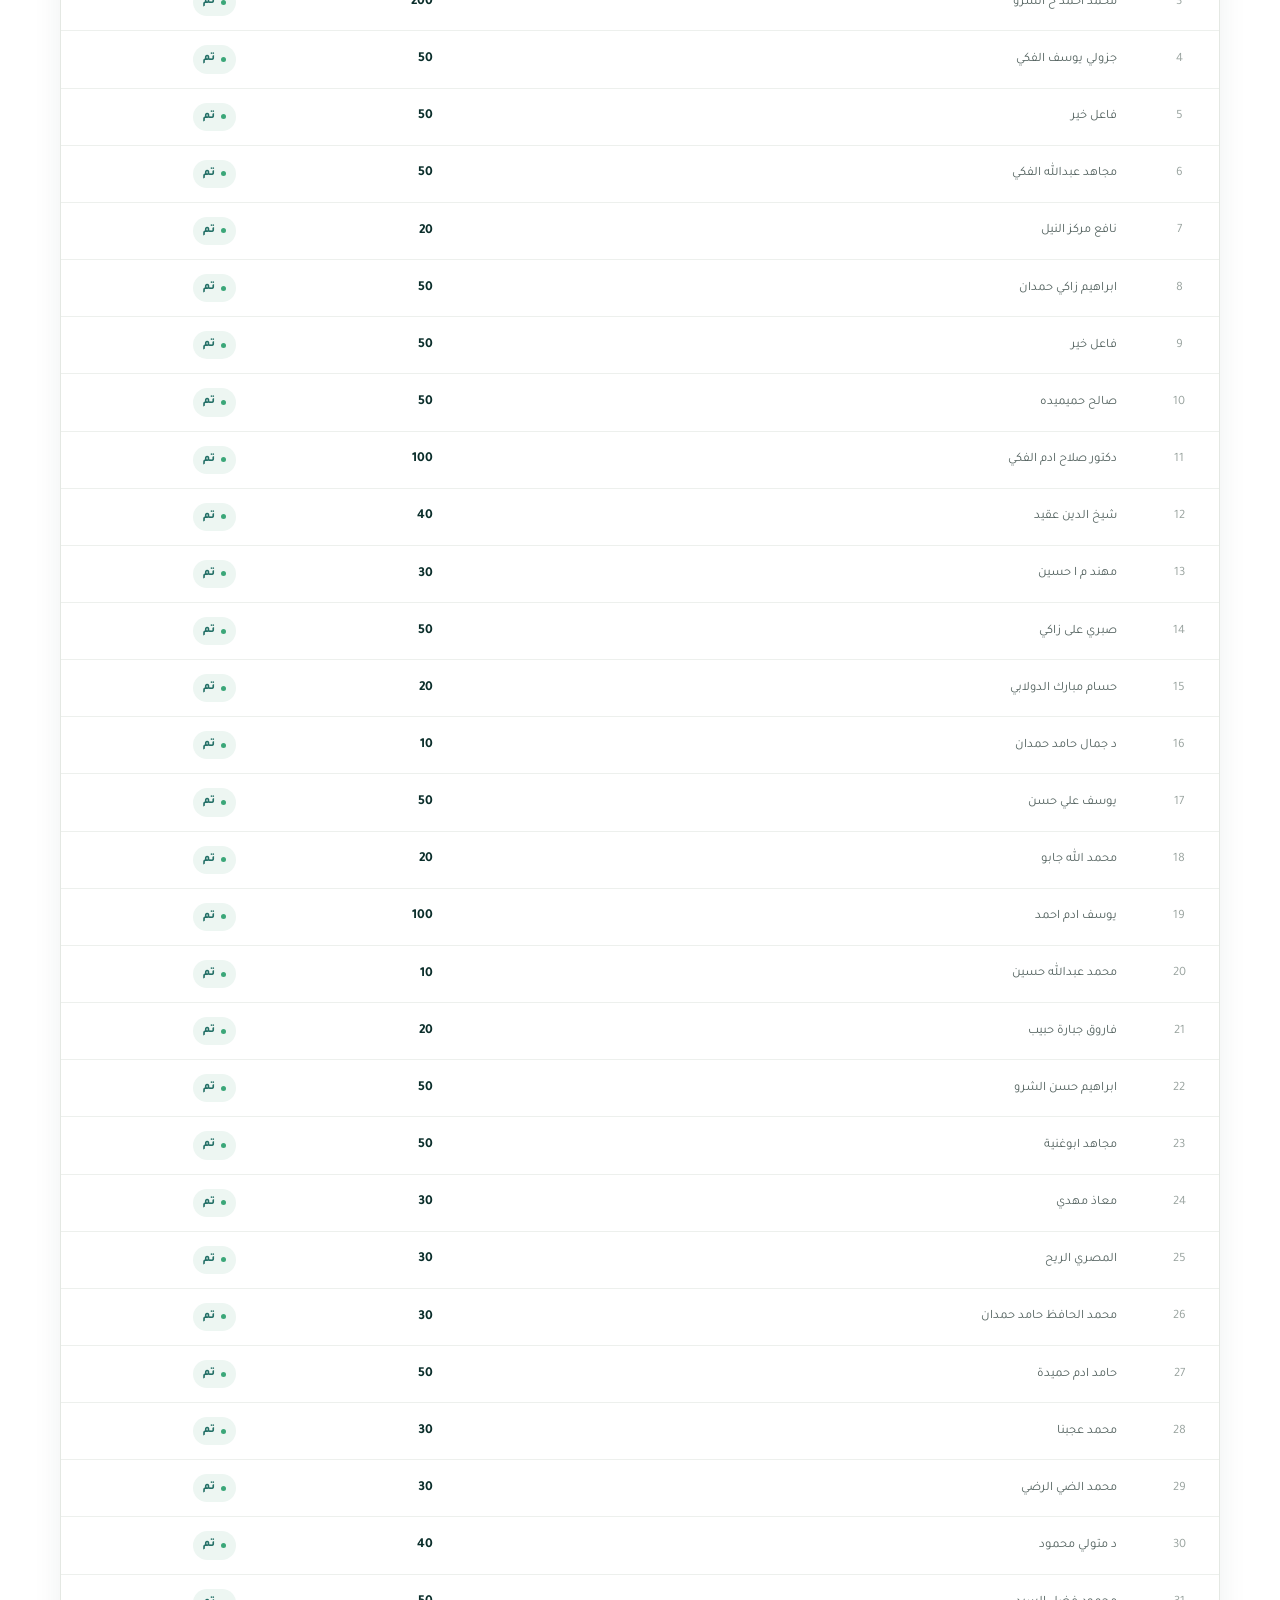
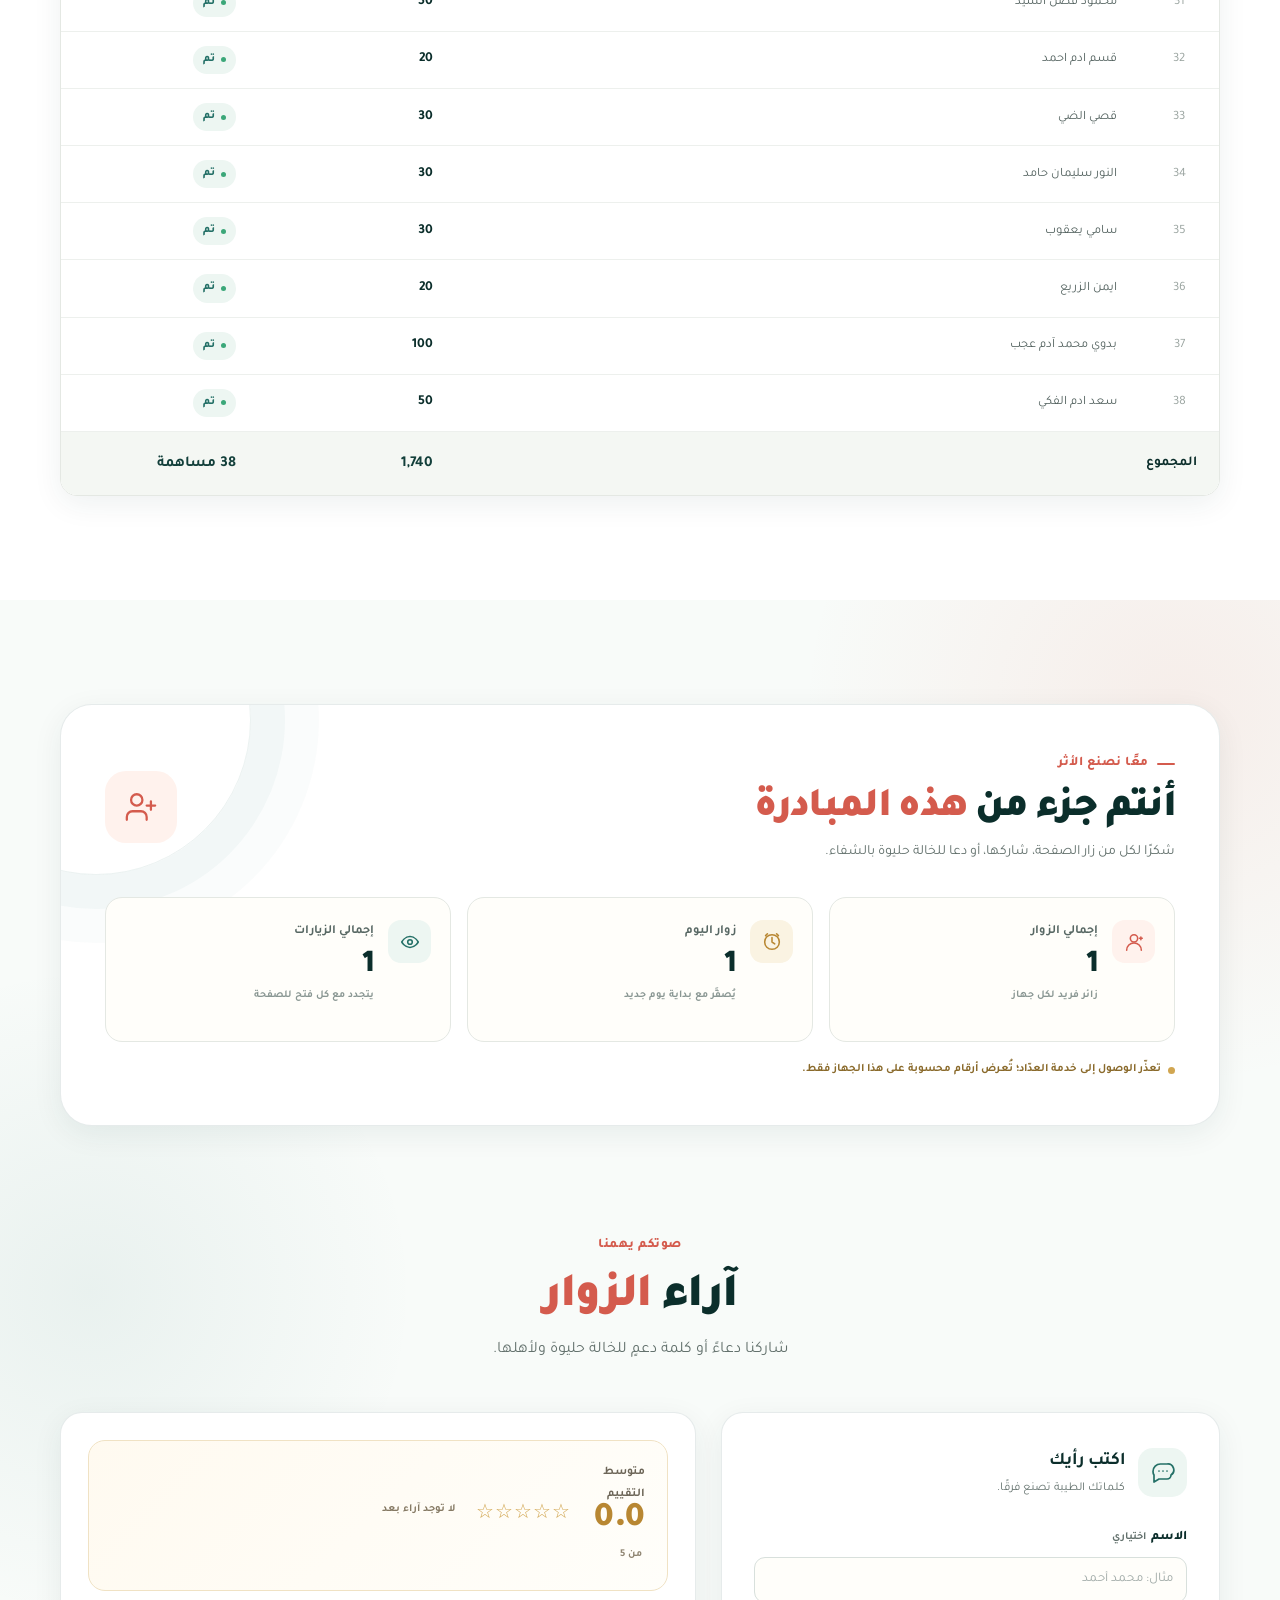
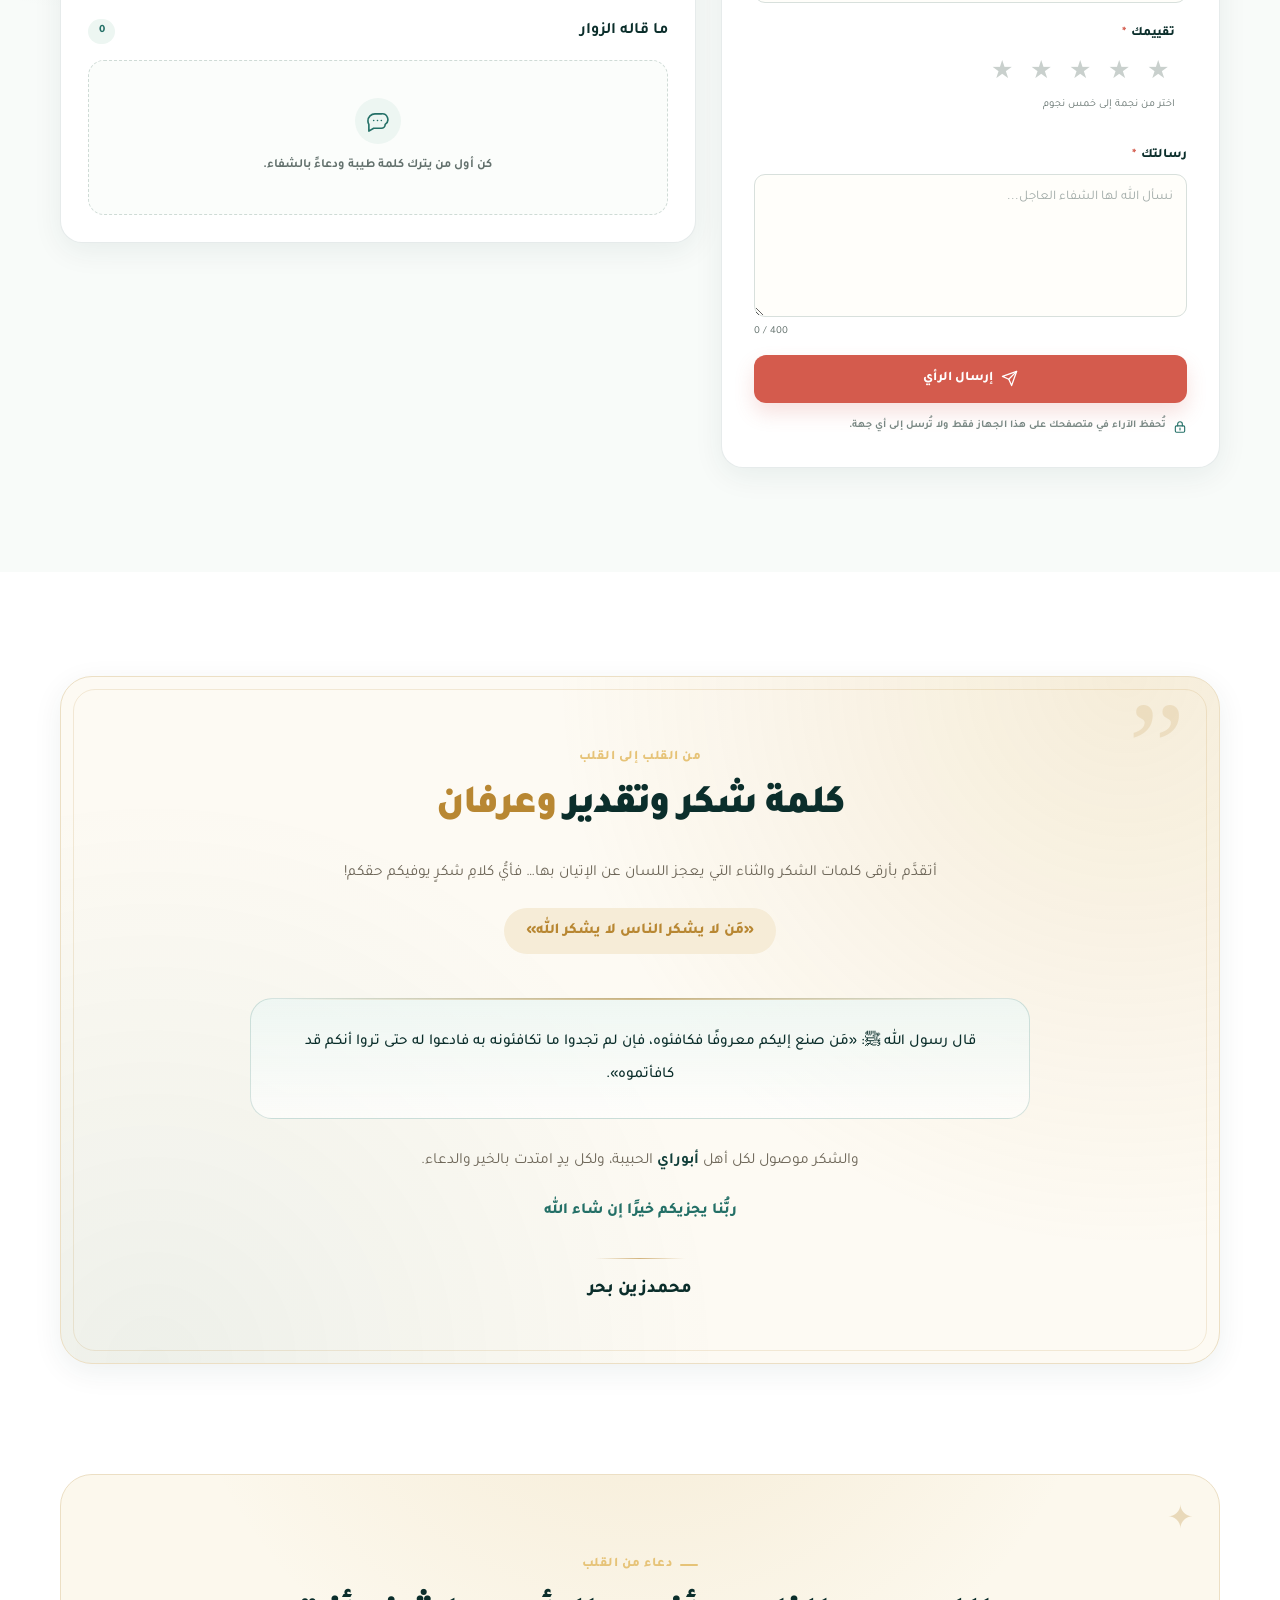
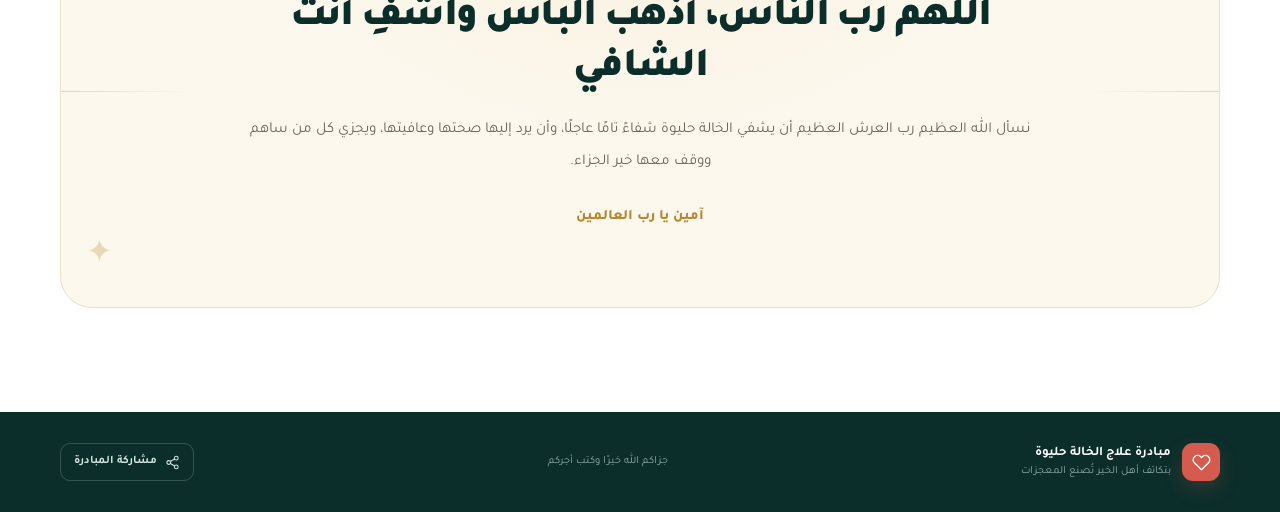
==== commit 1925bd31: "Add visitor counter and local feedback section Co-authored-by: arena-agent <297053741+arena-agent@us" ====
--- a/index.html
+++ b/index.html
@@ -33,6 +33,7 @@
         <a href="#story">عن الحالة</a>
         <a href="#contribute">بيانات المساهمة</a>
         <a href="#records">كشف المساهمات</a>
+        <a href="#feedback">آراء الزوار</a>
         <a href="#thanks">كلمة شكر</a>
       </nav>
 
@@ -51,6 +52,7 @@
       <a href="#story">عن الحالة</a>
       <a href="#contribute">بيانات المساهمة</a>
       <a href="#records">كشف المساهمات</a>
+      <a href="#feedback">آراء الزوار</a>
       <a href="#thanks">كلمة شكر</a>
     </nav>
   </header>
@@ -328,6 +330,137 @@
       </div>
     </section>
 
+    <section class="visitor-feedback section" id="feedback" aria-labelledby="feedbackTitle">
+      <div class="container">
+        <div class="visitor-counter reveal">
+          <div class="visitor-counter-heading">
+            <div>
+              <span class="eyebrow">معًا نصنع الأثر</span>
+              <h2>أنتم جزء من <span>هذه المبادرة</span></h2>
+              <p>شكرًا لكل من زار الصفحة، شاركها، أو دعا للخالة حليوة بالشفاء.</p>
+            </div>
+            <span class="visitor-counter-symbol" aria-hidden="true">
+              <svg viewBox="0 0 24 24"><path d="M16 21v-2a4 4 0 0 0-4-4H6a4 4 0 0 0-4 4v2"/><circle cx="9" cy="7" r="4"/><path d="M19 8v6M22 11h-6"/></svg>
+            </span>
+          </div>
+
+          <div class="visitor-stats" aria-label="إحصاءات زوار الصفحة">
+            <article class="visitor-stat-card visitor-stat-unique">
+              <span class="visitor-stat-icon" aria-hidden="true">
+                <svg viewBox="0 0 24 24"><circle cx="12" cy="8" r="4"/><path d="M4 21a8 8 0 0 1 16 0M18 8h3M19.5 6.5v3"/></svg>
+              </span>
+              <div>
+                <span class="visitor-stat-label">إجمالي الزوار</span>
+                <strong class="visitor-stat-value" data-visitor-counter="unique" aria-live="polite">—</strong>
+                <small>زائر فريد لكل جهاز</small>
+              </div>
+            </article>
+            <article class="visitor-stat-card visitor-stat-today">
+              <span class="visitor-stat-icon" aria-hidden="true">
+                <svg viewBox="0 0 24 24"><circle cx="12" cy="12" r="8"/><path d="M12 7v5l3 2M7 3l-2 2M17 3l2 2"/></svg>
+              </span>
+              <div>
+                <span class="visitor-stat-label">زوار اليوم</span>
+                <strong class="visitor-stat-value" data-visitor-counter="today" aria-live="polite">—</strong>
+                <small>يُصفَّر مع بداية يوم جديد</small>
+              </div>
+            </article>
+            <article class="visitor-stat-card visitor-stat-visits">
+              <span class="visitor-stat-icon" aria-hidden="true">
+                <svg viewBox="0 0 24 24"><path d="M3 12s3.3-6 9-6 9 6 9 6-3.3 6-9 6-9-6-9-6Z"/><circle cx="12" cy="12" r="2.5"/></svg>
+              </span>
+              <div>
+                <span class="visitor-stat-label">إجمالي الزيارات</span>
+                <strong class="visitor-stat-value" data-visitor-counter="visits" aria-live="polite">—</strong>
+                <small>يتجدد مع كل فتح للصفحة</small>
+              </div>
+            </article>
+          </div>
+          <p class="counter-status" id="counterStatus" aria-live="polite">جارٍ تحديث الإحصاءات…</p>
+        </div>
+
+        <div class="feedback-heading center-heading reveal">
+          <span class="eyebrow">صوتكم يهمنا</span>
+          <h2 id="feedbackTitle">آراء <span>الزوار</span></h2>
+          <p>شاركنا دعاءً أو كلمة دعمٍ للخالة حليوة ولأهلها.</p>
+        </div>
+
+        <div class="feedback-layout">
+          <form class="feedback-form reveal" id="feedbackForm" novalidate>
+            <div class="feedback-form-heading">
+              <span class="feedback-form-icon" aria-hidden="true">
+                <svg viewBox="0 0 24 24"><path d="M20 15a4 4 0 0 1-4 4H8l-5 3v-7a7 7 0 0 1-1-3.6A7.4 7.4 0 0 1 9.5 4H16a6 6 0 0 1 4 11Z"/><path d="M8 11h.01M12 11h.01M16 11h.01"/></svg>
+              </span>
+              <div><h3>اكتب رأيك</h3><p>كلماتك الطيبة تصنع فرقًا.</p></div>
+            </div>
+
+            <div class="form-field">
+              <label for="feedbackName">الاسم <small>اختياري</small></label>
+              <input id="feedbackName" name="name" type="text" maxlength="80" autocomplete="name" placeholder="مثال: محمد أحمد">
+            </div>
+
+            <fieldset class="rating-field">
+              <legend>تقييمك <span aria-hidden="true">*</span></legend>
+              <div class="rating-options" role="radiogroup" aria-describedby="feedbackRatingHint">
+                <input id="rating1" name="rating" type="radio" value="1">
+                <label for="rating1" aria-label="نجمة واحدة"><span aria-hidden="true">★</span></label>
+                <input id="rating2" name="rating" type="radio" value="2">
+                <label for="rating2" aria-label="نجمتان"><span aria-hidden="true">★</span></label>
+                <input id="rating3" name="rating" type="radio" value="3">
+                <label for="rating3" aria-label="ثلاث نجوم"><span aria-hidden="true">★</span></label>
+                <input id="rating4" name="rating" type="radio" value="4">
+                <label for="rating4" aria-label="أربع نجوم"><span aria-hidden="true">★</span></label>
+                <input id="rating5" name="rating" type="radio" value="5">
+                <label for="rating5" aria-label="خمس نجوم"><span aria-hidden="true">★</span></label>
+              </div>
+              <small class="rating-hint" id="feedbackRatingHint">اختر من نجمة إلى خمس نجوم</small>
+            </fieldset>
+
+            <div class="form-field message-field">
+              <label for="feedbackMessage">رسالتك <span aria-hidden="true">*</span></label>
+              <textarea id="feedbackMessage" name="message" rows="5" maxlength="400" required placeholder="نسأل الله لها الشفاء العاجل..." aria-describedby="feedbackCharacters"></textarea>
+              <small class="character-count" id="feedbackCharacters">0 / 400</small>
+            </div>
+
+            <p class="feedback-alert feedback-error" id="feedbackError" role="alert" hidden></p>
+            <p class="feedback-alert feedback-success" id="feedbackSuccess" role="status" hidden>شكرًا لك، تم حفظ رأيك.</p>
+            <button class="feedback-submit" type="submit">
+              <svg viewBox="0 0 24 24" aria-hidden="true"><path d="m22 2-7 20-4-9-9-4Z"/><path d="M22 2 11 13"/></svg>
+              إرسال الرأي
+            </button>
+            <p class="feedback-privacy">
+              <svg viewBox="0 0 24 24" aria-hidden="true"><rect x="4" y="10" width="16" height="11" rx="2"/><path d="M8 10V7a4 4 0 0 1 8 0v3M12 14v3"/></svg>
+              تُحفظ الآراء في متصفحك على هذا الجهاز فقط ولا تُرسل إلى أي جهة.
+            </p>
+          </form>
+
+          <div class="feedback-results reveal reveal-delay">
+            <article class="rating-summary" aria-labelledby="ratingSummaryTitle">
+              <div>
+                <span class="summary-label" id="ratingSummaryTitle">متوسط التقييم</span>
+                <strong class="summary-number" id="ratingAverage">0.0</strong>
+                <span class="summary-out-of">من 5</span>
+              </div>
+              <div class="summary-stars" id="summaryStars" aria-label="لا توجد تقييمات بعد">☆☆☆☆☆</div>
+              <p id="reviewCount">لا توجد آراء بعد</p>
+            </article>
+
+            <div class="reviews-list-heading">
+              <h3>ما قاله الزوار</h3>
+              <span id="reviewListCount">0</span>
+            </div>
+            <div class="feedback-empty" id="feedbackEmpty">
+              <span aria-hidden="true">
+                <svg viewBox="0 0 24 24"><path d="M20 15a4 4 0 0 1-4 4H8l-5 3v-7a7 7 0 0 1-1-3.6A7.4 7.4 0 0 1 9.5 4H16a6 6 0 0 1 4 11Z"/><path d="M8 11h.01M12 11h.01M16 11h.01"/></svg>
+              </span>
+              <p>كن أول من يترك كلمة طيبة ودعاءً بالشفاء.</p>
+            </div>
+            <div class="reviews-list" id="reviewsList" aria-live="polite"></div>
+          </div>
+        </div>
+      </div>
+    </section>
+
     <section class="thanks section" id="thanks" aria-labelledby="thanksTitle">
       <div class="container">
         <div class="thanks-card reveal">
--- a/style.css
+++ b/style.css
@@ -45,7 +45,7 @@
 }
 body.menu-open { overflow: hidden; }
 a { color: inherit; }
-button, input { font: inherit; }
+button, input, textarea { font: inherit; }
 button { color: inherit; }
 svg { display: block; }
 ::selection { background: var(--coral-100); color: var(--green-950); }
@@ -203,6 +203,11 @@
 .menu-button[aria-expanded="true"] span:nth-child(3) { transform: translateY(-6px) rotate(-45deg); }
 .mobile-nav { padding: 8px 20px 20px; border-top: 1px solid var(--line); background: var(--paper); }
 .mobile-nav a { display: block; padding: 10px 0; color: var(--green-900); font-weight: 700; text-decoration: none; }
+
+@media (max-width: 940px) {
+  .desktop-nav, .header-actions > .share-button { display: none; }
+  .menu-button { display: grid; }
+}
 
 /* ---------- Hero ---------- */
 .hero {
@@ -563,6 +568,305 @@
 tfoot th, tfoot td { padding-top: 18px; padding-bottom: 18px; color: var(--green-950); font-size: .85rem; }
 tfoot td strong { color: var(--green-900); font-size: .95rem; }
 .no-results { margin: 0; padding: 35px; color: var(--muted); text-align: center; }
+
+/* ---------- Visitors & feedback ---------- */
+.visitor-feedback {
+  background:
+    radial-gradient(circle at 92% 7%, rgba(228,117,96,.1), transparent 20%),
+    radial-gradient(circle at 7% 44%, rgba(36,112,103,.07), transparent 22%),
+    #f8fbf9;
+}
+.visitor-counter {
+  position: relative;
+  overflow: hidden;
+  padding: 44px;
+  border: 1px solid rgba(18,63,58,.1);
+  border-radius: var(--radius-lg);
+  background: var(--white);
+  box-shadow: var(--shadow-sm);
+}
+.visitor-counter::before {
+  position: absolute;
+  top: -140px;
+  left: -120px;
+  width: 310px;
+  height: 310px;
+  border: 1px solid rgba(36,112,103,.09);
+  border-radius: 50%;
+  content: "";
+  box-shadow: 0 0 0 34px rgba(36,112,103,.035), 0 0 0 68px rgba(36,112,103,.02);
+}
+.visitor-counter-heading {
+  position: relative;
+  z-index: 1;
+  display: flex;
+  align-items: center;
+  justify-content: space-between;
+  gap: 25px;
+  margin-bottom: 32px;
+}
+.visitor-counter-heading h2 { margin: 7px 0 4px; font-size: clamp(1.8rem, 3.5vw, 2.55rem); }
+.visitor-counter-heading p { margin: 0; color: var(--muted); font-size: .88rem; }
+.visitor-counter-symbol {
+  display: grid;
+  width: 72px;
+  height: 72px;
+  flex: 0 0 auto;
+  place-items: center;
+  border-radius: 21px;
+  background: var(--coral-50);
+  color: var(--coral-600);
+}
+.visitor-counter-symbol svg, .visitor-stat-icon svg {
+  fill: none;
+  stroke: currentColor;
+  stroke-linecap: round;
+  stroke-linejoin: round;
+}
+.visitor-counter-symbol svg { width: 34px; stroke-width: 1.6; }
+.visitor-stats {
+  position: relative;
+  z-index: 1;
+  display: grid;
+  grid-template-columns: repeat(3, 1fr);
+  gap: 16px;
+}
+.visitor-stat-card {
+  display: flex;
+  min-height: 145px;
+  align-items: flex-start;
+  gap: 14px;
+  padding: 22px 19px;
+  border: 1px solid var(--line);
+  border-radius: 17px;
+  background: #fffefa;
+  transition: transform .22s ease, box-shadow .22s ease, border-color .22s ease;
+}
+.visitor-stat-card:hover { border-color: #c7d9d3; box-shadow: 0 12px 24px rgba(16,58,53,.07); transform: translateY(-3px); }
+.visitor-stat-icon {
+  display: grid;
+  width: 43px;
+  height: 43px;
+  flex: 0 0 auto;
+  place-items: center;
+  border-radius: 13px;
+}
+.visitor-stat-icon svg { width: 22px; stroke-width: 1.7; }
+.visitor-stat-unique .visitor-stat-icon { background: var(--coral-50); color: var(--coral-600); }
+.visitor-stat-today .visitor-stat-icon { background: #faf3e2; color: var(--gold-600); }
+.visitor-stat-visits .visitor-stat-icon { background: var(--green-50); color: var(--green-700); }
+.visitor-stat-label, .visitor-stat-card small { display: block; }
+.visitor-stat-label { color: #586864; font-size: .78rem; font-weight: 700; }
+.visitor-stat-value {
+  display: block;
+  min-height: 44px;
+  margin: 1px 0 -1px;
+  color: var(--green-950);
+  font-size: 2rem;
+  font-weight: 900;
+  letter-spacing: -.03em;
+  line-height: 1.4;
+}
+.visitor-stat-card small { color: #8a9793; font-size: .66rem; font-weight: 600; line-height: 1.5; }
+.counter-status {
+  position: relative;
+  z-index: 1;
+  display: flex;
+  align-items: center;
+  gap: 7px;
+  margin: 18px 0 0;
+  color: var(--green-700);
+  font-size: .71rem;
+  font-weight: 600;
+}
+.counter-status::before { width: 7px; height: 7px; border-radius: 50%; background: #4aad80; content: ""; }
+.counter-status.is-fallback { color: #8a6a2b; }
+.counter-status.is-fallback::before { background: var(--gold-500); }
+.feedback-heading { margin-top: 105px; margin-bottom: 48px; }
+.feedback-layout {
+  display: grid;
+  grid-template-columns: minmax(0, .88fr) minmax(0, 1.12fr);
+  align-items: start;
+  gap: 25px;
+}
+.feedback-form, .feedback-results {
+  border: 1px solid rgba(18,63,58,.1);
+  border-radius: var(--radius-md);
+  background: var(--white);
+  box-shadow: var(--shadow-sm);
+}
+.feedback-form { padding: 32px; }
+.feedback-form-heading { display: flex; align-items: center; gap: 13px; margin-bottom: 27px; }
+.feedback-form-icon {
+  display: grid;
+  width: 49px;
+  height: 49px;
+  flex: 0 0 auto;
+  place-items: center;
+  border-radius: 15px;
+  background: var(--green-50);
+  color: var(--green-700);
+}
+.feedback-form-icon svg, .feedback-privacy svg { fill: none; stroke: currentColor; stroke-linecap: round; stroke-linejoin: round; }
+.feedback-form-icon svg { width: 24px; stroke-width: 1.7; }
+.feedback-form-heading h3, .reviews-list-heading h3 { margin: 0; color: var(--green-950); font-size: 1.12rem; }
+.feedback-form-heading p { margin: 0; color: var(--muted); font-size: .75rem; }
+.form-field, .rating-field { margin: 0 0 19px; }
+.form-field label, .rating-field legend {
+  display: flex;
+  align-items: baseline;
+  gap: 5px;
+  margin-bottom: 7px;
+  padding: 0;
+  color: var(--green-950);
+  font-size: .81rem;
+  font-weight: 800;
+}
+.form-field label small { color: var(--muted); font-size: .68rem; font-weight: 600; }
+.form-field label > span, .rating-field legend span { color: var(--coral-600); }
+.form-field input, .form-field textarea {
+  width: 100%;
+  border: 1px solid #d8e0dc;
+  border-radius: 11px;
+  outline: 0;
+  background: #fffefa;
+  color: var(--ink);
+  font-size: .83rem;
+  transition: border-color .2s ease, box-shadow .2s ease, background .2s ease;
+}
+.form-field input { min-height: 46px; padding: 9px 13px; }
+.form-field textarea { display: block; min-height: 119px; padding: 11px 13px; resize: vertical; line-height: 1.8; }
+.form-field input::placeholder, .form-field textarea::placeholder { color: #a0aaa7; }
+.form-field input:focus, .form-field textarea:focus { border-color: var(--green-700); background: var(--white); box-shadow: 0 0 0 3px rgba(36,112,103,.1); }
+.rating-field { border: 0; }
+.rating-options { display: flex; width: max-content; gap: 4px; direction: ltr; }
+.rating-options input {
+  position: absolute;
+  width: 1px;
+  height: 1px;
+  overflow: hidden;
+  opacity: 0;
+}
+.rating-options label {
+  display: grid;
+  width: 35px;
+  height: 35px;
+  cursor: pointer;
+  place-items: center;
+  border-radius: 10px;
+  color: #c9d0cd;
+  font-size: 1.55rem;
+  line-height: 1;
+  transition: color .16s ease, background .16s ease, transform .16s ease;
+}
+.rating-options label:hover { background: #fff7e8; color: var(--gold-500); transform: translateY(-1px); }
+.rating-options label.is-selected { color: var(--gold-500); }
+.rating-options input:focus-visible + label { outline: 3px solid rgba(36,112,103,.22); outline-offset: 2px; }
+.rating-hint { display: block; margin-top: 3px; color: var(--muted); font-size: .67rem; }
+.message-field { position: relative; margin-bottom: 13px; }
+.character-count { display: block; margin-top: 5px; color: var(--muted); font-size: .67rem; text-align: left; direction: ltr; }
+.feedback-alert { margin: 0 0 12px; padding: 8px 11px; border-radius: 9px; font-size: .73rem; font-weight: 700; line-height: 1.6; }
+.feedback-error { border: 1px solid #f1c9c1; background: var(--coral-50); color: var(--coral-700); }
+.feedback-success { border: 1px solid #bfdfd0; background: var(--green-50); color: var(--green-700); }
+.feedback-submit {
+  display: inline-flex;
+  width: 100%;
+  min-height: 48px;
+  align-items: center;
+  justify-content: center;
+  gap: 8px;
+  cursor: pointer;
+  border: 0;
+  border-radius: 12px;
+  background: var(--coral-600);
+  box-shadow: 0 10px 20px rgba(212,91,77,.18);
+  color: var(--white);
+  font-size: .82rem;
+  font-weight: 800;
+  transition: background .2s ease, box-shadow .2s ease, transform .2s ease;
+}
+.feedback-submit:hover { background: var(--coral-700); box-shadow: 0 13px 24px rgba(212,91,77,.25); transform: translateY(-1px); }
+.feedback-submit svg { width: 17px; fill: none; stroke: currentColor; stroke-linecap: round; stroke-linejoin: round; stroke-width: 1.8; }
+.feedback-privacy { display: flex; align-items: flex-start; gap: 7px; margin: 14px 0 0; color: #7a8884; font-size: .66rem; font-weight: 600; line-height: 1.7; }
+.feedback-privacy svg { width: 14px; flex: 0 0 auto; margin-top: 3px; color: var(--green-700); stroke-width: 1.9; }
+.feedback-results { overflow: hidden; padding: 27px; }
+.rating-summary {
+  display: flex;
+  align-items: center;
+  justify-content: space-between;
+  gap: 20px;
+  padding: 21px 22px;
+  border: 1px solid #f0e2c4;
+  border-radius: 17px;
+  background: linear-gradient(135deg, #fffaf0, #fffefa);
+}
+.summary-label { display: block; color: #6d6658; font-size: .74rem; font-weight: 700; }
+.summary-number { display: inline-block; margin-top: -3px; color: var(--gold-600); font-size: 2.15rem; font-weight: 900; line-height: 1.1; }
+.summary-out-of { margin-right: 3px; color: #8f8572; font-size: .66rem; font-weight: 700; }
+.summary-stars { color: var(--gold-500); font-size: 1.27rem; letter-spacing: 1px; white-space: nowrap; }
+.rating-summary p { flex-basis: 100%; order: 3; margin: -11px 0 0; color: #867a64; font-size: .68rem; font-weight: 600; }
+.reviews-list-heading { display: flex; align-items: center; justify-content: space-between; margin: 26px 0 15px; }
+.reviews-list-heading h3 { font-size: 1rem; }
+.reviews-list-heading > span {
+  display: grid;
+  min-width: 27px;
+  height: 25px;
+  place-items: center;
+  border-radius: 100px;
+  background: var(--green-50);
+  color: var(--green-700);
+  font-size: .7rem;
+  font-weight: 800;
+}
+.feedback-empty { padding: 37px 22px; border: 1px dashed #cfdbd6; border-radius: 16px; background: #fbfdfb; color: var(--muted); text-align: center; }
+.feedback-empty > span {
+  display: grid;
+  width: 46px;
+  height: 46px;
+  margin: 0 auto 10px;
+  place-items: center;
+  border-radius: 50%;
+  background: var(--green-50);
+  color: var(--green-700);
+}
+.feedback-empty svg { width: 23px; fill: none; stroke: currentColor; stroke-linecap: round; stroke-linejoin: round; stroke-width: 1.7; }
+.feedback-empty p { max-width: 290px; margin: 0 auto; font-size: .78rem; font-weight: 600; line-height: 1.8; }
+.reviews-list { display: grid; gap: 11px; }
+.review-card { padding: 17px; border: 1px solid var(--line); border-radius: 15px; background: #fffefa; }
+.review-card-header { display: flex; align-items: center; gap: 10px; }
+.review-avatar {
+  display: grid;
+  width: 36px;
+  height: 36px;
+  flex: 0 0 auto;
+  place-items: center;
+  border-radius: 50%;
+  background: var(--green-100);
+  color: var(--green-800);
+  font-size: .71rem;
+  font-weight: 900;
+}
+.review-meta { min-width: 0; flex: 1; }
+.review-name { display: block; overflow: hidden; color: var(--green-950); font-size: .77rem; font-weight: 800; text-overflow: ellipsis; white-space: nowrap; }
+.review-date { display: block; margin-top: -2px; color: #929d99; font-size: .62rem; font-weight: 600; }
+.review-stars { margin-right: auto; color: var(--gold-500); font-size: .82rem; letter-spacing: 1px; white-space: nowrap; }
+.review-delete {
+  display: grid;
+  width: 29px;
+  height: 29px;
+  flex: 0 0 auto;
+  cursor: pointer;
+  place-items: center;
+  border: 0;
+  border-radius: 8px;
+  background: transparent;
+  color: #a5afab;
+  transition: color .18s ease, background .18s ease;
+}
+.review-delete:hover { background: var(--coral-50); color: var(--coral-600); }
+.review-delete:focus-visible { outline: 3px solid rgba(36,112,103,.2); outline-offset: 1px; }
+.review-delete svg { width: 15px; fill: none; stroke: currentColor; stroke-linecap: round; stroke-linejoin: round; stroke-width: 1.8; }
+.review-message { margin: 12px 0 0; color: #50605c; font-size: .78rem; line-height: 1.85; overflow-wrap: anywhere; }
 
 /* ---------- Thanks ---------- */
 .thanks { padding-bottom: 60px; background: var(--white); }
@@ -836,11 +1140,45 @@
   .toast { bottom: 85px; }
 }
 
+/* ---------- Visitors & feedback responsive ---------- */
+@media (max-width: 840px) {
+  .visitor-stats { grid-template-columns: 1fr; }
+  .visitor-stat-card { min-height: 0; align-items: center; }
+  .feedback-layout { grid-template-columns: 1fr; }
+  .feedback-results { min-height: 400px; }
+}
+
+@media (max-width: 620px) {
+  .visitor-feedback { padding-top: 62px; }
+  .visitor-counter { padding: 26px 18px; border-radius: 22px; }
+  .visitor-counter-heading { align-items: flex-start; gap: 13px; margin-bottom: 23px; }
+  .visitor-counter-heading h2 { font-size: 1.7rem; }
+  .visitor-counter-heading p { font-size: .77rem; line-height: 1.7; }
+  .visitor-counter-symbol { width: 51px; height: 51px; border-radius: 15px; }
+  .visitor-counter-symbol svg { width: 25px; }
+  .visitor-stats { gap: 10px; }
+  .visitor-stat-card { gap: 12px; padding: 15px; border-radius: 14px; }
+  .visitor-stat-icon { width: 39px; height: 39px; border-radius: 11px; }
+  .visitor-stat-value { min-height: 37px; font-size: 1.68rem; }
+  .visitor-stat-card small { font-size: .62rem; }
+  .counter-status { margin-top: 14px; font-size: .64rem; line-height: 1.6; }
+  .feedback-heading { margin-top: 72px; margin-bottom: 31px; }
+  .feedback-form { padding: 24px 18px; border-radius: 18px; }
+  .feedback-form-heading { margin-bottom: 22px; }
+  .feedback-results { padding: 18px; border-radius: 18px; }
+  .rating-summary { flex-wrap: wrap; gap: 9px; padding: 17px; }
+  .summary-number { font-size: 1.9rem; }
+  .summary-stars { font-size: 1.1rem; }
+  .reviews-list-heading { margin-top: 22px; }
+  .review-card { padding: 14px; }
+  .review-stars { display: none; }
+}
+
 /* ---------- Print ---------- */
 @media print {
   @page { size: A4; margin: 12mm; }
   body { padding: 0; background: #fff; color: #000; font-size: 11pt; }
-  .site-header, .hero, .story, .message-section, .contribution, .search-box, .print-button, .thanks, .prayer, .site-footer, .mobile-contribute-bar, .toast { display: none !important; }
+  .site-header, .hero, .story, .message-section, .contribution, .visitor-feedback, .search-box, .print-button, .thanks, .prayer, .site-footer, .mobile-contribute-bar, .toast { display: none !important; }
   .records { padding: 0; }
   .records-header { display: block; margin: 0 0 14px; }
   .records-header .eyebrow, .records-header p { display: none; }
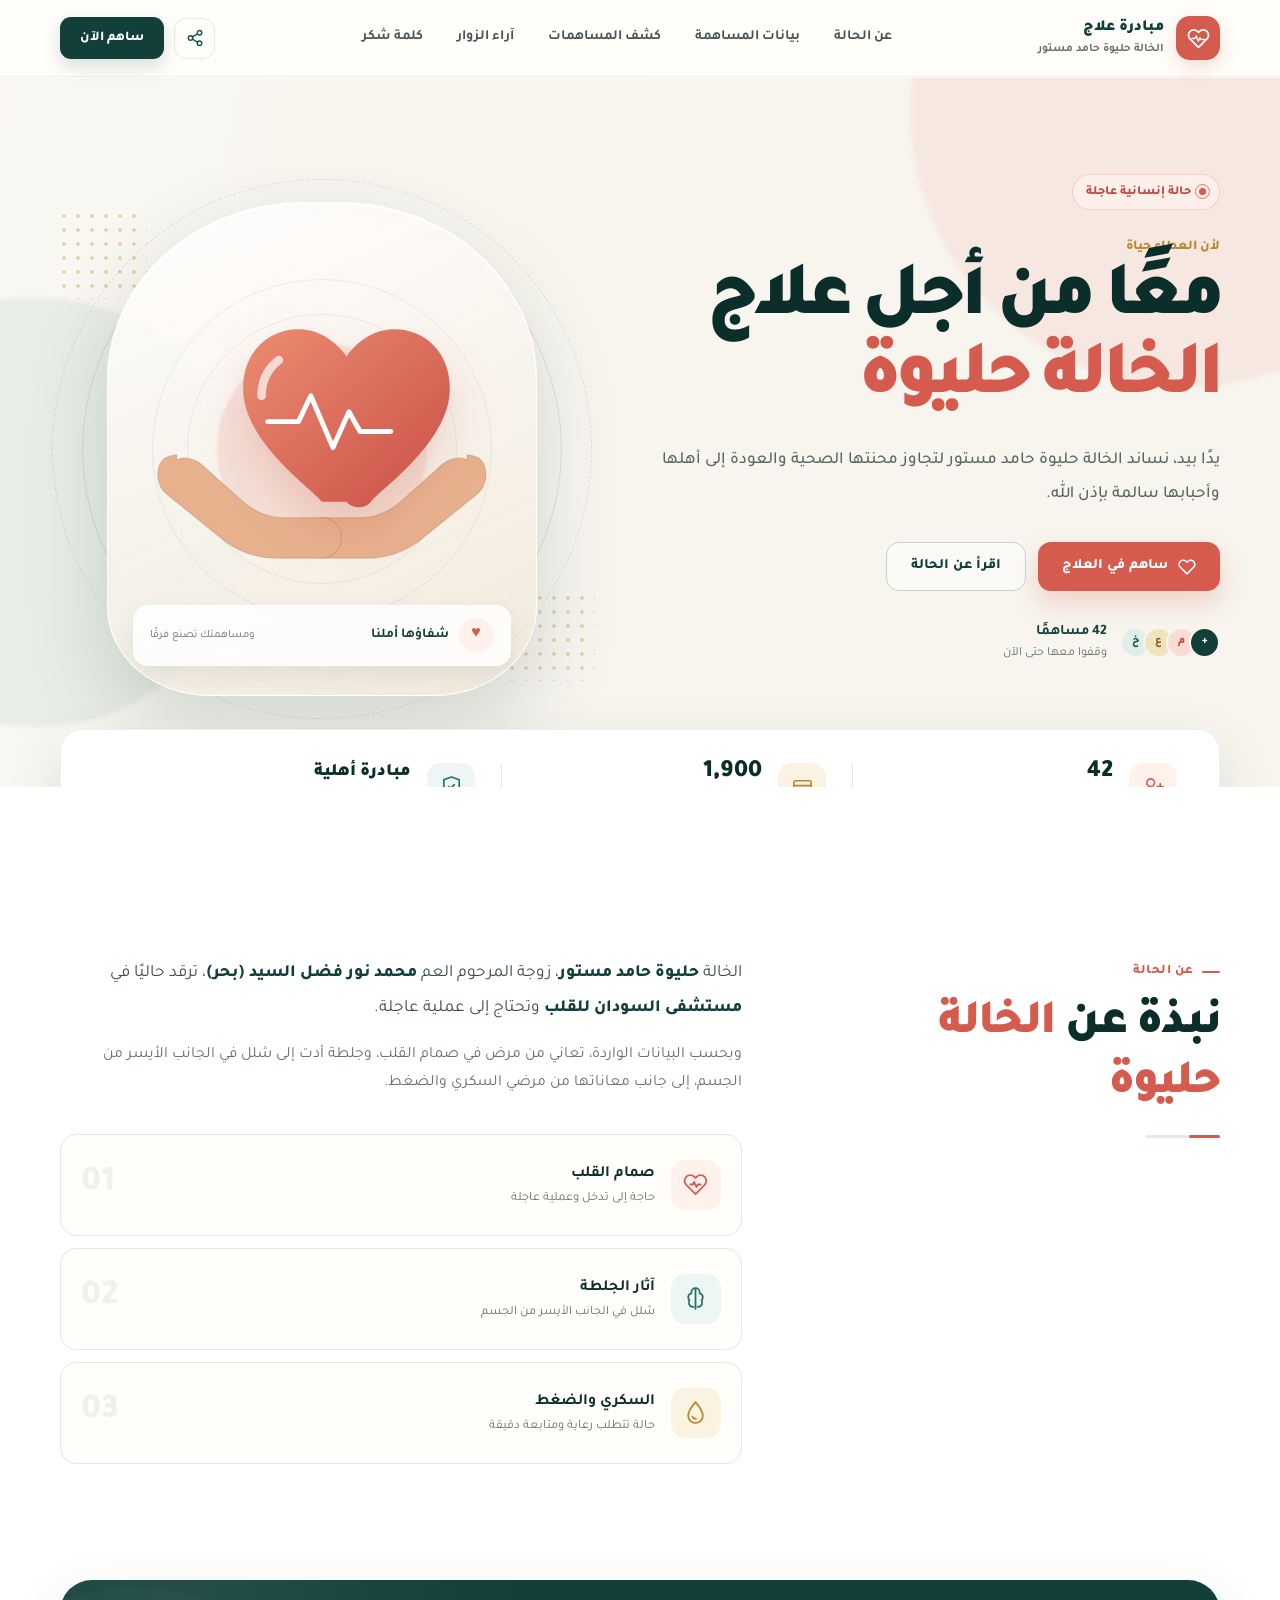
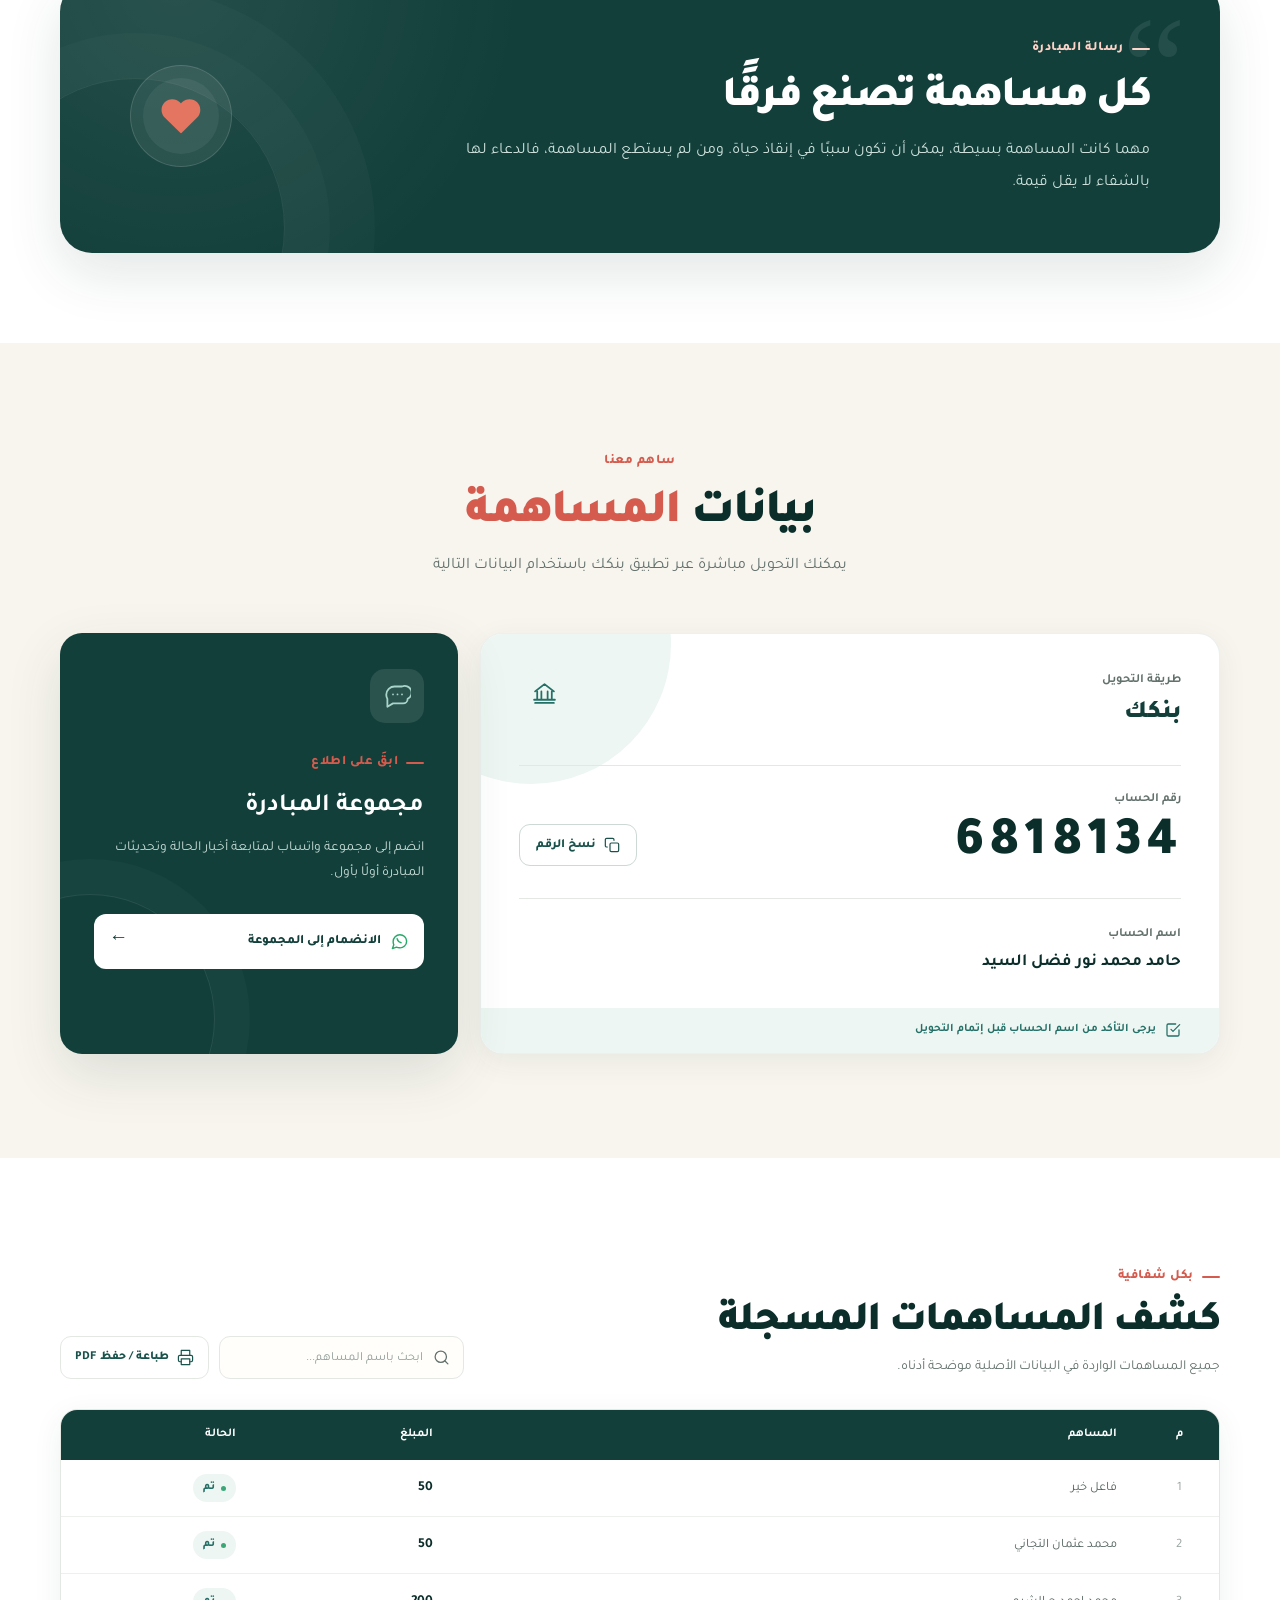
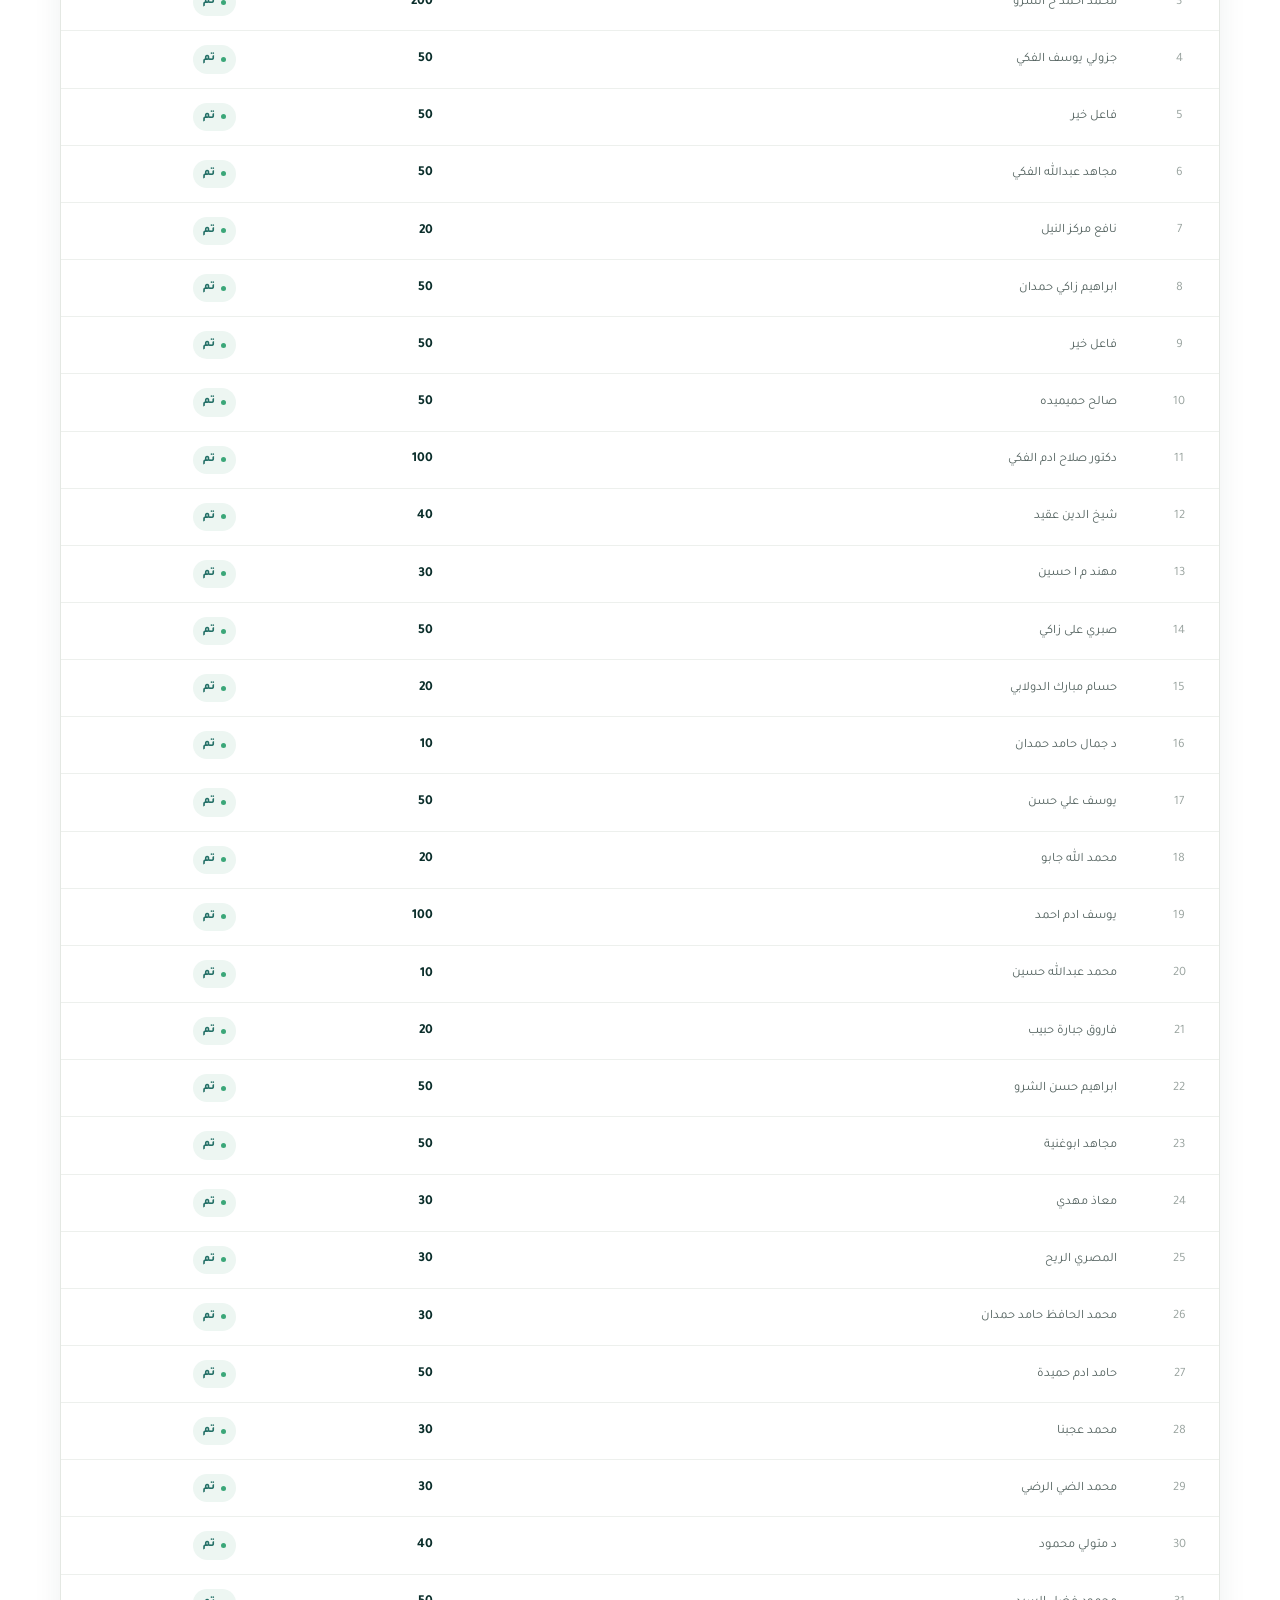
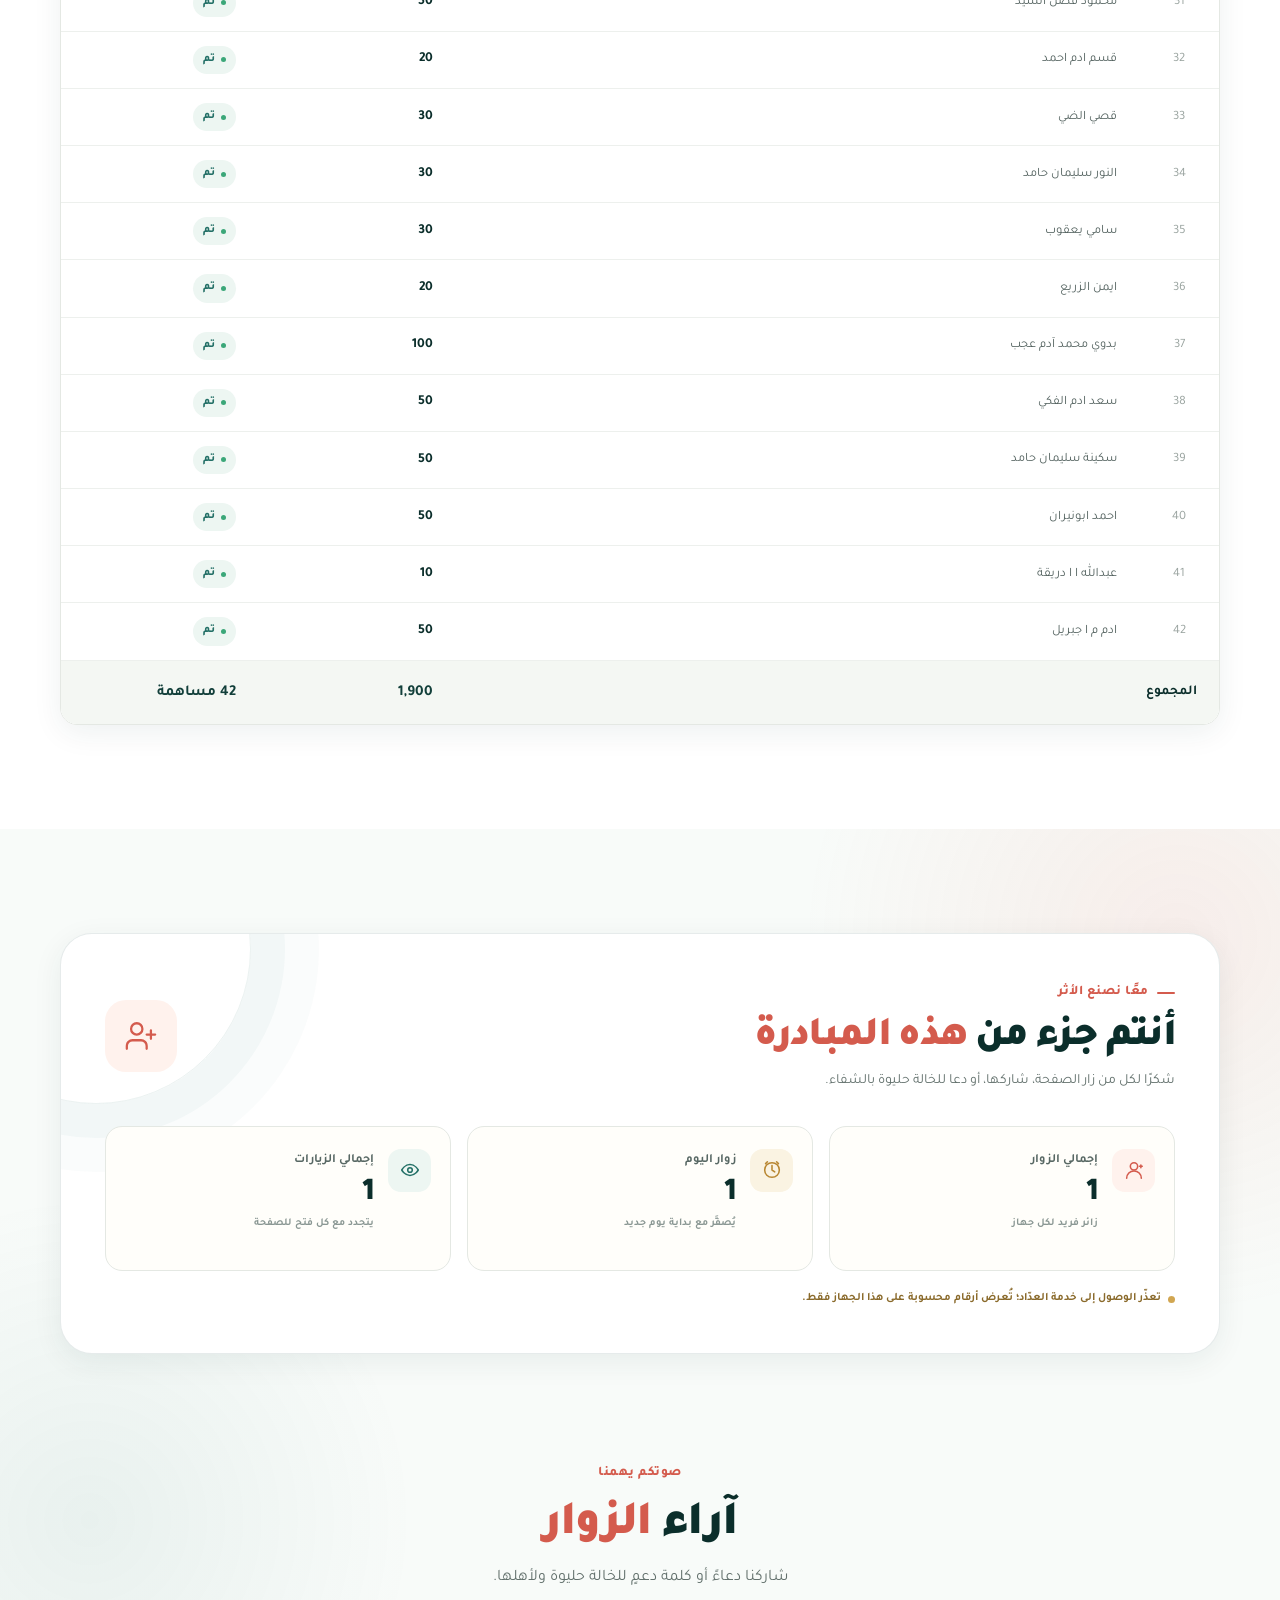
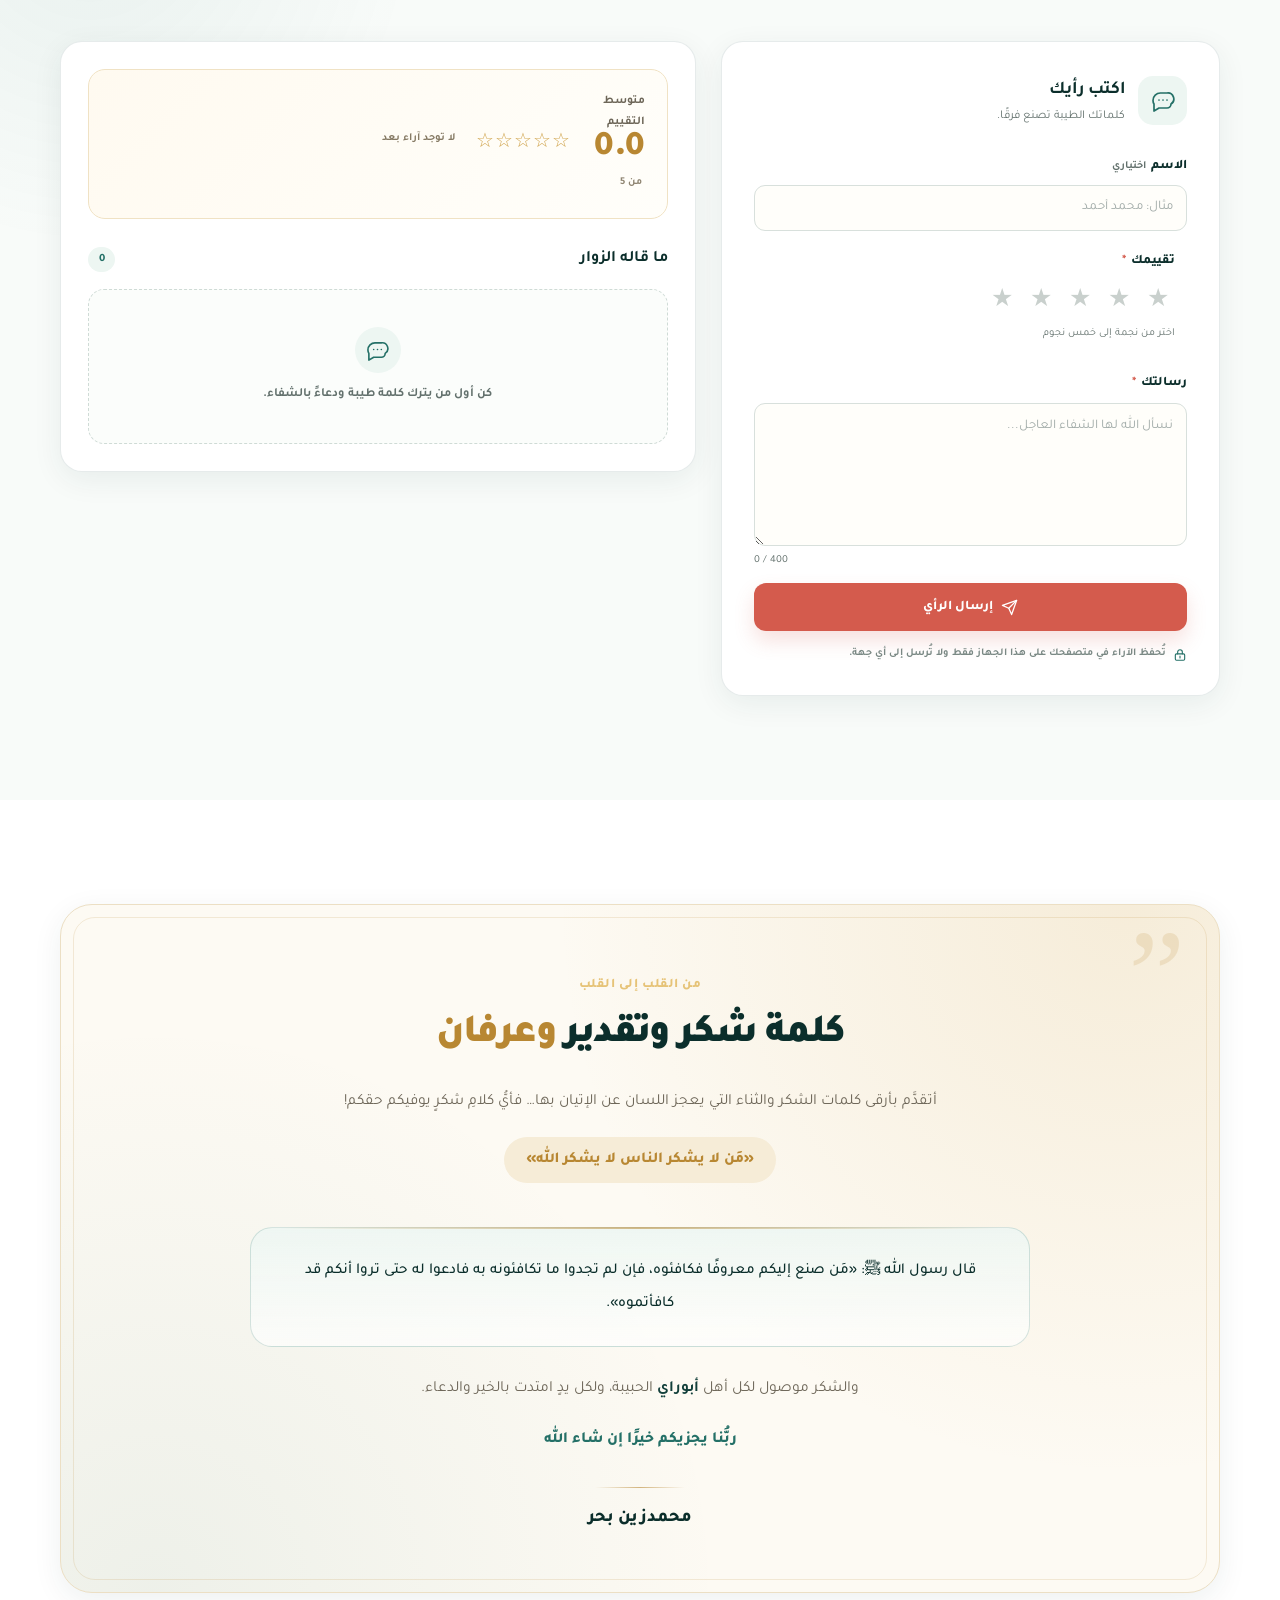
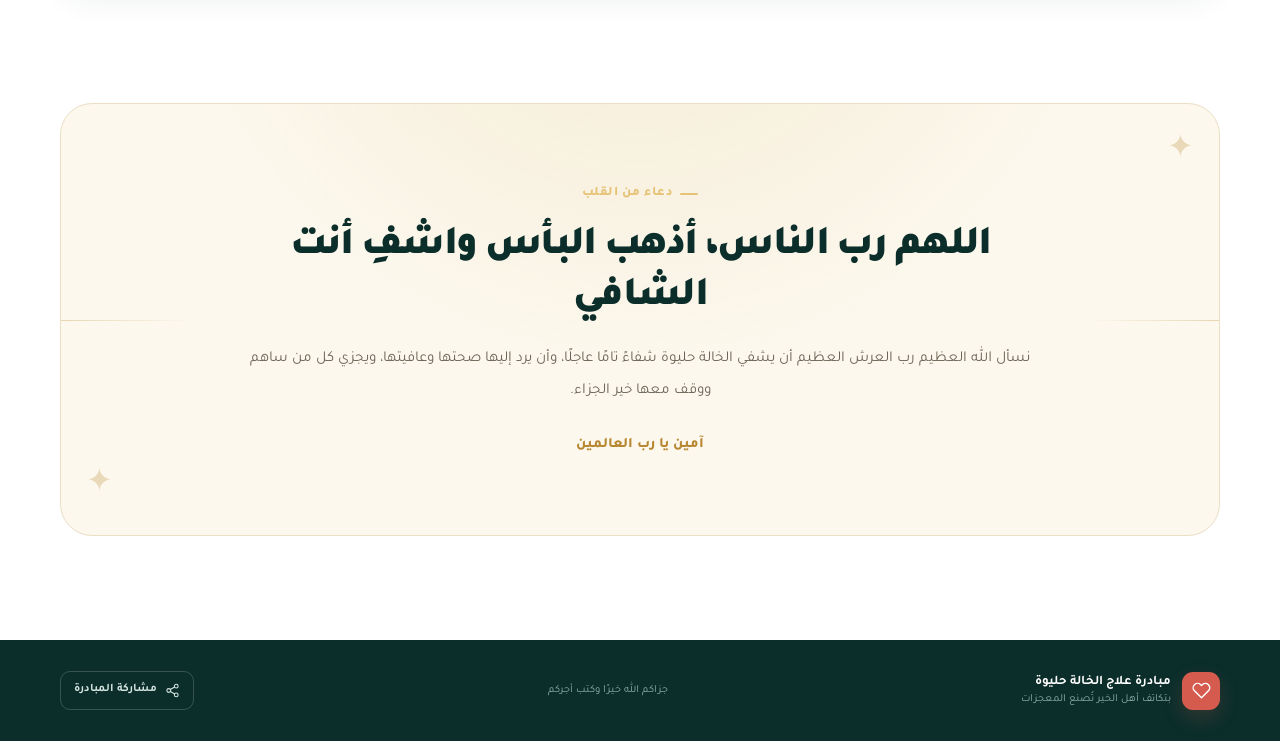
==== commit c74e1e3b: "Rename index (1).html to index.html" ====
--- a/index.html
+++ b/index.html
@@ -83,7 +83,7 @@
             <div class="support-faces" aria-hidden="true">
               <span>خ</span><span>ع</span><span>م</span><span>+</span>
             </div>
-            <p><strong>38 مساهمًا</strong><br>وقفوا معها حتى الآن</p>
+            <p><strong>42 مساهمًا</strong><br>وقفوا معها حتى الآن</p>
           </div>
         </div>
 
@@ -121,14 +121,14 @@
           <span class="stat-icon stat-icon-coral" aria-hidden="true">
             <svg viewBox="0 0 24 24"><path d="M16 21v-2a4 4 0 0 0-4-4H6a4 4 0 0 0-4 4v2"/><circle cx="9" cy="7" r="4"/><path d="M19 8v6M22 11h-6"/></svg>
           </span>
-          <div><strong>38</strong><small>مساهمة مؤكدة</small></div>
+          <div><strong>42</strong><small>مساهمة مؤكدة</small></div>
         </article>
         <div class="stat-separator" aria-hidden="true"></div>
         <article class="quick-stat">
           <span class="stat-icon stat-icon-gold" aria-hidden="true">
             <svg viewBox="0 0 24 24"><rect x="3" y="5" width="18" height="14" rx="2"/><path d="M3 10h18M16 15h2"/></svg>
           </span>
-          <div><strong>1,740</strong><small>إجمالي المساهمات المسجلة</small></div>
+          <div><strong>1,900</strong><small>إجمالي المساهمات المسجلة</small></div>
         </article>
         <div class="stat-separator" aria-hidden="true"></div>
         <article class="quick-stat quick-stat-text">
@@ -320,9 +320,13 @@
               <tr><td data-label="م">36</td><td data-label="المساهم">ايمن الزريع</td><td data-label="المبلغ"><b>20</b></td><td data-label="الحالة"><span class="status-badge">تم</span></td></tr>
               <tr><td data-label="م">37</td><td data-label="المساهم">بدوي محمد آدم عجب</td><td data-label="المبلغ"><b>100</b></td><td data-label="الحالة"><span class="status-badge">تم</span></td></tr>
               <tr><td data-label="م">38</td><td data-label="المساهم">سعد ادم الفكي</td><td data-label="المبلغ"><b>50</b></td><td data-label="الحالة"><span class="status-badge">تم</span></td></tr>
+              <tr><td data-label="م">39</td><td data-label="المساهم">سكينة سليمان حامد</td><td data-label="المبلغ"><b>50</b></td><td data-label="الحالة"><span class="status-badge">تم</span></td></tr>
+              <tr><td data-label="م">40</td><td data-label="المساهم">احمد ابونيران</td><td data-label="المبلغ"><b>50</b></td><td data-label="الحالة"><span class="status-badge">تم</span></td></tr>
+              <tr><td data-label="م">41</td><td data-label="المساهم">عبدالله ا ا دريقة</td><td data-label="المبلغ"><b>10</b></td><td data-label="الحالة"><span class="status-badge">تم</span></td></tr>
+              <tr><td data-label="م">42</td><td data-label="المساهم">ادم م ا جبريل</td><td data-label="المبلغ"><b>50</b></td><td data-label="الحالة"><span class="status-badge">تم</span></td></tr>
             </tbody>
             <tfoot>
-              <tr><th colspan="2" scope="row">المجموع</th><td><strong>1,740</strong></td><td><strong>38 مساهمة</strong></td></tr>
+              <tr><th colspan="2" scope="row">المجموع</th><td><strong>1,900</strong></td><td><strong>42 مساهمة</strong></td></tr>
             </tfoot>
           </table>
           <p class="no-results" id="noResults" hidden>لم يتم العثور على مساهم بهذا الاسم.</p>
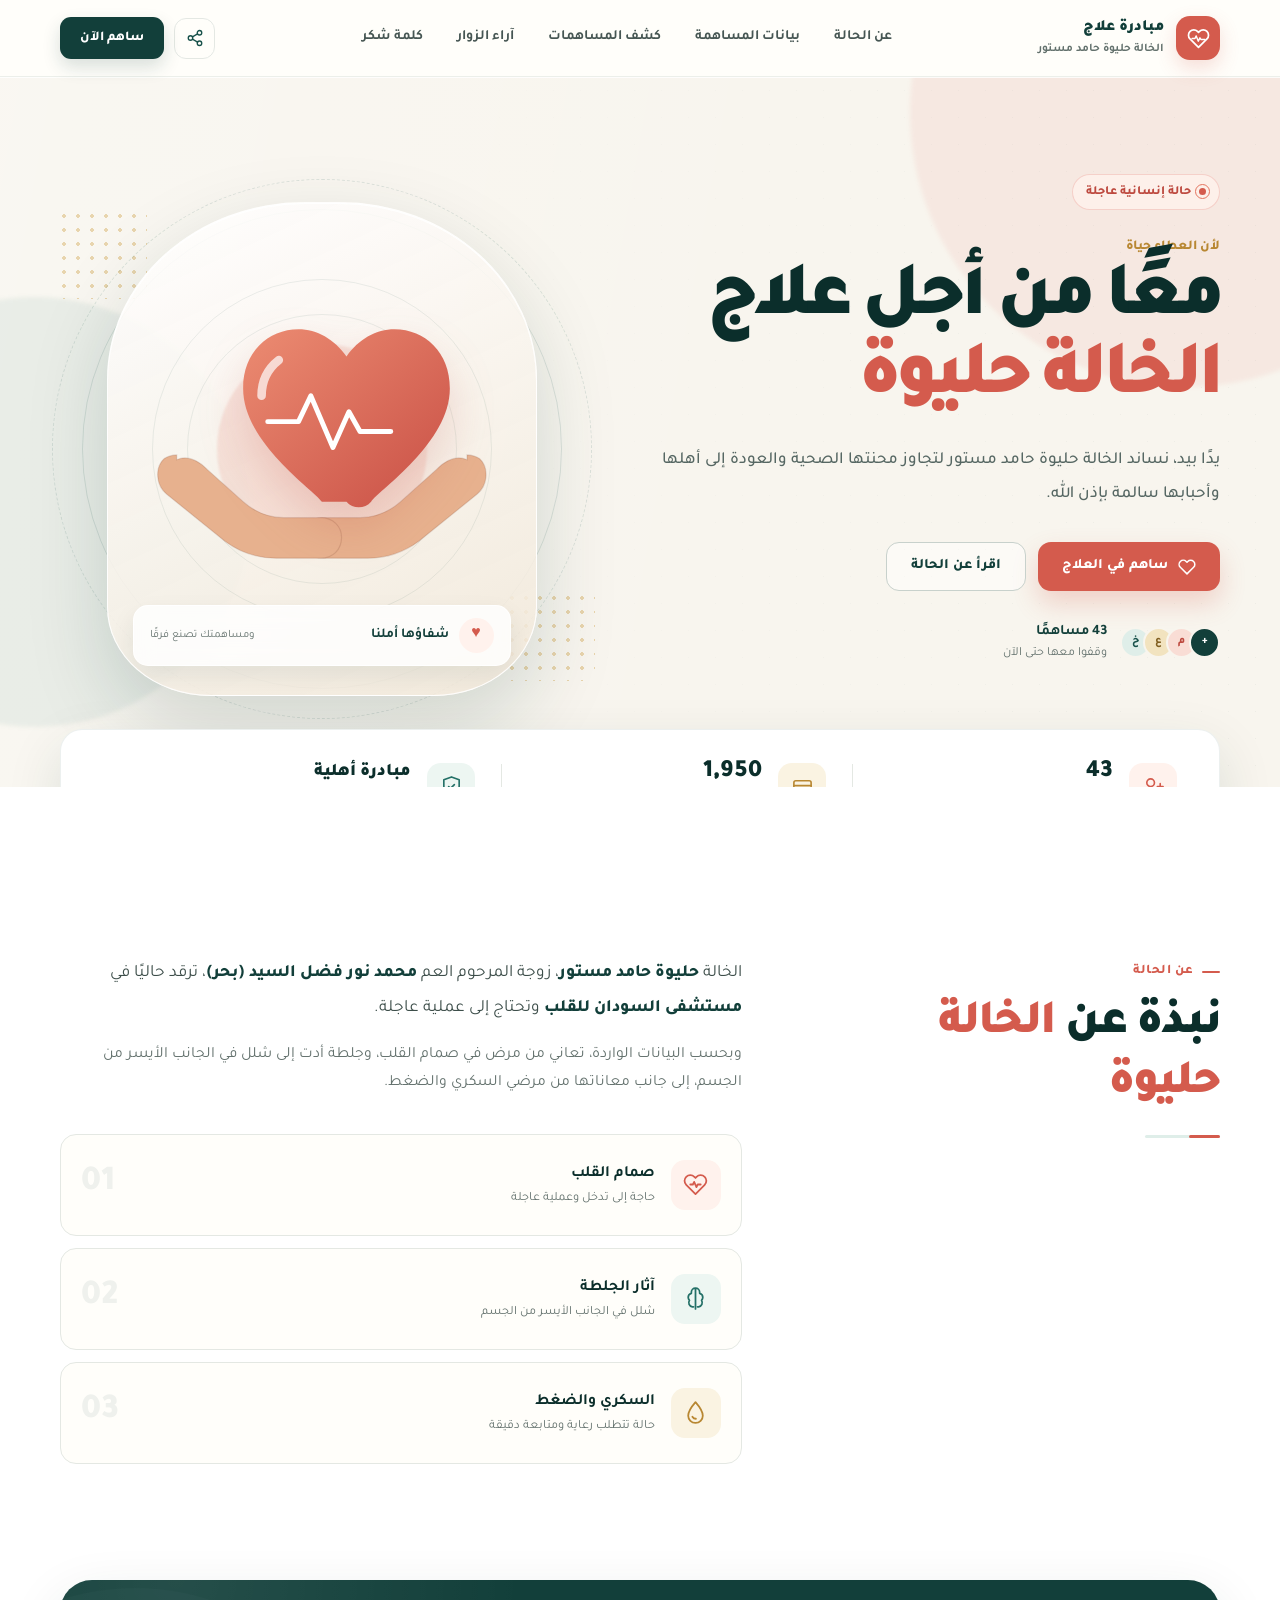
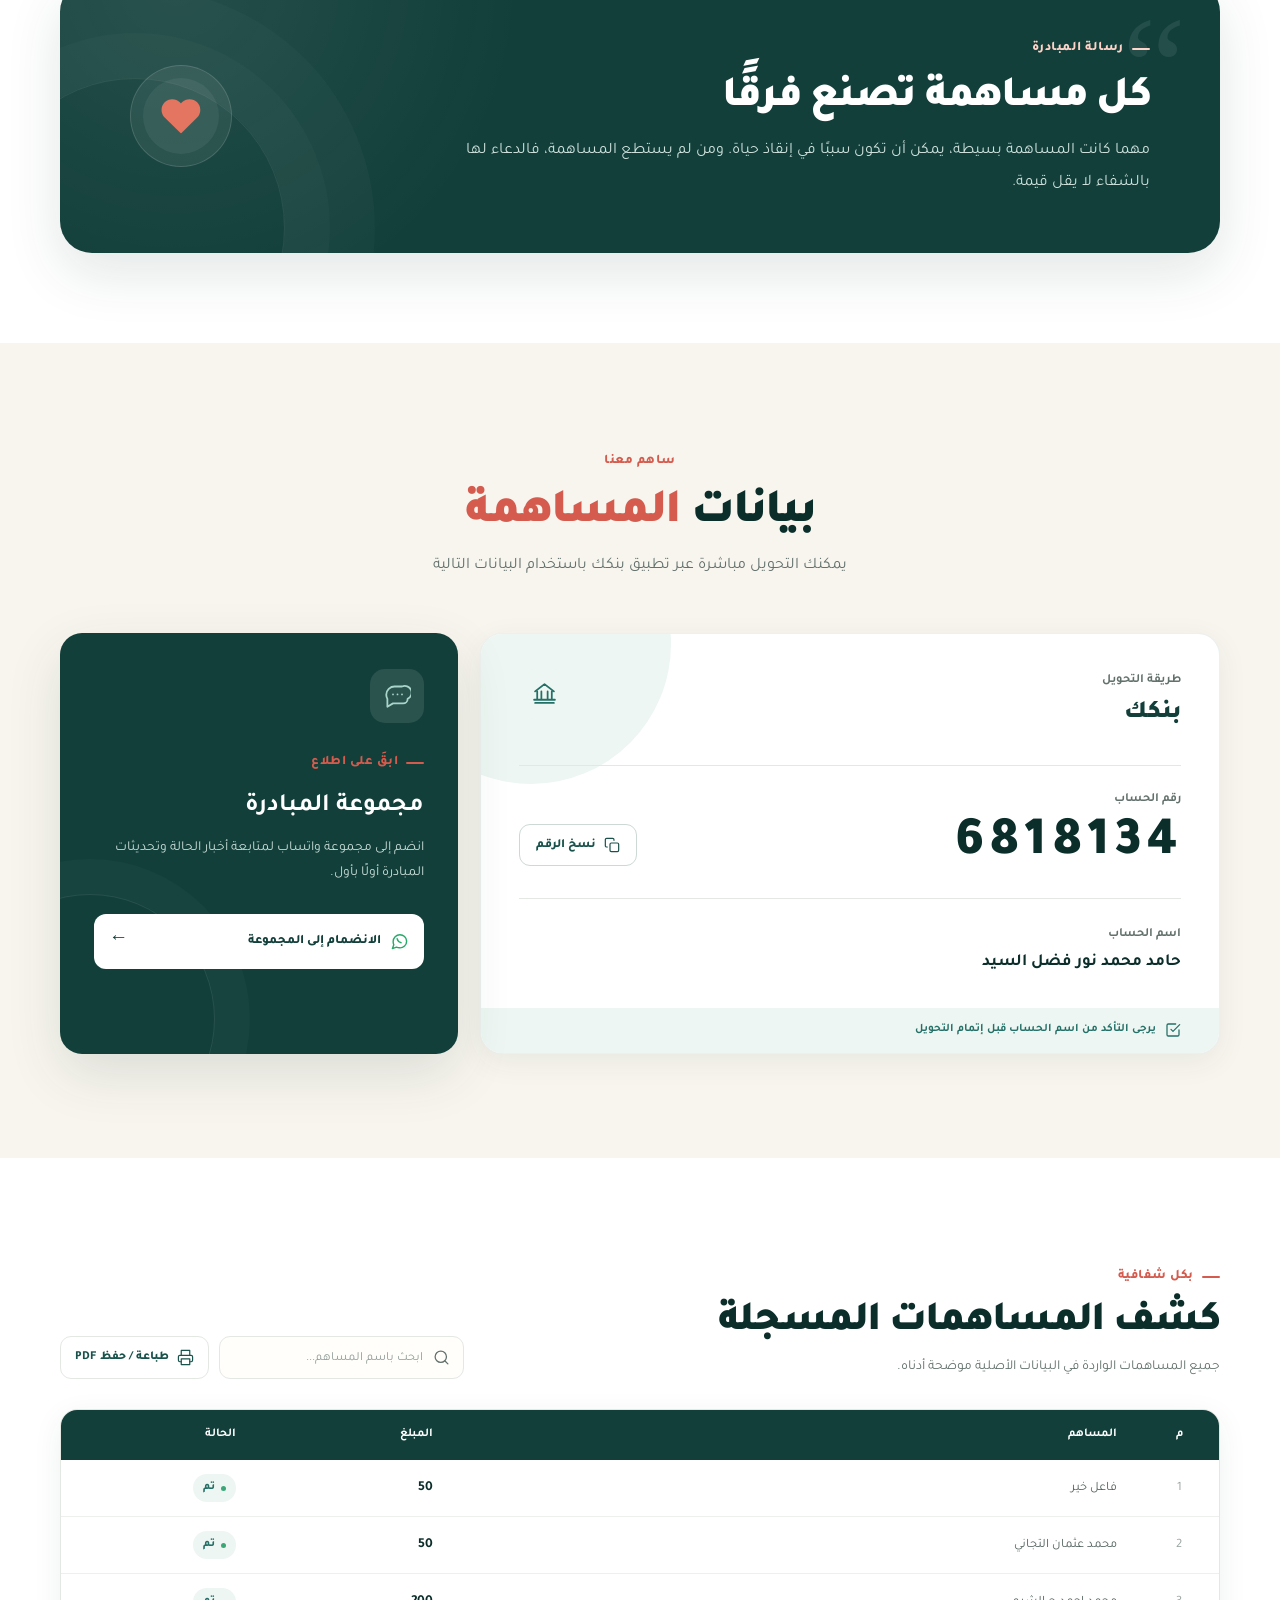
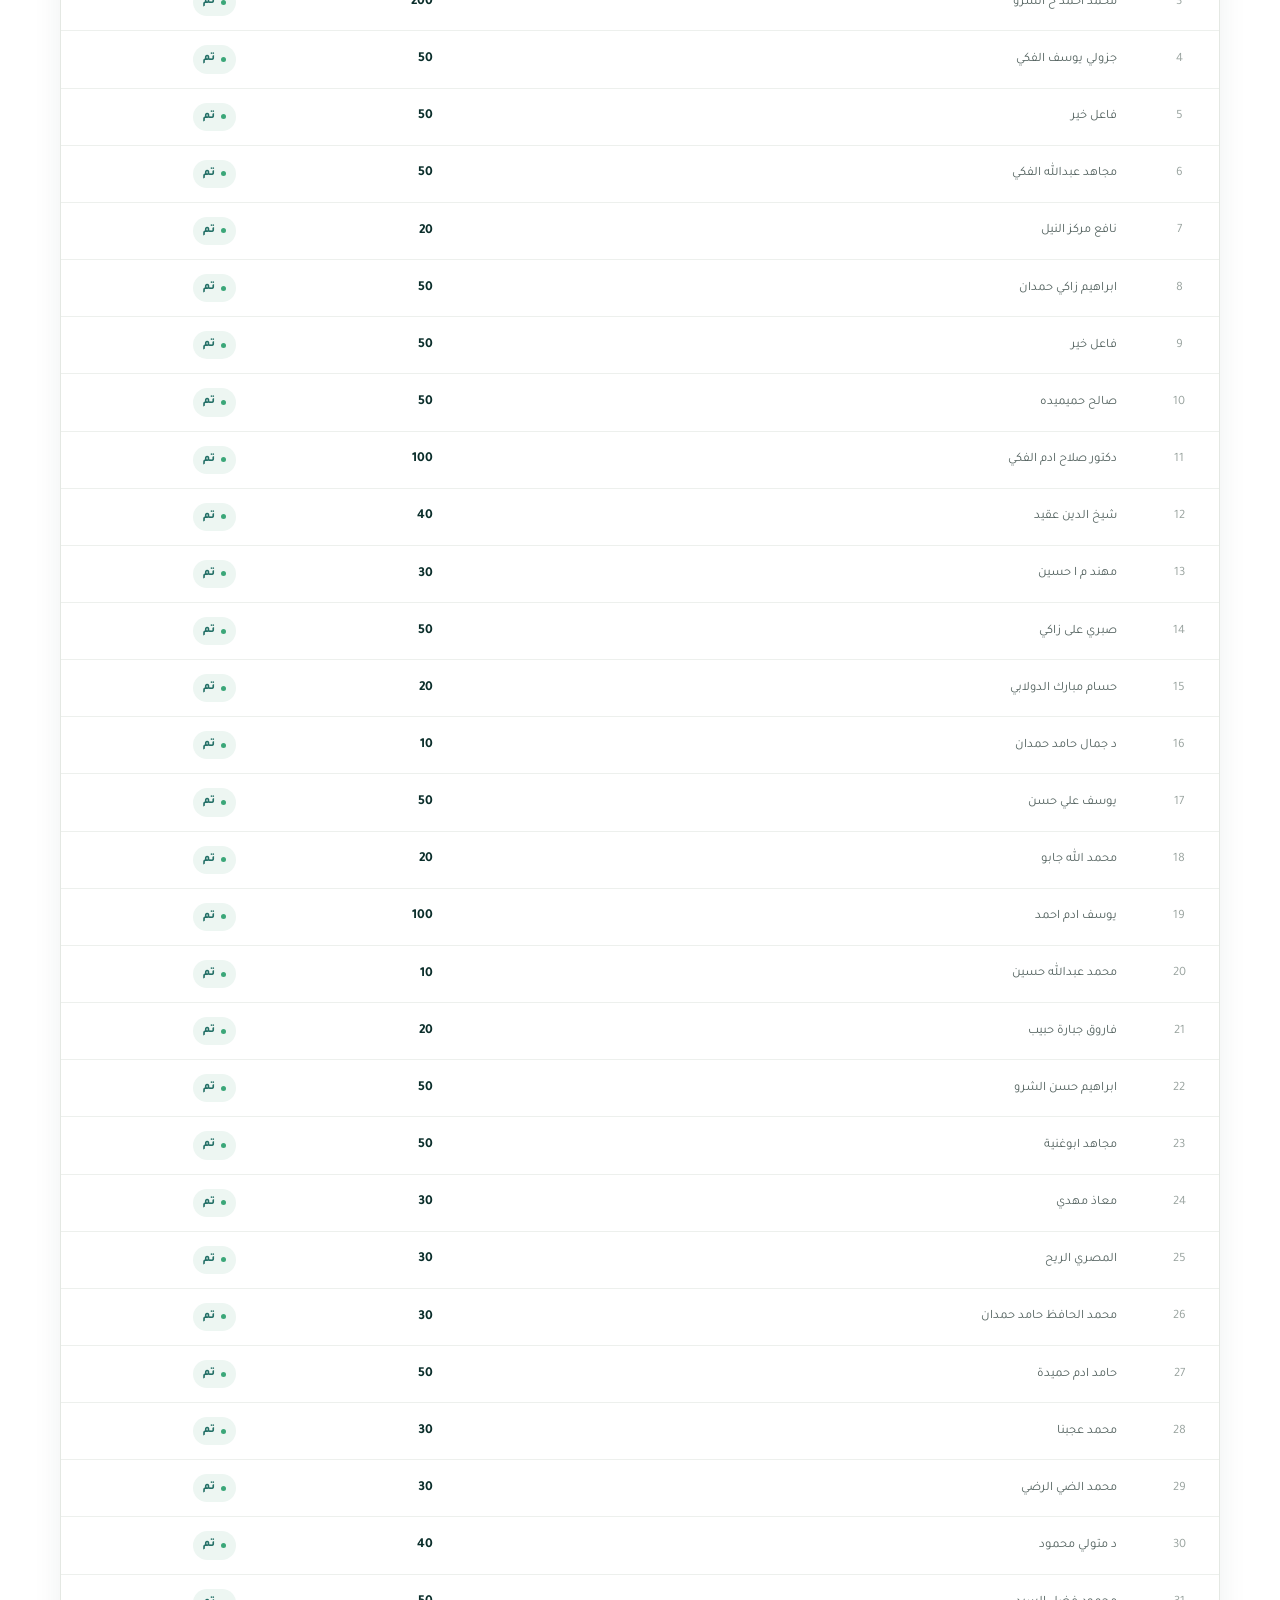
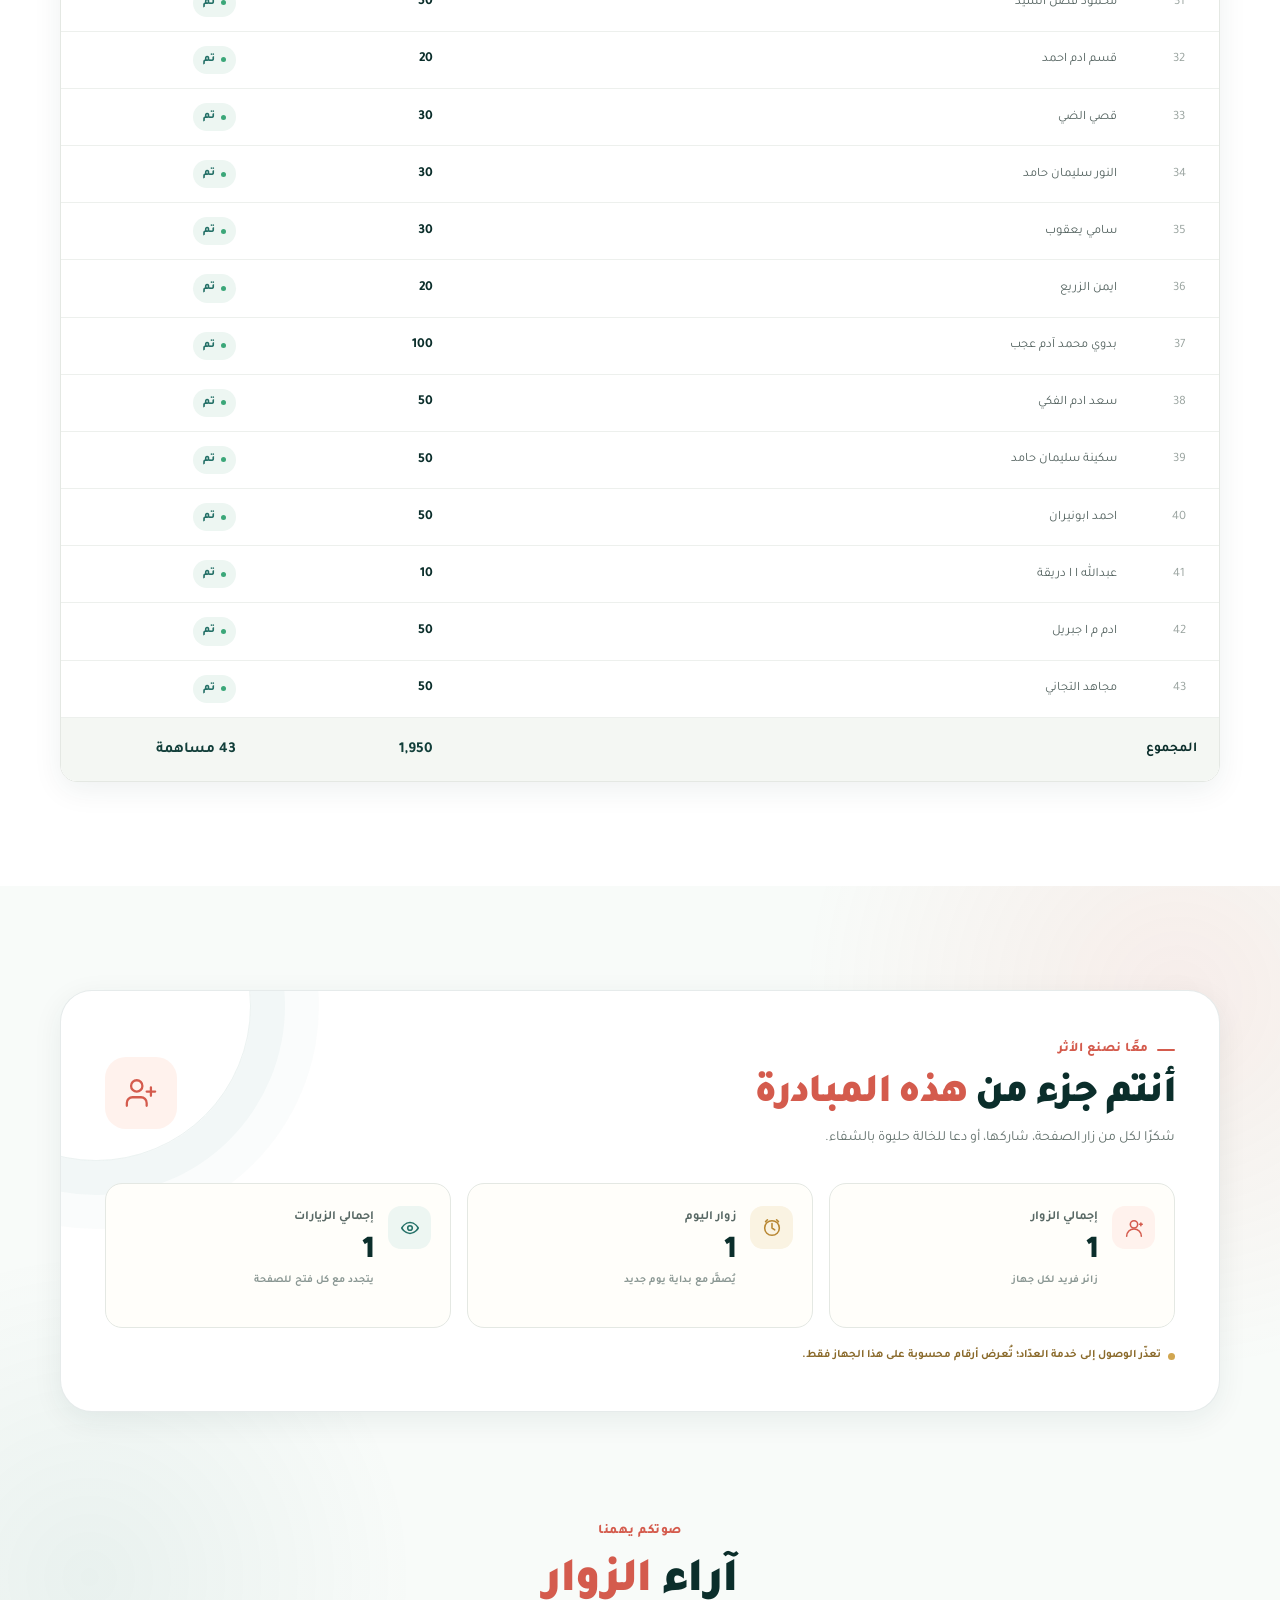
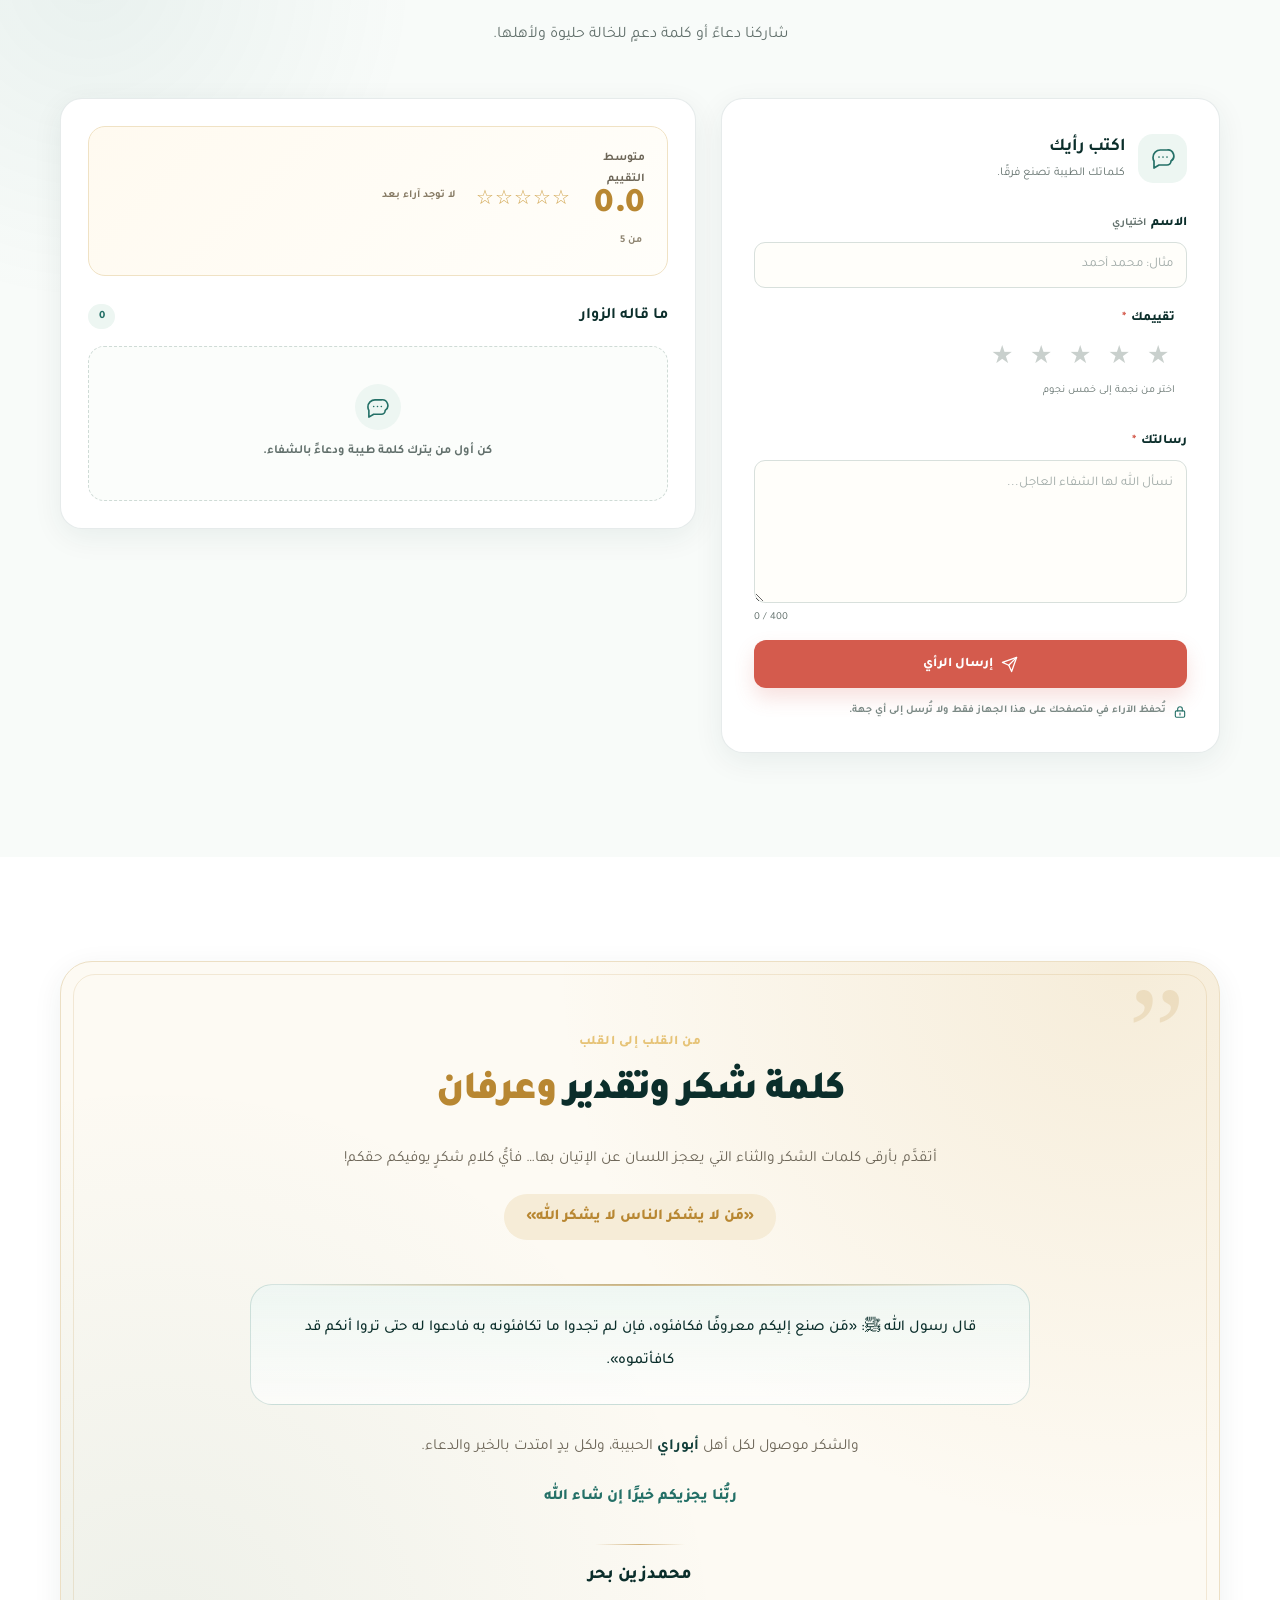
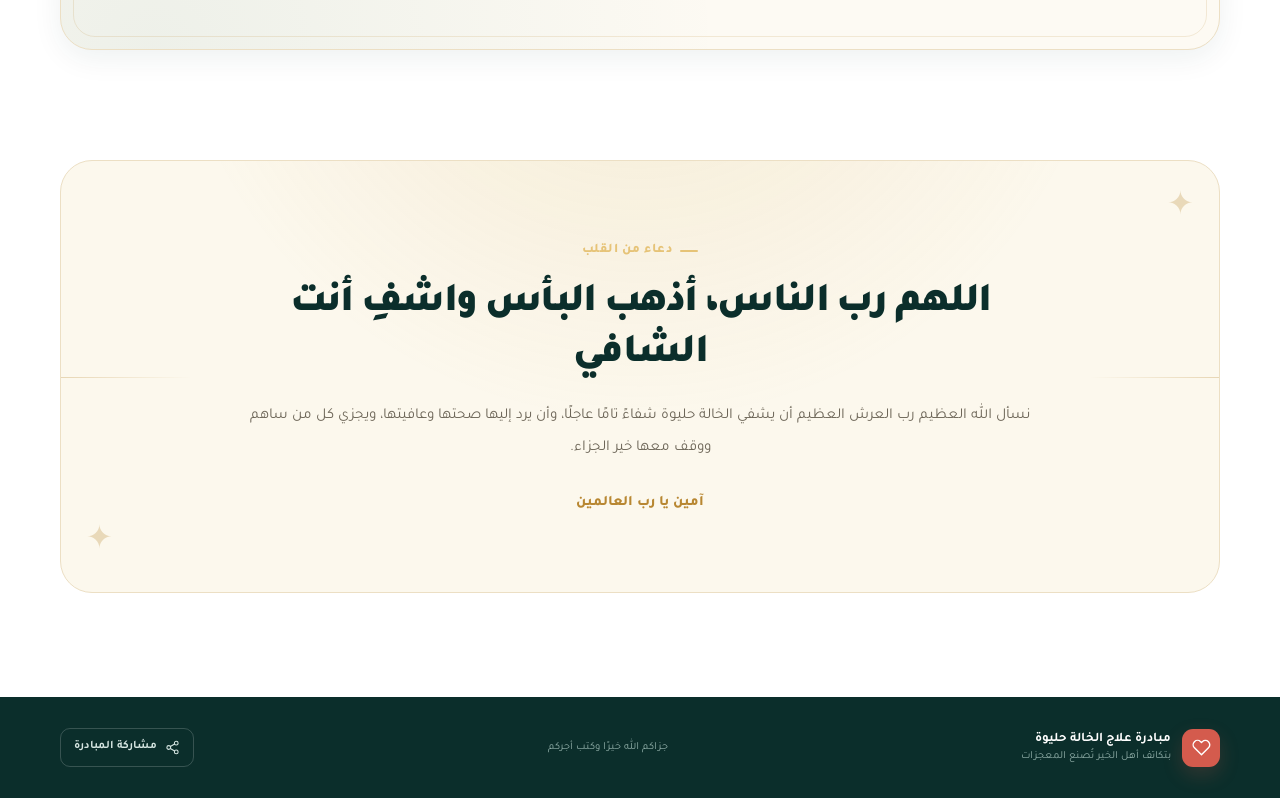
==== commit 1d75dac5: "Add contribution 43 for Mujahid Al-Tijani" ====
--- a/index.html
+++ b/index.html
@@ -83,7 +83,7 @@
             <div class="support-faces" aria-hidden="true">
               <span>خ</span><span>ع</span><span>م</span><span>+</span>
             </div>
-            <p><strong>42 مساهمًا</strong><br>وقفوا معها حتى الآن</p>
+            <p><strong>43 مساهمًا</strong><br>وقفوا معها حتى الآن</p>
           </div>
         </div>
 
@@ -121,14 +121,14 @@
           <span class="stat-icon stat-icon-coral" aria-hidden="true">
             <svg viewBox="0 0 24 24"><path d="M16 21v-2a4 4 0 0 0-4-4H6a4 4 0 0 0-4 4v2"/><circle cx="9" cy="7" r="4"/><path d="M19 8v6M22 11h-6"/></svg>
           </span>
-          <div><strong>42</strong><small>مساهمة مؤكدة</small></div>
+          <div><strong>43</strong><small>مساهمة مؤكدة</small></div>
         </article>
         <div class="stat-separator" aria-hidden="true"></div>
         <article class="quick-stat">
           <span class="stat-icon stat-icon-gold" aria-hidden="true">
             <svg viewBox="0 0 24 24"><rect x="3" y="5" width="18" height="14" rx="2"/><path d="M3 10h18M16 15h2"/></svg>
           </span>
-          <div><strong>1,900</strong><small>إجمالي المساهمات المسجلة</small></div>
+          <div><strong>1,950</strong><small>إجمالي المساهمات المسجلة</small></div>
         </article>
         <div class="stat-separator" aria-hidden="true"></div>
         <article class="quick-stat quick-stat-text">
@@ -324,9 +324,10 @@
               <tr><td data-label="م">40</td><td data-label="المساهم">احمد ابونيران</td><td data-label="المبلغ"><b>50</b></td><td data-label="الحالة"><span class="status-badge">تم</span></td></tr>
               <tr><td data-label="م">41</td><td data-label="المساهم">عبدالله ا ا دريقة</td><td data-label="المبلغ"><b>10</b></td><td data-label="الحالة"><span class="status-badge">تم</span></td></tr>
               <tr><td data-label="م">42</td><td data-label="المساهم">ادم م ا جبريل</td><td data-label="المبلغ"><b>50</b></td><td data-label="الحالة"><span class="status-badge">تم</span></td></tr>
+              <tr><td data-label="م">43</td><td data-label="المساهم">مجاهد التجاني</td><td data-label="المبلغ"><b>50</b></td><td data-label="الحالة"><span class="status-badge">تم</span></td></tr>
             </tbody>
             <tfoot>
-              <tr><th colspan="2" scope="row">المجموع</th><td><strong>1,900</strong></td><td><strong>42 مساهمة</strong></td></tr>
+              <tr><th colspan="2" scope="row">المجموع</th><td><strong>1,950</strong></td><td><strong>43 مساهمة</strong></td></tr>
             </tfoot>
           </table>
           <p class="no-results" id="noResults" hidden>لم يتم العثور على مساهم بهذا الاسم.</p>
